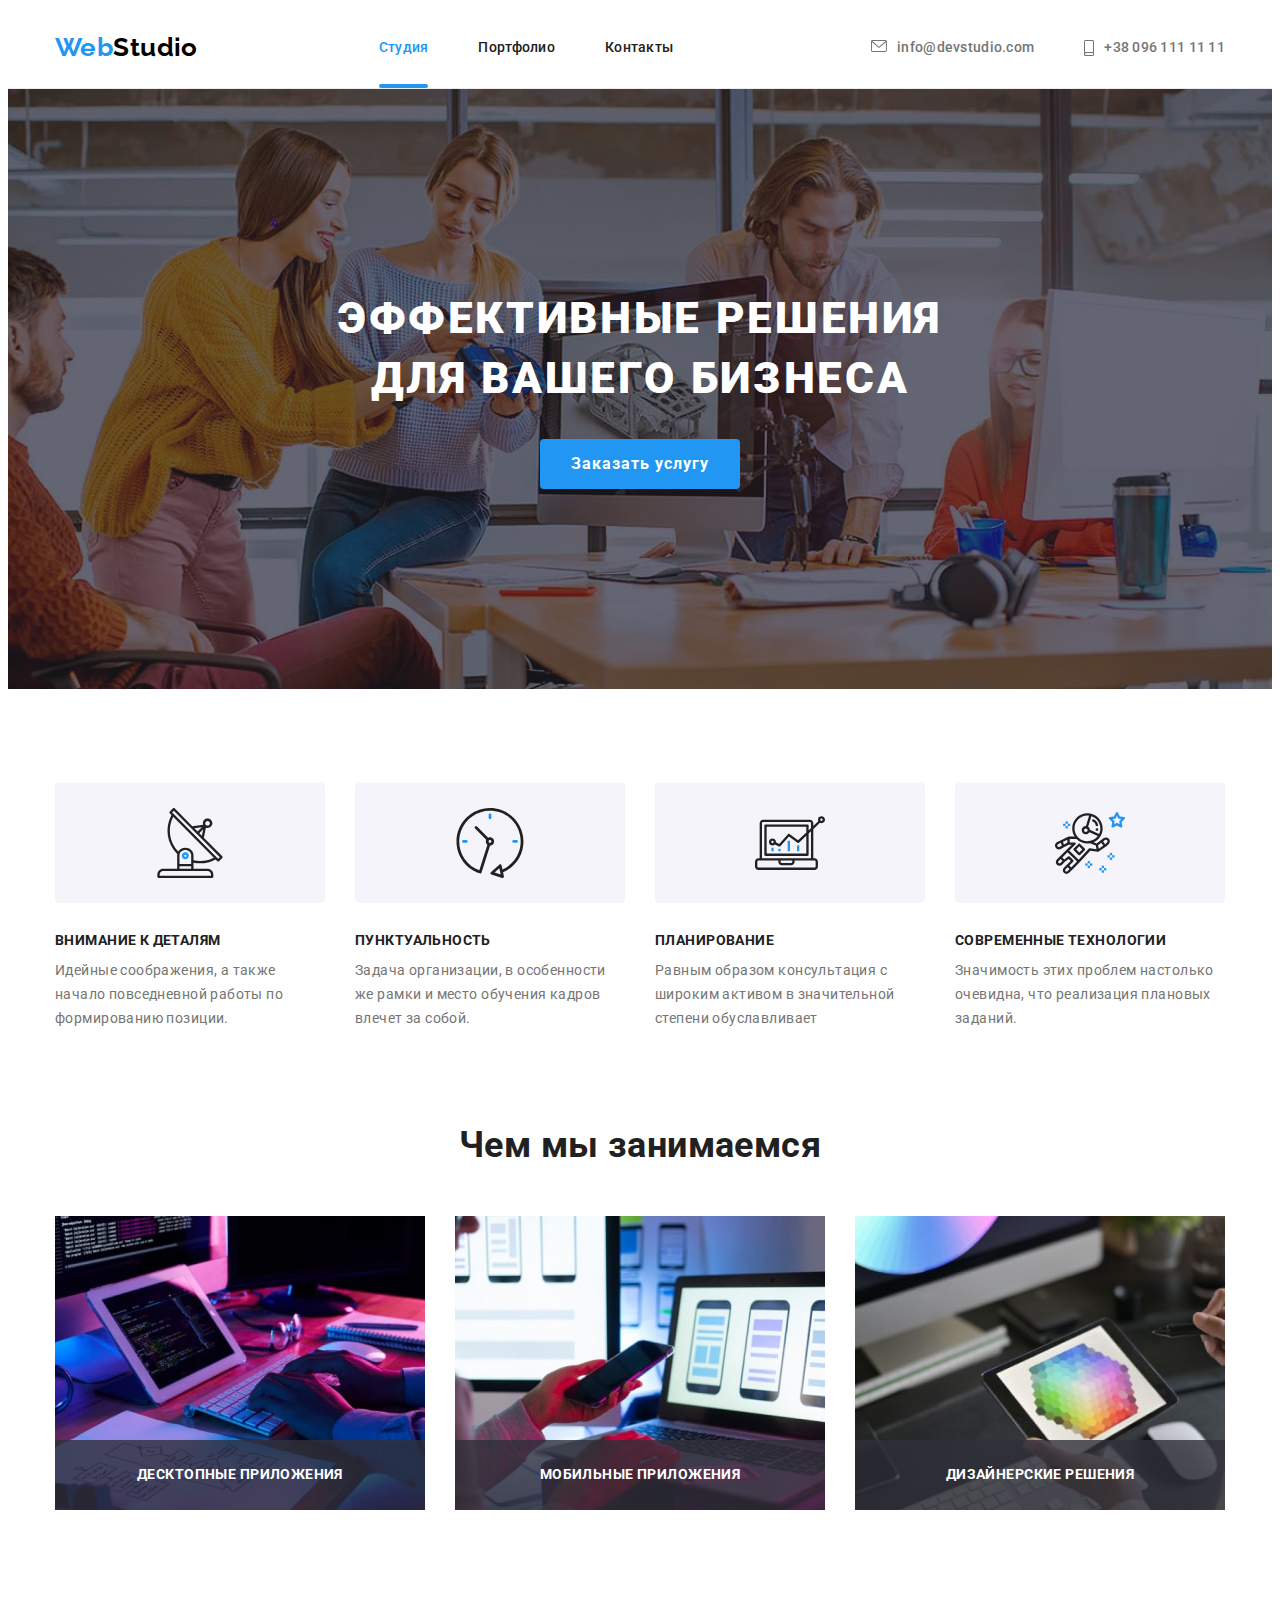
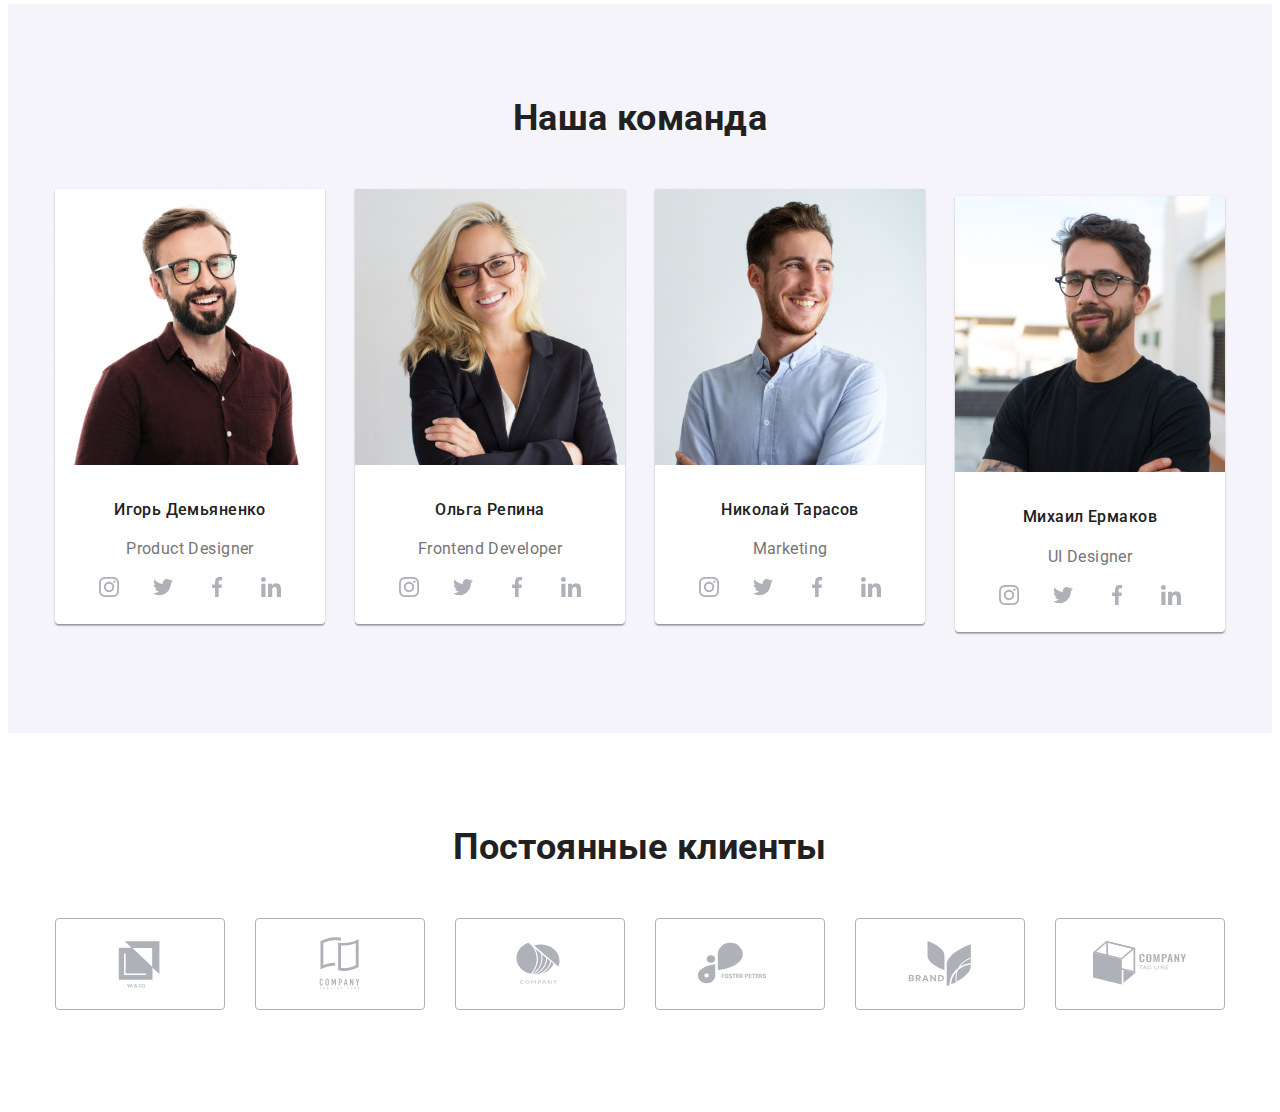
==== index.html @ 76256070 "Applied mobile-first aproach" ====
<!DOCTYPE html>
<html lang="ru">
  <head>
    <meta charset="UTF-8" />
    <meta http-equiv="X-UA-Compatible" content="IE=edge" />
    <meta name="viewport" content="width=device-width, initial-scale=1.0" />
    <title>Document</title>
    <link rel="preconnect" href="https://fonts.googleapis.com" />
    <link rel="preconnect" href="https://fonts.gstatic.com" crossorigin />
    <link
      href="https://fonts.googleapis.com/css2?family=Raleway:wght@700&family=Roboto:wght@400;500;700;900&display=swap"
      rel="stylesheet"
    />
    <link
      rel="stylesheet"
      href="https://cdnjs.cloudflare.com/ajax/libs/modern-normalize/1.1.0/modern-normalize.min.css"
      integrity="sha512-wpPYUAdjBVSE4KJnH1VR1HeZfpl1ub8YT/NKx4PuQ5NmX2tKuGu6U/JRp5y+Y8XG2tV+wKQpNHVUX03MfMFn9Q=="
      crossorigin="anonymous"
      referrerpolicy="no-referrer"
    />
    <link rel="stylesheet" href="./css/main.min.css" />
  </head>

  <body>
    <header class="page-header">
      <div class="container space-between">
        <nav class="nav">
          <a class="logo logo--indents link" href="./">
            Web<span class="logo--color">Studio</span>
          </a>
          <ul class="nav__list list">
            <li class="nav__item">
              <a class="nav__link link nav__link--current" href="./index.html"
                >Студия</a
              >
            </li>
            <li class="nav__item">
              <a class="nav__link link" href="./portfolio.html">Портфолио</a>
            </li>
            <li class="nav__item">
              <a class="nav__link link" href="/Контакты">Контакты</a>
            </li>
          </ul>
        </nav>
        <div class="contact-info">
          <a
            class="contact-info__link link"
            href="mailto:info@devstudio.com"
            target="_blank"
            rel="no-referrer noopener"
          >
            <svg class="contact-info__item" width="16" height="12">
              <use href="./images/icons/sprite.svg#icon-envelope"></use>
            </svg>
            info@devstudio.com
          </a>
          <a
            class="contact-info__link link"
            href="tel:+380961111111"
            target="_blank"
            rel="no-referrer noopener"
          >
            <svg class="contact-info__item" width="10" height="16">
              <use href="./images/icons/sprite.svg#icon-smartphone"></use>
            </svg>
            +38 096 111 11 11
          </a>
        </div>
        <button
          class="nav__mobile-menu--btn"
          aria-expanded="false"
          aria-controls="mobile-menu"
          data-menu-open
        >
          <svg class="mobile-menu__icon" width="40" height="40">
            <use href="./images/icons/sprite.svg#icon-mob-menu"></use>
          </svg>
        </button>
        <div class="mobile-menu is-hidden" id="mobile-menu" data-menu>
          <div class="mobile-menu__container">
            <button
              type="button"
              class="mobile-menu__btn-close"
              data-menu-close
            >
              <svg width="40" height="40">
                <use href="./images/icons/sprite.svg#icon-close-btn"></use>
              </svg>
            </button>
            <div class="mobile-menu__content-wraper">
              <ul class="mobile-menu__list list">
                <li class="mobile-menu__item">
                  <a
                    class="mobile-menu__main-link link current-page"
                    href="./index.html"
                    >Студия</a
                  >
                </li>
                <li class="mobile-menu__item">
                  <a class="mobile-menu__main-link link" href="./portfolio.html"
                    >Портфолио</a
                  >
                </li>
                <li class="mobile-menu__item">
                  <a class="mobile-menu__main-link link" href="">Контакты</a>
                </li>
              </ul>
              <div class="mobile-menu__bottom-container">
                <p class="mobile-menu__contact mobile-menu__contact--tel">
                  <a
                    class="link"
                    href="tel:+380961111111"
                    target="_blank"
                    rel="no-referrer noopener"
                  >
                    +38 096 111 11 11
                  </a>
                </p>
                <p class="mobile-menu__contact mobile-menu__contact--mail">
                  <a
                    class="link"
                    href="mailto:info@devstudio.com"
                    target="_blank"
                    rel="no-referrer noopener"
                  >
                    info@devstudio.com
                  </a>
                </p>
                <ul class="mobile-menu__socials list">
                  <li class="mobile-menu__socials-item">
                    <a class="mobile-menu__social-link link" href=""
                      >Instagram</a
                    >
                  </li>
                  <li class="mobile-menu__socials-item">
                    <a class="mobile-menu__social-link link" href="">Twitter</a>
                  </li>
                  <li class="mobile-menu__socials-item">
                    <a class="mobile-menu__social-link link" href=""
                      >Facebook</a
                    >
                  </li>
                  <li class="mobile-menu__socials-item">
                    <a class="mobile-menu__social-link link" href=""
                      >LinkedIn</a
                    >
                  </li>
                </ul>
              </div>
            </div>
          </div>
        </div>
      </div>
    </header>
    <main>
      <section class="hero hero__overlay">
        <div class="container">
          <h1 class="hero__title">Эффективные решения для вашего бизнеса</h1>
          <button
            type="button"
            class="button button__wide--blue"
            data-modal-open
          >
            Заказать услугу
          </button>
        </div>
      </section>
      <section class="section">
        <div class="container">
          <h2 class="visually-hidden">Приоритеты</h2>
          <ul class="features__list list">
            <li class="features__item icon-antenna">
              <h3 class="features__item-title">Внимание к деталям</h3>
              <p class="features__item-text">
                Идейные соображения, а также начало повседневной работы по
                формированию позиции.
              </p>
            </li>
            <li class="features__item icon-clock">
              <h3 class="features__item-title">Пунктуальность</h3>
              <p class="features__item-text">
                Задача организации, в особенности же рамки и место обучения
                кадров влечет за собой.
              </p>
            </li>
            <li class="features__item icon-diagram">
              <h3 class="features__item-title">Планирование</h3>
              <p class="features__item-text">
                Равным образом консультация с широким активом в значительной
                степени обуславливает
              </p>
            </li>
            <li class="features__item icon-astronaut">
              <h3 class="features__item-title">Современные технологии</h3>
              <p class="features__item-text">
                Значимость этих проблем настолько очевидна, что реализация
                плановых заданий.
              </p>
            </li>
          </ul>
        </div>
      </section>
      <section class="section about__top-indent">
        <div class="container">
          <h2 class="section__title">Чем мы занимаемся</h2>
          <ul class="about__list list">
            <li class="about__item">
              <div class="about__wraper">
                <img
                  src="./images/duties-1-min.jpg"
                  alt="Our duties"
                  width="370"
                  height="294"
                />
                <h3 class="about__overlay-title">Десктопные приложения</h3>
              </div>
            </li>
            <li class="about__item">
              <div class="about__wraper">
                <img
                  src="./images/duties-2-min.jpg"
                  alt="Our duties"
                  width="370"
                  height="294"
                />
                <h3 class="about__overlay-title">Мобильные приложения</h3>
              </div>
            </li>
            <li class="about__item">
              <div class="about__wraper">
                <img
                  src="./images/duties-3-min.jpg"
                  alt="Our duties"
                  width="370"
                  height="294"
                />
                <h3 class="about__overlay-title">Дизайнерские решения</h3>
              </div>
            </li>
          </ul>
        </div>
      </section>
      <section class="section team">
        <div class="container">
          <h2 class="section__title">Наша команда</h2>
          <ul class="team__list list">
            <li class="team__item">
              <img
                alt="Игорь Демьяненко"
                src="./images/team-member-1-450@1x.jpg"
                srcset="
                  ./images/team-member-1-450@1x.jpg 1x,
                  ./images/team-member-1-900@2x.jpg 2x
                "
              />
              <div class="team__item-description">
                <h3>Игорь Демьяненко</h3>
                <p lang="en" class=".team__pos-descr">Product Designer</p>
                <ul class="team__socials list">
                  <li class="socials__item">
                    <a
                      class="socials__link link team__socials-icon--fill"
                      href="#"
                      target="_blank"
                      rel="noreferrer noopener"
                    >
                      <svg class="socials__link-icon" width="20" height="20">
                        <use
                          href="./images/icons/sprite.svg#icon-instagram"
                        ></use>
                      </svg>
                    </a>
                  </li>
                  <li class="socials__item">
                    <a
                      class="socials__link link team__socials-icon--fill"
                      href="#"
                      target="_blank"
                      rel="noreferrer noopener"
                    >
                      <svg class="socials__link-icon" width="20" height="20">
                        <use
                          href="./images/icons/sprite.svg#icon-twitter"
                        ></use>
                      </svg>
                    </a>
                  </li>
                  <li class="socials__item">
                    <a
                      class="socials__link link team__socials-icon--fill"
                      href="#"
                      target="_blank"
                      rel="noreferrer noopener"
                    >
                      <svg class="socials__link-icon" width="20" height="20">
                        <use
                          href="./images/icons/sprite.svg#icon-facebook"
                        ></use>
                      </svg>
                    </a>
                  </li>
                  <li class="socials__item">
                    <a
                      class="socials__link link team__socials-icon--fill"
                      href="#"
                      target="_blank"
                      rel="noreferrer noopener"
                    >
                      <svg class="socials__link-icon" width="20" height="20">
                        <use
                          href="./images/icons/sprite.svg#icon-linkedin"
                        ></use>
                      </svg>
                    </a>
                  </li>
                </ul>
              </div>
            </li>
            <li class="team__item">
              <img
                alt="Ольга Репина"
                src="./images/team-member-2-450@1x.jpg"
                srcset="
                  ./images/team-member-2-450@1x.jpg 1x,
                  ./images/team-member-2-900@2x.jpg 2x
                "
              />
              <div class="team__item-description">
                <h3>Ольга Репина</h3>
                <p lang="en" class="team__text-description">
                  Frontend Developer
                </p>
                <ul class="team__socials list">
                  <li class="socials__item">
                    <a
                      class="socials__link link team__socials-icon--fill"
                      href="#"
                      target="_blank"
                      rel="noreferrer noopener"
                    >
                      <svg class="socials__link-icon" width="20" height="20">
                        <use
                          href="./images/icons/sprite.svg#icon-instagram"
                        ></use>
                      </svg>
                    </a>
                  </li>
                  <li class="socials__item">
                    <a
                      class="socials__link link team__socials-icon--fill"
                      href="#"
                      target="_blank"
                      rel="noreferrer noopener"
                    >
                      <svg class="socials__link-icon" width="20" height="20">
                        <use
                          href="./images/icons/sprite.svg#icon-twitter"
                        ></use>
                      </svg>
                    </a>
                  </li>
                  <li class="socials__item">
                    <a
                      class="socials__link link team__socials-icon--fill"
                      href="#"
                      target="_blank"
                      rel="noreferrer noopener"
                    >
                      <svg class="socials__link-icon" width="20" height="20">
                        <use
                          href="./images/icons/sprite.svg#icon-facebook"
                        ></use>
                      </svg>
                    </a>
                  </li>
                  <li class="socials__item">
                    <a
                      class="socials__link link team__socials-icon--fill"
                      href="#"
                      target="_blank"
                      rel="noreferrer noopener"
                    >
                      <svg class="socials__link-icon" width="20" height="20">
                        <use
                          href="./images/icons/sprite.svg#icon-linkedin"
                        ></use>
                      </svg>
                    </a>
                  </li>
                </ul>
              </div>
            </li>
            <li class="team__item">
              <img
                alt="Николай Тарасов"
                src="./images/team-member-3-450@1x.jpg"
                srcset="
                  ./images/team-member-3-450@1x.jpg 1x,
                  ./images/team-member-3-900@2x.jpg 2x
                "
              />
              <div class="team__item-description">
                <h3>Николай Тарасов</h3>
                <p lang="en" class="team__text-description">Marketing</p>
                <ul class="team__socials list">
                  <li class="socials__item">
                    <a
                      class="socials__link link team__socials-icon--fill"
                      href="#"
                      target="_blank"
                      rel="noreferrer noopener"
                    >
                      <svg class="socials__link-icon" width="20" height="20">
                        <use
                          href="./images/icons/sprite.svg#icon-instagram"
                        ></use>
                      </svg>
                    </a>
                  </li>
                  <li class="socials__item">
                    <a
                      class="socials__link link team__socials-icon--fill"
                      href="#"
                      target="_blank"
                      rel="noreferrer noopener"
                    >
                      <svg class="socials__link-icon" width="20" height="20">
                        <use
                          href="./images/icons/sprite.svg#icon-twitter"
                        ></use>
                      </svg>
                    </a>
                  </li>
                  <li class="socials__item">
                    <a
                      class="socials__link link team__socials-icon--fill"
                      href="#"
                      target="_blank"
                      rel="noreferrer noopener"
                    >
                      <svg class="socials__link-icon" width="20" height="20">
                        <use
                          href="./images/icons/sprite.svg#icon-facebook"
                        ></use>
                      </svg>
                    </a>
                  </li>
                  <li class="socials__item">
                    <a
                      class="socials__link link team__socials-icon--fill"
                      href="#"
                      target="_blank"
                      rel="noreferrer noopener"
                    >
                      <svg class="socials__link-icon" width="20" height="20">
                        <use
                          href="./images/icons/sprite.svg#icon-linkedin"
                        ></use>
                      </svg>
                    </a>
                  </li>
                </ul>
              </div>
            </li>
            <li class="team__item">
              <img
                alt="Михаил Ермаков"
                src="./images/team-member-4-450@1x.jpg"
                srcset="
                  ./images/team-member-4-450@1x.jpg 1x,
                  ./images/team-member-4-900@2x.jpg 2x
                "
              />
              <div class="team__item-description">
                <h3>Михаил Ермаков</h3>
                <p lang="en" class="team__text-description">UI Designer</p>
                <ul class="team__socials list">
                  <li class="socials__item">
                    <a
                      class="socials__link link team__socials-icon--fill"
                      href="#"
                      target="_blank"
                      rel="noreferrer noopener"
                    >
                      <svg class="socials__link-icon" width="20" height="20">
                        <use
                          href="./images/icons/sprite.svg#icon-instagram"
                        ></use>
                      </svg>
                    </a>
                  </li>
                  <li class="socials__item">
                    <a
                      class="socials__link link team__socials-icon--fill"
                      href="#"
                      target="_blank"
                      rel="noreferrer noopener"
                    >
                      <svg class="socials__link-icon" width="20" height="20">
                        <use
                          href="./images/icons/sprite.svg#icon-twitter"
                        ></use>
                      </svg>
                    </a>
                  </li>
                  <li class="socials__item">
                    <a
                      class="socials__link link team__socials-icon--fill"
                      href="#"
                      target="_blank"
                      rel="noreferrer noopener"
                    >
                      <svg class="socials__link-icon" width="20" height="20">
                        <use
                          href="./images/icons/sprite.svg#icon-facebook"
                        ></use>
                      </svg>
                    </a>
                  </li>
                  <li class="socials__item">
                    <a
                      class="socials__link link team__socials-icon--fill"
                      href="#"
                      target="_blank"
                      rel="noreferrer noopener"
                    >
                      <svg class="socials__link-icon" width="20" height="20">
                        <use
                          href="./images/icons/sprite.svg#icon-linkedin"
                        ></use>
                      </svg>
                    </a>
                  </li>
                </ul>
              </div>
            </li>
          </ul>
        </div>
      </section>
      <section class="section">
        <div class="container">
          <h2 class="section__title">Постоянные клиенты</h2>
          <ul class="clients__list list">
            <li class="clients__item">
              <a
                class="client__link link"
                href="#"
                target="_blank"
                rel="norefferer noopener"
              >
                <svg class="client__icon">
                  <use href="./images/icons/sprite.svg#icon-company-1"></use>
                </svg>
              </a>
            </li>
            <li class="clients__item">
              <a
                class="client__link link"
                href="#"
                target="_blank"
                rel="norefferer noopener"
              >
                <svg class="client__icon">
                  <use href="./images/icons/sprite.svg#icon-company-2"></use>
                </svg>
              </a>
            </li>
            <li class="clients__item">
              <a
                class="client__link link"
                href="#"
                target="_blank"
                rel="norefferer noopener"
              >
                <svg class="client__icon">
                  <use href="./images/icons/sprite.svg#icon-company-3"></use>
                </svg>
              </a>
            </li>
            <li class="clients__item">
              <a
                class="client__link link"
                href="#"
                target="_blank"
                rel="norefferer noopener"
              >
                <svg class="client__icon">
                  <use href="./images/icons/sprite.svg#icon-company-4"></use>
                </svg>
              </a>
            </li>
            <li class="clients__item">
              <a
                class="client__link link"
                href="#"
                target="_blank"
                rel="norefferer noopener"
              >
                <svg class="client__icon">
                  <use href="./images/icons/sprite.svg#icon-company-5"></use>
                </svg>
              </a>
            </li>
            <li class="clients__item">
              <a
                class="client__link link"
                href="#"
                target="_blank"
                rel="norefferer noopener"
              >
                <svg class="client__icon" width="94" height="44">
                  <use href="./images/icons/sprite.svg#icon-company-6"></use>
                </svg>
              </a>
            </li>
          </ul>
        </div>
      </section>
    </main>

    <!-- <footer class="footer">
      <div class="container space-between">
        <address class="address address__text footer__address">
          <a href="./" class="logo link">
            Web<span class="logo__footer">Studio</span>
          </a>
          <ul class="address__list list">
            <li class="address__item-wrap">г. Киев, пр-т Леси Украинки, 26</li>
            <li class="address__item-wrap">
              <a
                class="address__mail-tel link"
                href="mailto:info@example.com"
                target="_blank"
                >info@example.com</a
              >
            </li>
            <li class="address__item-wrap">
              <a class="address__mail-tel link" href="tel:+380991111111"
                >+38 099 111 11 11</a
              >
            </li>
          </ul>
        </address>
        <div class="footer__social">
          <b class="footer__block-title">присоединяйтесь</b>
          <ul class="footer-social-list list">
            <li class="socials__item link">
              <a
                class="socials__link footer__socials-icon--bg"
                href="#"
                target="_blank"
                rel="norefferer noopener"
              >
                <svg
                  class="socials__link-icon footer__socials-icon--fill"
                  width="20"
                  height="20"
                >
                  <use href="./images/icons/sprite.svg#icon-instagram"></use>
                </svg>
              </a>
            </li>
            <li class="socials__item link">
              <a
                class="socials__link footer__socials-icon--bg"
                href="#"
                target="_blank"
                rel="norefferer noopener"
              >
                <svg
                  class="socials__link-icon footer__socials-icon--fill"
                  width="20"
                  height="20"
                >
                  <use href="./images/icons/sprite.svg#icon-twitter"></use>
                </svg>
              </a>
            </li>
            <li class="socials__item link">
              <a
                class="socials__link footer__socials-icon--bg"
                href="#"
                target="_blank"
                rel="norefferer noopener"
              >
                <svg
                  class="socials__link-icon footer__socials-icon--fill"
                  width="20"
                  height="20"
                >
                  <use href="./images/icons/sprite.svg#icon-facebook"></use>
                </svg>
              </a>
            </li>
            <li class="socials__item link">
              <a
                class="socials__link footer__socials-icon--bg"
                href="#"
                target="_blank"
                rel="norefferer noopener"
              >
                <svg
                  class="socials__link-icon footer__socials-icon--fill"
                  width="20"
                  height="20"
                >
                  <use href="./images/icons/sprite.svg#icon-linkedin"></use>
                </svg>
              </a>
            </li>
          </ul>
        </div>
        <div>
          <b class="footer__block-title">подпишитесь на рассылку</b>
          <div class="subscribe">
            <input
              type="email"
              name="email"
              placeholder="E-mail"
              class="subscribe__input-email"
            />
            <button
              type="submit"
              class="button button__wide--blue subscribe__btn"
            >
              Подписаться
              <svg class="subscribe__btn-icon" width="24" height="24">
                <use href="./images/icons/sprite.svg#icon-sign"></use>
              </svg>
            </button>
          </div>
        </div>
      </div>
    </footer> -->
    <div class="backdrop is-hidden" data-modal>
      <div class="modal-window">
        <button
          type="button"
          class="button__close button__close--position"
          data-modal-close
        >
          <svg class="btn-close-icon" width="18" height="18">
            <use href="./images/icons/sprite.svg#icon-close-btn"></use>
          </svg>
        </button>
        <b class="modal-window__title"
          >Оставьте свои данные, мы вам перезвоним</b
        >
        <form action="">
          <div>
            <label for="name" class="form__lable">Имя</label>
            <span class="form__input-wraper">
              <input type="text" name="name" id="name" class="form__input" />
              <svg width="18" height="18" class="input__icon">
                <use href="./images/icons/sprite.svg#icon-person"></use>
              </svg>
            </span>
          </div>
          <div>
            <label for="phone" class="form__lable">Телефон</label>
            <span class="form__input-wraper">
              <input
                type="tel"
                name="phone"
                id="phone"
                required
                class="form__input"
              />
              <svg width="18" height="18" class="input__icon">
                <use href="./images/icons/sprite.svg#icon-phone"></use>
              </svg>
            </span>
          </div>
          <div>
            <label for="mail" class="form__lable">Почта</label>
            <span class="form__input-wraper">
              <input
                type="email"
                name="mail"
                id="mail"
                required
                class="form__input"
              />
              <svg width="18" height="18" class="input__icon">
                <use href="./images/icons/sprite.svg#icon-email"></use>
              </svg>
            </span>
          </div>
          <label for="comment" class="form__lable">Комментарий</label>
          <textarea
            name="comment"
            id="comment"
            rows="6"
            placeholder="Введите текст"
            class="form__comment"
          ></textarea>
          <div class="form__policy-wraper">
            <input
              type="checkbox"
              name="policy"
              id="policy"
              required
              class="visually-hidden form__checkbox"
            />
            <label for="policy" class="form__policy-text">
              <span
                >Соглашаюсь с рассылкой и принимаю
                <a
                  href="#"
                  target="_blank"
                  rel="norefferer noopener"
                  class="form__policy-link"
                  >Условия договора</a
                >
              </span>
            </label>
          </div>

          <button
            type="submit"
            class="button modal-window__btn--position button__wide--blue"
          >
            Отправить
          </button>
        </form>
      </div>
    </div>
    <script src="./js/modal.js"></script>
    <script src="./js/mobile-menu.js"></script>
  </body>
</html>
---- css/main.min.css ----
:root{--accent-color: #2196f3;--page-main-text-color: #212121;--secondary-text-color: #757575;--section-bg-color: #2f303a;--button-bg-color: #f5f4fa;--button-text-color: #212121;--active-button-text-color: #ffffff;--section-title-text-color: #212121;--cubic-bezier: cubic-bezier(0.4, 0, 0.2, 1)}.visually-hidden{position:absolute;width:1px;height:1px;margin:-1px;padding:0;overflow:hidden;border:0;clip:rect(0 0 0 0)}.space-between{display:flex;justify-content:space-between}html{box-sizing:border-box;margin:0 auto}*,*::before,*::after{box-sizing:inherit}h1,h2,h3,h4,h5,h6,p{margin-top:0}a{cursor:default}.link{text-decoration:none}.list{padding:0;margin:0;list-style-type:none}img{display:block;max-width:100%;height:auto}body{font-weight:400;font-size:14px;line-height:1.14;font-family:"Roboto",sans-serif;letter-spacing:.03em;color:var(--page-main-text-color)}.container{max-width:480px;margin-left:auto;margin-right:auto;padding-left:15px;padding-right:15px}@media screen and (min-width: 768px){.container{max-width:768px}}@media screen and (min-width: 1200px){.container{max-width:1200px}}.section{padding:60px 0;width:100%}@media screen and (min-width: 1200px){.section{padding:94px 0}}.section__title{margin-bottom:30px;font-weight:700;font-size:28px;line-height:1.17;font-family:inherit;letter-spacing:inherit;text-align:center;color:var(--section-title-text-color)}@media screen and (min-width: 1200px){.section__title{margin-bottom:50px;font-weight:700;font-size:36px;line-height:1.14;font-family:inherit;letter-spacing:inherit}}.button{font-weight:500;font-size:16px;line-height:1.62;font-family:"Roboto",sans-serif;letter-spacing:.03em;padding:6px 22px;border:transparent;border-radius:4px;text-align:center;color:var(--button-text-color);background-color:var(--button-bg-color);transition:background-color 250ms var(--cubic-bezier),color 250ms var(--cubic-bezier),box-shadow 250ms var(--cubic-bezier);cursor:pointer}.button:hover,.button:focus{background-color:var(--accent-color);color:var(--active-button-text-color);box-shadow:0px 4px 4px rgba(0,0,0,0.25)}.button__filter--indent{display:block;margin-bottom:21px}@media screen and (min-width: 1200px){.button__filter--indent{margin-bottom:50px}}.button__wide--blue{width:200px;height:50px;font-weight:700;font-size:16px;line-height:1.87;font-family:inherit;letter-spacing:.06em;color:#ffffff;background-color:var(--accent-color)}.button__close{display:flex;align-items:center;justify-content:center;width:30px;height:30px;border-radius:50%;background-color:unset;border:1px solid rgba(0,0,0,0.1);transition:fill 250ms var(--cubic-bezier)}.button__close:hover{fill:var(--accent-color);cursor:pointer}.form__lable{display:block;margin-bottom:4px;font-weight:400;font-size:12px;line-height:calc(14 / 12);font-family:inherit;letter-spacing:.01em;color:var(--secondary-text-color)}.form__input{width:100%;height:40px;margin-bottom:12px;padding-left:42px;padding-right:12px;border:1px solid rgba(33,33,33,0.2);border-radius:4px;font-size:16px;border:1px solid border;transition:border 250ms var(--cubic-bezier)}.form__input:focus{border:1px solid var(--accent-color);background-color:transparent;outline:none;cursor:pointer}.form__input:focus ~ .input__icon{fill:var(--accent-color)}.form__input-wraper{position:relative}.input__icon{position:absolute;top:0;left:12px;fill:var(--button-text-color);transition:fill 250ms var(--cubic-bezier)}.form__comment{width:100%;min-height:120px;padding:12px 16px;margin-bottom:20px;border:1px solid rgba(33,33,33,0.2);resize:none;border-radius:4px;font-weight:400;font-size:12px;line-height:calc(14 / 12);font-family:inherit;letter-spacing:.01em;transition:border 250ms var(--cubic-bezier)}.form__comment::placeholder{font-weight:400;font-size:14px;line-height:calc(16 / 14);font-family:inherit;letter-spacing:.01em;color:rgba(117,117,117,0.5)}.form__comment:focus{outline:none;border:1px solid var(--accent-color)}.form__policy-wraper{display:flex;align-items:center;justify-content:center}.form__checkbox:checked+.form__policy-text::before{background-color:var(--accent-color);background-image:url(../images/icons/check.svg);background-size:contain;background-repeat:no-repeat;background-position:center;border:none}.form__policy-text{display:flex;align-items:center;justify-content:center;font-weight:400;font-size:12px;line-height:1.17;font-family:inherit;letter-spacing:inherit;text-align:center;color:var(--secondary-text-color)}.form__policy-text::before{content:"";width:16px;height:16px;margin-right:8px;border:2px solid var(--button-text-color);border-radius:2px}@media screen and (min-width: 1200px){.form__policy-text{font-weight:400;font-size:14px;line-height:1.7;font-family:inherit;letter-spacing:inherit}}.modal-window__btn--position{position:relative;left:50%;transform:translate(-50%, 0);margin-top:30px}.form__policy-link{text-decoration-line:underline;color:var(--accent-color)}.logo{font-weight:700;font-size:24px;line-height:1.17;font-family:"Raleway";letter-spacing:.03;color:var(--accent-color)}@media screen and (min-width: 1200px){.logo{font-weight:700;font-size:26px;line-height:1.17;font-family:"Raleway";letter-spacing:.03}}.logo--indents{padding:16px 0}@media screen and (min-width: 1200px){.logo--indents{padding-top:24px;padding-bottom:25px;margin-right:93px}}.logo--color{color:#000000}.socials__item{width:44px;height:44px}.socials__item:not(:last-child){margin-right:10px}.socials__link-icon{transition:fill 250ms var(--cubic-bezier);transition:background-color 2600ms var(--cubic-bezier)}.socials__link{width:100%;height:100%;display:flex;align-items:center;justify-content:center;border-radius:50%;transition:background-color 250ms var(--cubic-bezier)}.socials__link:hover,.socials__link:focus,.socials__link:hover .socials__link-icon,.socials__link:focus .socials__link-icon{fill:#ffffff;background-color:var(--accent-color);cursor:pointer}.address{font-style:normal;color:#ffffff}.address a{cursor:pointer}.address__list{margin-top:20px}.address__item-wrap{display:block;width:231px;height:21px}.address__item-wrap:not(:last-child){margin-bottom:9px}.addres__text{font-weight:400;font-size:14px;line-height:1.71;font-family:inherit;letter-spacing:inherit}.address__mail-tel{color:rgba(255,255,255,0.6)}.subscribe{display:flex;align-items:center;justify-content:center}.subscribe__input-email{width:348px;background:transparent;border:none;padding:15px 0;padding-left:16px;margin-right:12px;border:1px solid rgba(255,255,255,0.3);border-radius:4px;box-shadow:0px 4px 4px rgba(0,0,0,0.15);color:rgba(255,255,255,0.6);transition:border 250ms var(--cubic-bezier)}.subscribe__input-email:focus{outline:none}.subscribe__btn{display:flex;align-items:center;justify-content:center;margin-top:0}.subscribe__btn-icon{margin-left:10px}.backdrop{position:fixed;top:0;left:0;width:100vw;height:100vh;background:rgba(0,0,0,0.2);transition:opacity 250ms cubic-bezier(0.4, 0, 0.2, 1),visibility 250ms cubic-bezier(0.4, 0, 0.2, 1)}.backdrop.is-hidden{opacity:0;visibility:hidden;pointer-events:none}.modal-window{position:absolute;top:50%;left:50%;transform:translate(-50%, -50%);min-width:90%;min-height:609px;padding:20px;padding-top:40px;overflow:scroll;background:#ffffff;box-shadow:0px 1px 3px rgba(0,0,0,0.12),0px 1px 1px rgba(0,0,0,0.14),0px 2px 1px rgba(0,0,0,0.2);border-radius:4px}@media screen and (min-width: 480px){.modal-window{min-width:450px;min-height:609px;padding:40px}}@media screen and (min-width: 1200px){.modal-window{min-width:528px;min-height:581px}}.button__close--position{position:absolute;right:8px;top:8px}.modal-window__title{display:block;margin-bottom:12px;font-weight:700;font-size:18px;line-height:1.5;font-family:inherit;letter-spacing:inherit;text-align:center;color:var(--page-main-text-color)}@media screen and (min-width: 480px){.modal-window__title{font-weight:700;font-size:20px;line-height:1.5;font-family:inherit;letter-spacing:inherit}}@media screen and (min-width: 1200px){.modal-window__title{font-weight:700;font-size:20px;line-height:1.15;font-family:inherit;letter-spacing:inherit}}.page-header{box-sizing:inherit;border-bottom:1px solid #ececec}.nav{display:flex}.nav a{cursor:pointer}.nav__list{display:flex;align-items:center;margin:0 auto}@media screen and (max-width: 767px){.nav__list{display:none}}@media screen and (min-width: 768px){.nav__list{margin-left:88px}}.nav__item{position:relative}.nav__item:not(:last-child){margin-right:50px}.nav__link{display:block;padding:32px 0;font-weight:500;font-size:14px;line-height:1.14;font-family:inherit;letter-spacing:.02em;color:var(--page-main-text-color);transition:color 250ms var(--cubic-bezier)}.nav__link:hover,.nav__link:focus{color:var(--accent-color)}.nav__link--current{color:var(--accent-color)}.nav__link--current::after{position:absolute;bottom:0;content:"";display:block;width:100%;height:4px;border-radius:2px;background-color:var(--accent-color)}.nav__mobile-menu--btn{border:none;background-color:transparent;margin-left:auto;padding:0}.nav__mobile-menu--btn:hover,.nav__mobile-menu--btn:focus{fill:var(--accent-color)}@media screen and (min-width: 768px){.nav__mobile-menu--btn{display:none}}.mobile-menu{position:fixed;top:0;left:0;width:100vw;height:100vh;z-index:999;background-color:#ffffff}.mobile-menu.is-hidden{opacity:0;visibility:hidden;pointer-events:none}.mobile-menu__container{position:relative;padding:10px 15px 48px 40px;height:100vh}.mobile-menu__btn-close{width:32px;height:32px;padding:0;display:block;margin-left:auto;border:none;background-color:unset}.mobile-menu__btn-close:hover,.mobile-menu__btn-close:focus{fill:var(--accent-color)}@media screen and (min-width: 480px){.mobile-menu__btn-close{width:40px;height:40px}}.mobile-menu__content-wraper{position:relative}@media screen and (max-height: 500px){.mobile-menu__content-wraper{position:static;display:flex}}.mobile-menu__item{font-weight:500;font-size:28px;line-height:1.1;font-family:inherit;letter-spacing:.02em}.mobile-menu__item:not(:last-child){margin-bottom:32px}@media screen and (min-width: 480px){.mobile-menu__item{font-weight:500;font-size:40px;line-height:1.18;font-family:inherit;letter-spacing:.02em}}.mobile-menu__main-link{color:var(--button-text-color)}.mobile-menu__main-link.current-page{color:var(--accent-color)}.mobile-menu__bottom-container{position:fixed;bottom:48px}.mobile-menu__contact{display:block}.mobile-menu__contact--tel{margin-bottom:32px;font-weight:500;font-size:28px;line-height:1.1;font-family:inherit;letter-spacing:.02em}.mobile-menu__contact--tel a{color:var(--accent-color)}@media screen and (min-width: 480px){.mobile-menu__contact--tel{font-weight:500;font-size:34px;line-height:1.18;font-family:inherit;letter-spacing:.02em}}.mobile-menu__contact--mail{margin-bottom:64px;font-weight:500;font-size:18px;line-height:1.1;font-family:inherit;letter-spacing:.02em}.mobile-menu__contact--mail a{color:var(--secondary-text-color)}@media screen and (min-width: 480px){.mobile-menu__contact--mail{margin-bottom:64px;font-weight:500;font-size:24px;line-height:1.17;font-family:inherit;letter-spacing:.02em}}.mobile-menu__socials{display:flex}.mobile-menu__socials-item:not(:last-child){padding-right:10px;border-right:1px solid rgba(33,33,33,0.2)}.mobile-menu__socials-item:not(:first-child){padding-left:10px}.mobile-menu__social-link{font-weight:500;font-size:12px;line-height:1.1;font-family:inherit;letter-spacing:.01em;color:var(--accent-color)}@media screen and (min-width: 480px){.mobile-menu__social-link{font-weight:500;font-size:18px;line-height:1.22;font-family:inherit;letter-spacing:.02em}}@media screen and (max-width: 767px){.contact-info{display:none}}@media screen and (min-width: 768px){.contact-info{display:flex;flex-direction:column;justify-content:center}}@media screen and (min-width: 1200px){.contact-info{flex-direction:row}}@media screen and (min-width: 1200px){.contact-info__link+.contact-info__link{margin-left:50px}}.contact-info__link{font-weight:500;font-size:14px;line-height:1.14;font-family:inherit;letter-spacing:.02em;color:var(--secondary-text-color);cursor:pointer;fill:var(--secondary-text-color);transition:color 250ms var(--cubic-bezier)}.contact-info__link:hover,.contact-info__link:focus{color:var(--accent-color);fill:currentColor}.contact-info__link:not(:last-child){margin-bottom:10px}@media screen and (min-width: 768px){.contact-info__link{display:flex;justify-content:flex-start}}@media screen and (min-width: 1200px){.contact-info__link{padding:32px 0}.contact-info__link:first-child{margin-bottom:0}}.contact-info__item{margin-right:10px}.hero{padding:118px 0;text-align:center;background-color:#c4c4c4}@media screen and (min-width: 1200px){.hero{padding:200px 0}}.hero__overlay{min-width:100%;margin:0 auto;background-image:linear-gradient(rgba(47,48,58,0.4), rgba(47,48,58,0.4)),url("../images/hero-bg-mobile.jpg");background-repeat:no-repeat;background-position:center;background-size:cover}@media (min-device-pexel-ratio: 2), (min-resolution: 192dpi), (min-resolution: 2dppx){.hero__overlay{background-image:linear-gradient(rgba(47,48,58,0.4), rgba(47,48,58,0.4)),url("../images/hero-bg-mobile@2x.jpg")}}@media screen and (min-width: 480px){.hero__overlay{max-width:480px}}@media screen and (min-width: 768px){.hero__overlay{max-width:768px;background-image:linear-gradient(rgba(47,48,58,0.4), rgba(47,48,58,0.4)),url("../images/hero-bg-tablet.jpg")}}@media screen and (min-width: 768px) and (min-device-pixel-ratio: 2), screen and (min-width: 768px) and (min-resolution: 192dpi), screen and (min-width: 768px) and (min-resolution: 2dppx){.hero__overlay{background-image:linear-gradient(rgba(47,48,58,0.4), rgba(47,48,58,0.4)),url("../images/hero-bg-tablet@2x.jpg")}}@media screen and (min-width: 1200px){.hero__overlay{max-width:1600px;min-height:600px;background-image:linear-gradient(rgba(47,48,58,0.4), rgba(47,48,58,0.4)),url("../images/hero-bg.jpg")}}@media screen and (min-width: 1200px) and (min-width: 1200px) and (min-device-pixel-ratio: 2), screen and (min-width: 1200px) and (min-resolution: 192dpi), screen and (min-width: 1200px) and (min-resolution: 2dppx){.hero__overlay{background-image:linear-gradient(rgba(47,48,58,0.4), rgba(47,48,58,0.4)),url("../images/hero-bg@2x.jpg")}}.hero__title{width:290px;margin:0 auto;margin-bottom:30px;font-weight:900;font-size:18px;line-height:1.62;font-family:inherit;letter-spacing:.06em;text-transform:uppercase;color:#ffffff}@media screen and (min-width: 480px){.hero__title{width:360px;font-weight:900;font-size:26px;line-height:1.14;font-family:inherit;letter-spacing:.06em}}@media screen and (min-width: 1200px){.hero__title{width:696px;font-weight:900;font-size:44px;line-height:1.36;font-family:inherit;letter-spacing:.06em}}@media screen and (min-width: 768px){.features__list{display:flex;flex-wrap:wrap;margin:-15px}}.features__item::before{content:"";display:block;margin-bottom:30px;height:120px;background-size:70px;background-repeat:no-repeat;background-position:center;background-color:#f5f4fa;border-radius:4px}@media screen and (max-width: 767px){.features__item:not(:last-child){margin-bottom:30px}}@media screen and (min-width: 768px){.features__item{width:calc((100% - 4 * 15px) / 2);margin:15px}}@media screen and (min-width: 1200px){.features__item{width:calc((100% - 8 * 15px) / 4)}}.icon-antenna::before{background-image:url("../images/icons/antenna.svg")}.icon-clock::before{background-image:url("../images/icons/clock.svg")}.icon-diagram::before{background-image:url("../images/icons/diagram.svg")}.icon-astronaut::before{background-image:url("../images/icons/astronaut.svg")}.features__item-title{margin-bottom:10px;font-weight:700;font-size:14px;line-height:1.14;font-family:inherit;letter-spacing:inherit;text-transform:uppercase}.features__item-text{margin-bottom:0;font-weight:400;font-size:14px;line-height:1.71;font-family:inherit;letter-spacing:inherit;color:var(--secondary-text-color)}.about__top-indent{padding-top:0}@media screen and (max-width: 1199px){.about__top-indent{display:none}}.about__list{display:flex;align-items:center;justify-content:center}.about__item:not(:last-child){margin-right:30px}.about__wraper{position:relative;display:flex}.about__wraper img{border:none}.about__overlay-title{position:absolute;width:100%;height:70px;bottom:0;margin:0;display:flex;align-items:center;justify-content:center;font-weight:700;font-size:14px;line-height:1.14;font-family:inherit;letter-spacing:.03em;text-align:center;text-transform:uppercase;color:#ffffff;background:rgba(47,48,58,0.8)}.team{background-color:#f5f4fa;text-align:center}@media screen and (min-width: 768px){.team__list,.team__socials{display:flex;align-items:center;justify-content:center;flex-wrap:wrap;margin:-15px}}.team__item{background-color:#ffffff;box-shadow:0px 1px 3px rgba(0,0,0,0.12),0px 1px 1px rgba(0,0,0,0.14),0px 2px 1px rgba(0,0,0,0.2);border-radius:0 0 4px 4px;width:100%}.team__item:not(:last-child){margin-bottom:30px}@media screen and (min-width: 768px){.team__item{width:calc((100% - 4 * 15px) / 2);margin:15px}}@media screen and (min-width: 1200px){.team__item{width:calc((100% - 8 * 15px) / 4)}}.team__item-description{padding-top:30px;padding-bottom:24px}.team__item-description>h3{font-weight:500;font-size:16px;line-height:1.2;font-family:inherit;letter-spacing:inherit;margin-bottom:10px}.team__item-description>p{font-weight:400;font-size:16px;line-height:1.2;font-family:inherit;letter-spacing:inherit;color:var(--secondary-text-color)}@media screen and (min-width: 1200px){.team__item-description{padding-bottom:30px}.team__item-description>h3{font-weight:500;font-size:16px;line-height:1.9;font-family:inherit;letter-spacing:inherit}.team__item-description>p{font-weight:400;font-size:16px;line-height:1.8;font-family:inherit;letter-spacing:inherit;color:var(--secondary-text-color)}}.team__pos-descr{padding-bottom:16px}.team__socials{display:flex;display:flex;align-items:center;justify-content:center}.team__socials-icon--bg{background-color:#ffffff}.team__socials-icon--fill{fill:#afb1b8}.clients__list{display:flex;align-items:center;justify-content:center;flex-wrap:wrap;margin:-15px}.clients__item{width:calc((100% - 4 * 15px) / 2);height:92px;margin:15px}@media screen and (min-width: 768px){.clients__item{width:calc((100% - 6 * 15px) / 3)}}@media screen and (min-width: 1200px){.clients__item{width:calc((100% - 12 * 15px) / 6)}}.client__link{width:100%;height:100%;display:flex;align-items:center;justify-content:center;border:1px solid #afb1b8;border-radius:4px;cursor:pointer;transition:border 250ms var(--cubic-bezier)}.client__link:hover,.client__link:focus,.client__link:hover .client__icon,.client__link:focus .client__icon{fill:var(--accent-color);border-color:var(--accent-color)}.client__icon{width:106px;height:60px;fill:#afb1b8;transition:fill 250ms var(--cubic-bezier)}.footer{padding:60px 0;background-color:var(--section-bg-color)}.footer__address{margin-right:70px}.logo__footer{color:#ffffff}.footer__social{margin-right:93px}.footer__block-title{display:block;margin-top:10px;margin-bottom:20px;font-weight:700;font-size:14px;line-height:1.14;font-family:inherit;letter-spacing:inherit;text-transform:uppercase;color:#ffffff}.footer-social-list{display:flex}.footer__socials-icon--bg{background-color:rgba(255,255,255,0.1)}.footer__socials-icon--fill{fill:#ffffff}.button-list{display:flex;justify-content:center;flex-wrap:wrap}.button-list li:not(:last-child){margin-right:8px}.portfolio-list{width:100%;display:flex;flex-wrap:wrap}@media screen and (min-width: 768px){.portfolio-list{width:768px;margin:-15px}}@media screen and (min-width: 1200px){.portfolio-list{width:1200px;margin:-15px}}.portfolio-item{transition:box-shadow 250ms var(--cubic-bezier);margin-bottom:30px}.portfolio-item:hover{box-shadow:0px 1px 1px rgba(0,0,0,0.12),0px 4px 4px rgba(0,0,0,0.06),1px 4px 6px rgba(0,0,0,0.16);cursor:pointer}.portfolio-item:hover .text-overlay{transform:translateY(0%)}.portfolio-item img{margin-bottom:-3px}@media screen and (min-width: 768px){.portfolio-item{width:calc((100% - 4 * 15px) / 2);margin:15px}}@media screen and (min-width: 1200px){.portfolio-item{width:calc((100% - 6 * 15px) / 3);margin:15px}}.item-overlay{position:relative;overflow:hidden}.text-overlay{position:absolute;top:0;left:0;width:100%;height:100%;padding:63px 24px;background-color:rgba(33,150,243,0.9);overflow:auto;transform:translateY(101%);transition:transform 250ms var(--cubic-bezier)}.text-prop{font-weight:400;font-size:18px;line-height:1.56;font-family:inherit;letter-spacing:inherit;color:#ffffff}.item-description{border-bottom:none}.item-text{padding:20px 24px;border-right:1px solid #eeeeee;border-bottom:1px solid #eeeeee;border-left:1px solid #eeeeee}.item-text h2{margin-bottom:4px;font-weight:700;font-size:18px;line-height:2;font-family:inherit;letter-spacing:.06em}.item-text a{margin-bottom:0;font-weight:400;font-size:16px;line-height:1.88;font-family:inherit;letter-spacing:inherit;color:var(--secondary-text-color)}
/*# sourceMappingURL=main.min.css.map */
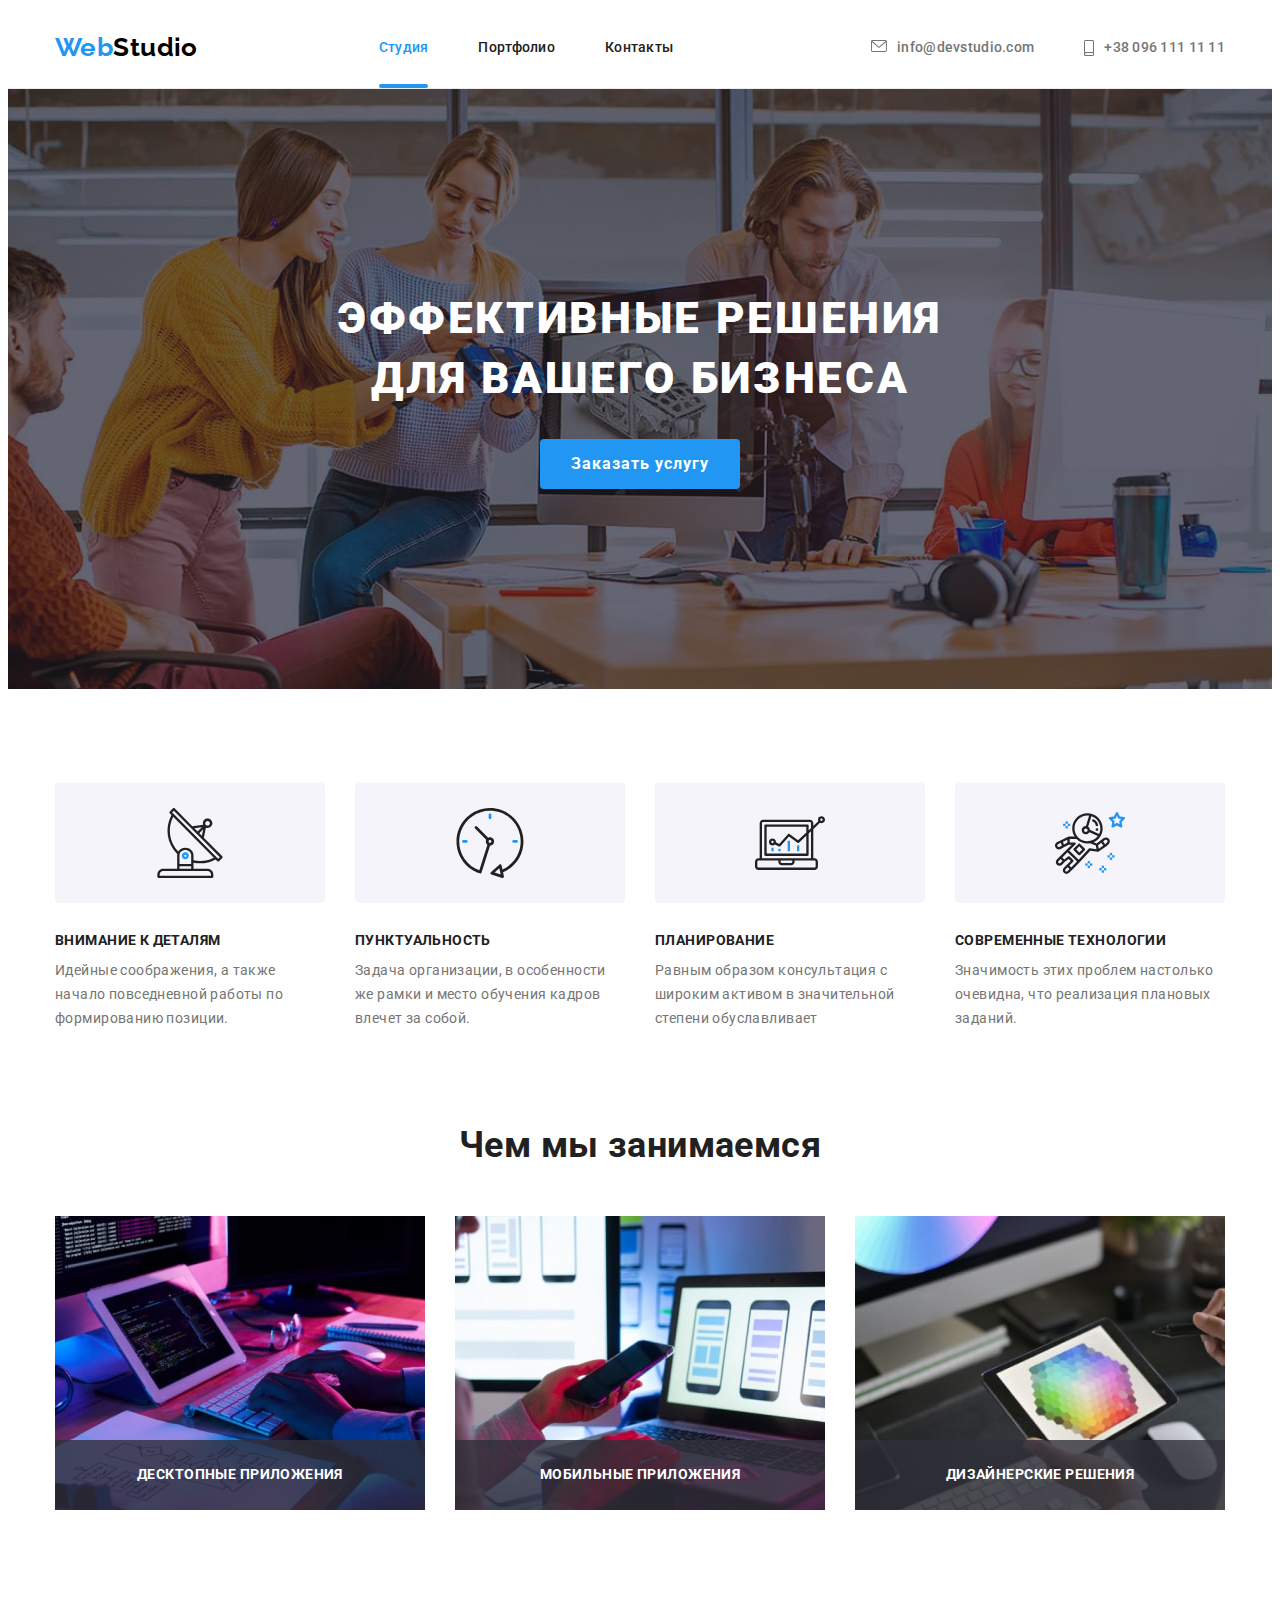
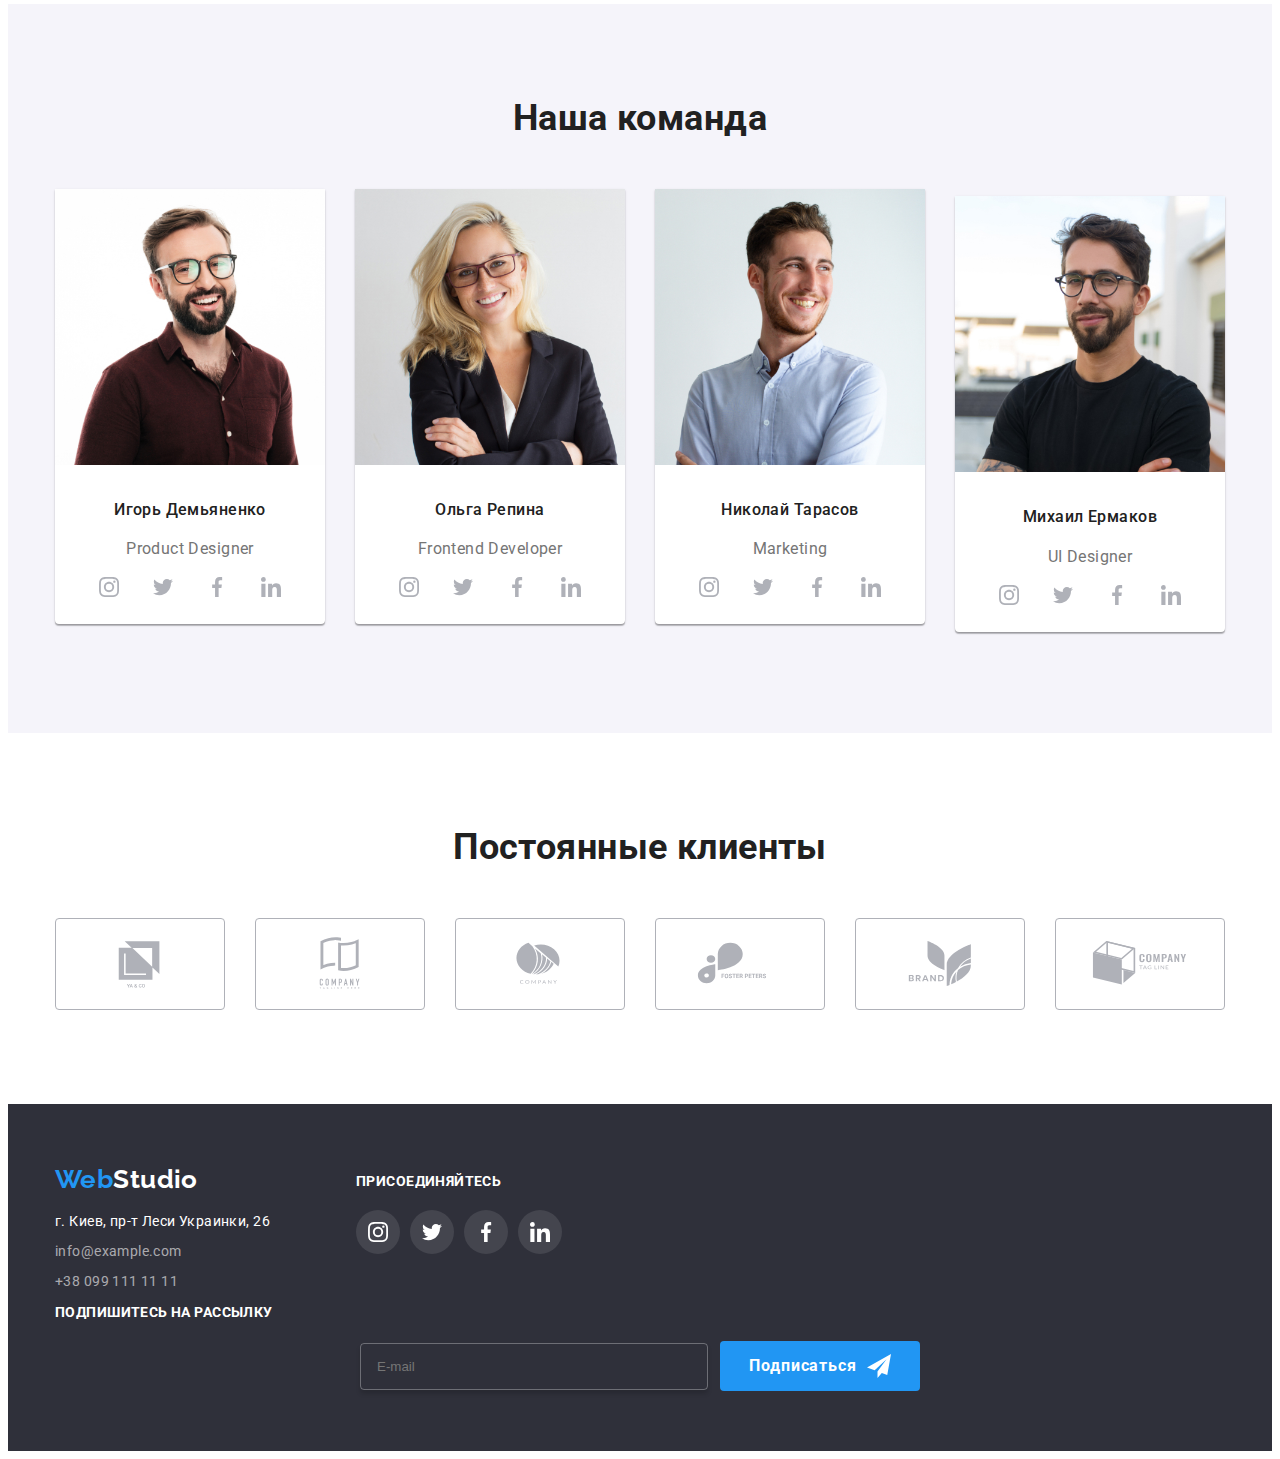
==== commit 551ab205: "Modified files for responsive design" ====
--- a/index.html
+++ b/index.html
@@ -617,98 +617,99 @@
         </div>
       </section>
     </main>
-
-    <!-- <footer class="footer">
-      <div class="container space-between">
-        <address class="address address__text footer__address">
-          <a href="./" class="logo link">
-            Web<span class="logo__footer">Studio</span>
-          </a>
-          <ul class="address__list list">
-            <li class="address__item-wrap">г. Киев, пр-т Леси Украинки, 26</li>
-            <li class="address__item-wrap">
-              <a
-                class="address__mail-tel link"
-                href="mailto:info@example.com"
-                target="_blank"
-                >info@example.com</a
-              >
-            </li>
-            <li class="address__item-wrap">
-              <a class="address__mail-tel link" href="tel:+380991111111"
-                >+38 099 111 11 11</a
-              >
-            </li>
-          </ul>
-        </address>
-        <div class="footer__social">
-          <b class="footer__block-title">присоединяйтесь</b>
-          <ul class="footer-social-list list">
-            <li class="socials__item link">
-              <a
-                class="socials__link footer__socials-icon--bg"
-                href="#"
-                target="_blank"
-                rel="norefferer noopener"
-              >
-                <svg
-                  class="socials__link-icon footer__socials-icon--fill"
-                  width="20"
-                  height="20"
+    <footer class="footer">
+      <div class="container space-between--footer">
+        <div class="footer__768-wrap">
+          <address class="address address__text footer__address">
+            <a href="./" class="logo link">
+              Web<span class="logo__footer">Studio</span>
+            </a>
+            <ul class="address__list list">
+              <li class="address__item-wrap">г. Киев, пр-т Леси Украинки, 26</li>
+              <li class="address__item-wrap">
+                <a
+                  class="address__mail-tel link"
+                  href="mailto:info@example.com"
+                  target="_blank"
+                  >info@example.com</a
                 >
-                  <use href="./images/icons/sprite.svg#icon-instagram"></use>
-                </svg>
-              </a>
-            </li>
-            <li class="socials__item link">
-              <a
-                class="socials__link footer__socials-icon--bg"
-                href="#"
-                target="_blank"
-                rel="norefferer noopener"
-              >
-                <svg
-                  class="socials__link-icon footer__socials-icon--fill"
-                  width="20"
-                  height="20"
+              </li>
+              <li class="address__item-wrap">
+                <a class="address__mail-tel link" href="tel:+380991111111"
+                  >+38 099 111 11 11</a
                 >
-                  <use href="./images/icons/sprite.svg#icon-twitter"></use>
-                </svg>
-              </a>
-            </li>
-            <li class="socials__item link">
-              <a
-                class="socials__link footer__socials-icon--bg"
-                href="#"
-                target="_blank"
-                rel="norefferer noopener"
-              >
-                <svg
-                  class="socials__link-icon footer__socials-icon--fill"
-                  width="20"
-                  height="20"
+              </li>
+            </ul>
+          </address>
+          <div class="footer__social">
+            <b class="footer__block-title">присоединяйтесь</b>
+            <ul class="footer-social-list list">
+              <li class="socials__item link">
+                <a
+                  class="socials__link footer__socials-icon--bg"
+                  href="#"
+                  target="_blank"
+                  rel="norefferer noopener"
                 >
-                  <use href="./images/icons/sprite.svg#icon-facebook"></use>
-                </svg>
-              </a>
-            </li>
-            <li class="socials__item link">
-              <a
-                class="socials__link footer__socials-icon--bg"
-                href="#"
-                target="_blank"
-                rel="norefferer noopener"
-              >
-                <svg
-                  class="socials__link-icon footer__socials-icon--fill"
-                  width="20"
-                  height="20"
+                  <svg
+                    class="socials__link-icon footer__socials-icon--fill"
+                    width="20"
+                    height="20"
+                  >
+                    <use href="./images/icons/sprite.svg#icon-instagram"></use>
+                  </svg>
+                </a>
+              </li>
+              <li class="socials__item link">
+                <a
+                  class="socials__link footer__socials-icon--bg"
+                  href="#"
+                  target="_blank"
+                  rel="norefferer noopener"
                 >
-                  <use href="./images/icons/sprite.svg#icon-linkedin"></use>
-                </svg>
-              </a>
-            </li>
-          </ul>
+                  <svg
+                    class="socials__link-icon footer__socials-icon--fill"
+                    width="20"
+                    height="20"
+                  >
+                    <use href="./images/icons/sprite.svg#icon-twitter"></use>
+                  </svg>
+                </a>
+              </li>
+              <li class="socials__item link">
+                <a
+                  class="socials__link footer__socials-icon--bg"
+                  href="#"
+                  target="_blank"
+                  rel="norefferer noopener"
+                >
+                  <svg
+                    class="socials__link-icon footer__socials-icon--fill"
+                    width="20"
+                    height="20"
+                  >
+                    <use href="./images/icons/sprite.svg#icon-facebook"></use>
+                  </svg>
+                </a>
+              </li>
+              <li class="socials__item link">
+                <a
+                  class="socials__link footer__socials-icon--bg"
+                  href="#"
+                  target="_blank"
+                  rel="norefferer noopener"
+                >
+                  <svg
+                    class="socials__link-icon footer__socials-icon--fill"
+                    width="20"
+                    height="20"
+                  >
+                    <use href="./images/icons/sprite.svg#icon-linkedin"></use>
+                  </svg>
+                </a>
+              </li>
+            </ul>
+          </div>
         </div>
         <div>
           <b class="footer__block-title">подпишитесь на рассылку</b>
@@ -731,7 +732,7 @@
           </div>
         </div>
       </div>
-    </footer> -->
+    </footer>
     <div class="backdrop is-hidden" data-modal>
       <div class="modal-window">
         <button
@@ -771,7 +772,7 @@
               </svg>
             </span>
           </div>
-          <div>
+          <div class="footer__form-input--wrap">
             <label for="mail" class="form__lable">Почта</label>
             <span class="form__input-wraper">
               <input
--- a/css/main.min.css
+++ b/css/main.min.css
@@ -1,2 +1,2 @@
-:root{--accent-color: #2196f3;--page-main-text-color: #212121;--secondary-text-color: #757575;--section-bg-color: #2f303a;--button-bg-color: #f5f4fa;--button-text-color: #212121;--active-button-text-color: #ffffff;--section-title-text-color: #212121;--cubic-bezier: cubic-bezier(0.4, 0, 0.2, 1)}.visually-hidden{position:absolute;width:1px;height:1px;margin:-1px;padding:0;overflow:hidden;border:0;clip:rect(0 0 0 0)}.space-between{display:flex;justify-content:space-between}html{box-sizing:border-box;margin:0 auto}*,*::before,*::after{box-sizing:inherit}h1,h2,h3,h4,h5,h6,p{margin-top:0}a{cursor:default}.link{text-decoration:none}.list{padding:0;margin:0;list-style-type:none}img{display:block;max-width:100%;height:auto}body{font-weight:400;font-size:14px;line-height:1.14;font-family:"Roboto",sans-serif;letter-spacing:.03em;color:var(--page-main-text-color)}.container{max-width:480px;margin-left:auto;margin-right:auto;padding-left:15px;padding-right:15px}@media screen and (min-width: 768px){.container{max-width:768px}}@media screen and (min-width: 1200px){.container{max-width:1200px}}.section{padding:60px 0;width:100%}@media screen and (min-width: 1200px){.section{padding:94px 0}}.section__title{margin-bottom:30px;font-weight:700;font-size:28px;line-height:1.17;font-family:inherit;letter-spacing:inherit;text-align:center;color:var(--section-title-text-color)}@media screen and (min-width: 1200px){.section__title{margin-bottom:50px;font-weight:700;font-size:36px;line-height:1.14;font-family:inherit;letter-spacing:inherit}}.button{font-weight:500;font-size:16px;line-height:1.62;font-family:"Roboto",sans-serif;letter-spacing:.03em;padding:6px 22px;border:transparent;border-radius:4px;text-align:center;color:var(--button-text-color);background-color:var(--button-bg-color);transition:background-color 250ms var(--cubic-bezier),color 250ms var(--cubic-bezier),box-shadow 250ms var(--cubic-bezier);cursor:pointer}.button:hover,.button:focus{background-color:var(--accent-color);color:var(--active-button-text-color);box-shadow:0px 4px 4px rgba(0,0,0,0.25)}.button__filter--indent{display:block;margin-bottom:21px}@media screen and (min-width: 1200px){.button__filter--indent{margin-bottom:50px}}.button__wide--blue{width:200px;height:50px;font-weight:700;font-size:16px;line-height:1.87;font-family:inherit;letter-spacing:.06em;color:#ffffff;background-color:var(--accent-color)}.button__close{display:flex;align-items:center;justify-content:center;width:30px;height:30px;border-radius:50%;background-color:unset;border:1px solid rgba(0,0,0,0.1);transition:fill 250ms var(--cubic-bezier)}.button__close:hover{fill:var(--accent-color);cursor:pointer}.form__lable{display:block;margin-bottom:4px;font-weight:400;font-size:12px;line-height:calc(14 / 12);font-family:inherit;letter-spacing:.01em;color:var(--secondary-text-color)}.form__input{width:100%;height:40px;margin-bottom:12px;padding-left:42px;padding-right:12px;border:1px solid rgba(33,33,33,0.2);border-radius:4px;font-size:16px;border:1px solid border;transition:border 250ms var(--cubic-bezier)}.form__input:focus{border:1px solid var(--accent-color);background-color:transparent;outline:none;cursor:pointer}.form__input:focus ~ .input__icon{fill:var(--accent-color)}.form__input-wraper{position:relative}.input__icon{position:absolute;top:0;left:12px;fill:var(--button-text-color);transition:fill 250ms var(--cubic-bezier)}.form__comment{width:100%;min-height:120px;padding:12px 16px;margin-bottom:20px;border:1px solid rgba(33,33,33,0.2);resize:none;border-radius:4px;font-weight:400;font-size:12px;line-height:calc(14 / 12);font-family:inherit;letter-spacing:.01em;transition:border 250ms var(--cubic-bezier)}.form__comment::placeholder{font-weight:400;font-size:14px;line-height:calc(16 / 14);font-family:inherit;letter-spacing:.01em;color:rgba(117,117,117,0.5)}.form__comment:focus{outline:none;border:1px solid var(--accent-color)}.form__policy-wraper{display:flex;align-items:center;justify-content:center}.form__checkbox:checked+.form__policy-text::before{background-color:var(--accent-color);background-image:url(../images/icons/check.svg);background-size:contain;background-repeat:no-repeat;background-position:center;border:none}.form__policy-text{display:flex;align-items:center;justify-content:center;font-weight:400;font-size:12px;line-height:1.17;font-family:inherit;letter-spacing:inherit;text-align:center;color:var(--secondary-text-color)}.form__policy-text::before{content:"";width:16px;height:16px;margin-right:8px;border:2px solid var(--button-text-color);border-radius:2px}@media screen and (min-width: 1200px){.form__policy-text{font-weight:400;font-size:14px;line-height:1.7;font-family:inherit;letter-spacing:inherit}}.modal-window__btn--position{position:relative;left:50%;transform:translate(-50%, 0);margin-top:30px}.form__policy-link{text-decoration-line:underline;color:var(--accent-color)}.logo{font-weight:700;font-size:24px;line-height:1.17;font-family:"Raleway";letter-spacing:.03;color:var(--accent-color)}@media screen and (min-width: 1200px){.logo{font-weight:700;font-size:26px;line-height:1.17;font-family:"Raleway";letter-spacing:.03}}.logo--indents{padding:16px 0}@media screen and (min-width: 1200px){.logo--indents{padding-top:24px;padding-bottom:25px;margin-right:93px}}.logo--color{color:#000000}.socials__item{width:44px;height:44px}.socials__item:not(:last-child){margin-right:10px}.socials__link-icon{transition:fill 250ms var(--cubic-bezier);transition:background-color 2600ms var(--cubic-bezier)}.socials__link{width:100%;height:100%;display:flex;align-items:center;justify-content:center;border-radius:50%;transition:background-color 250ms var(--cubic-bezier)}.socials__link:hover,.socials__link:focus,.socials__link:hover .socials__link-icon,.socials__link:focus .socials__link-icon{fill:#ffffff;background-color:var(--accent-color);cursor:pointer}.address{font-style:normal;color:#ffffff}.address a{cursor:pointer}.address__list{margin-top:20px}.address__item-wrap{display:block;width:231px;height:21px}.address__item-wrap:not(:last-child){margin-bottom:9px}.addres__text{font-weight:400;font-size:14px;line-height:1.71;font-family:inherit;letter-spacing:inherit}.address__mail-tel{color:rgba(255,255,255,0.6)}.subscribe{display:flex;align-items:center;justify-content:center}.subscribe__input-email{width:348px;background:transparent;border:none;padding:15px 0;padding-left:16px;margin-right:12px;border:1px solid rgba(255,255,255,0.3);border-radius:4px;box-shadow:0px 4px 4px rgba(0,0,0,0.15);color:rgba(255,255,255,0.6);transition:border 250ms var(--cubic-bezier)}.subscribe__input-email:focus{outline:none}.subscribe__btn{display:flex;align-items:center;justify-content:center;margin-top:0}.subscribe__btn-icon{margin-left:10px}.backdrop{position:fixed;top:0;left:0;width:100vw;height:100vh;background:rgba(0,0,0,0.2);transition:opacity 250ms cubic-bezier(0.4, 0, 0.2, 1),visibility 250ms cubic-bezier(0.4, 0, 0.2, 1)}.backdrop.is-hidden{opacity:0;visibility:hidden;pointer-events:none}.modal-window{position:absolute;top:50%;left:50%;transform:translate(-50%, -50%);min-width:90%;min-height:609px;padding:20px;padding-top:40px;overflow:scroll;background:#ffffff;box-shadow:0px 1px 3px rgba(0,0,0,0.12),0px 1px 1px rgba(0,0,0,0.14),0px 2px 1px rgba(0,0,0,0.2);border-radius:4px}@media screen and (min-width: 480px){.modal-window{min-width:450px;min-height:609px;padding:40px}}@media screen and (min-width: 1200px){.modal-window{min-width:528px;min-height:581px}}.button__close--position{position:absolute;right:8px;top:8px}.modal-window__title{display:block;margin-bottom:12px;font-weight:700;font-size:18px;line-height:1.5;font-family:inherit;letter-spacing:inherit;text-align:center;color:var(--page-main-text-color)}@media screen and (min-width: 480px){.modal-window__title{font-weight:700;font-size:20px;line-height:1.5;font-family:inherit;letter-spacing:inherit}}@media screen and (min-width: 1200px){.modal-window__title{font-weight:700;font-size:20px;line-height:1.15;font-family:inherit;letter-spacing:inherit}}.page-header{box-sizing:inherit;border-bottom:1px solid #ececec}.nav{display:flex}.nav a{cursor:pointer}.nav__list{display:flex;align-items:center;margin:0 auto}@media screen and (max-width: 767px){.nav__list{display:none}}@media screen and (min-width: 768px){.nav__list{margin-left:88px}}.nav__item{position:relative}.nav__item:not(:last-child){margin-right:50px}.nav__link{display:block;padding:32px 0;font-weight:500;font-size:14px;line-height:1.14;font-family:inherit;letter-spacing:.02em;color:var(--page-main-text-color);transition:color 250ms var(--cubic-bezier)}.nav__link:hover,.nav__link:focus{color:var(--accent-color)}.nav__link--current{color:var(--accent-color)}.nav__link--current::after{position:absolute;bottom:0;content:"";display:block;width:100%;height:4px;border-radius:2px;background-color:var(--accent-color)}.nav__mobile-menu--btn{border:none;background-color:transparent;margin-left:auto;padding:0}.nav__mobile-menu--btn:hover,.nav__mobile-menu--btn:focus{fill:var(--accent-color)}@media screen and (min-width: 768px){.nav__mobile-menu--btn{display:none}}.mobile-menu{position:fixed;top:0;left:0;width:100vw;height:100vh;z-index:999;background-color:#ffffff}.mobile-menu.is-hidden{opacity:0;visibility:hidden;pointer-events:none}.mobile-menu__container{position:relative;padding:10px 15px 48px 40px;height:100vh}.mobile-menu__btn-close{width:32px;height:32px;padding:0;display:block;margin-left:auto;border:none;background-color:unset}.mobile-menu__btn-close:hover,.mobile-menu__btn-close:focus{fill:var(--accent-color)}@media screen and (min-width: 480px){.mobile-menu__btn-close{width:40px;height:40px}}.mobile-menu__content-wraper{position:relative}@media screen and (max-height: 500px){.mobile-menu__content-wraper{position:static;display:flex}}.mobile-menu__item{font-weight:500;font-size:28px;line-height:1.1;font-family:inherit;letter-spacing:.02em}.mobile-menu__item:not(:last-child){margin-bottom:32px}@media screen and (min-width: 480px){.mobile-menu__item{font-weight:500;font-size:40px;line-height:1.18;font-family:inherit;letter-spacing:.02em}}.mobile-menu__main-link{color:var(--button-text-color)}.mobile-menu__main-link.current-page{color:var(--accent-color)}.mobile-menu__bottom-container{position:fixed;bottom:48px}.mobile-menu__contact{display:block}.mobile-menu__contact--tel{margin-bottom:32px;font-weight:500;font-size:28px;line-height:1.1;font-family:inherit;letter-spacing:.02em}.mobile-menu__contact--tel a{color:var(--accent-color)}@media screen and (min-width: 480px){.mobile-menu__contact--tel{font-weight:500;font-size:34px;line-height:1.18;font-family:inherit;letter-spacing:.02em}}.mobile-menu__contact--mail{margin-bottom:64px;font-weight:500;font-size:18px;line-height:1.1;font-family:inherit;letter-spacing:.02em}.mobile-menu__contact--mail a{color:var(--secondary-text-color)}@media screen and (min-width: 480px){.mobile-menu__contact--mail{margin-bottom:64px;font-weight:500;font-size:24px;line-height:1.17;font-family:inherit;letter-spacing:.02em}}.mobile-menu__socials{display:flex}.mobile-menu__socials-item:not(:last-child){padding-right:10px;border-right:1px solid rgba(33,33,33,0.2)}.mobile-menu__socials-item:not(:first-child){padding-left:10px}.mobile-menu__social-link{font-weight:500;font-size:12px;line-height:1.1;font-family:inherit;letter-spacing:.01em;color:var(--accent-color)}@media screen and (min-width: 480px){.mobile-menu__social-link{font-weight:500;font-size:18px;line-height:1.22;font-family:inherit;letter-spacing:.02em}}@media screen and (max-width: 767px){.contact-info{display:none}}@media screen and (min-width: 768px){.contact-info{display:flex;flex-direction:column;justify-content:center}}@media screen and (min-width: 1200px){.contact-info{flex-direction:row}}@media screen and (min-width: 1200px){.contact-info__link+.contact-info__link{margin-left:50px}}.contact-info__link{font-weight:500;font-size:14px;line-height:1.14;font-family:inherit;letter-spacing:.02em;color:var(--secondary-text-color);cursor:pointer;fill:var(--secondary-text-color);transition:color 250ms var(--cubic-bezier)}.contact-info__link:hover,.contact-info__link:focus{color:var(--accent-color);fill:currentColor}.contact-info__link:not(:last-child){margin-bottom:10px}@media screen and (min-width: 768px){.contact-info__link{display:flex;justify-content:flex-start}}@media screen and (min-width: 1200px){.contact-info__link{padding:32px 0}.contact-info__link:first-child{margin-bottom:0}}.contact-info__item{margin-right:10px}.hero{padding:118px 0;text-align:center;background-color:#c4c4c4}@media screen and (min-width: 1200px){.hero{padding:200px 0}}.hero__overlay{min-width:100%;margin:0 auto;background-image:linear-gradient(rgba(47,48,58,0.4), rgba(47,48,58,0.4)),url("../images/hero-bg-mobile.jpg");background-repeat:no-repeat;background-position:center;background-size:cover}@media (min-device-pexel-ratio: 2), (min-resolution: 192dpi), (min-resolution: 2dppx){.hero__overlay{background-image:linear-gradient(rgba(47,48,58,0.4), rgba(47,48,58,0.4)),url("../images/hero-bg-mobile@2x.jpg")}}@media screen and (min-width: 480px){.hero__overlay{max-width:480px}}@media screen and (min-width: 768px){.hero__overlay{max-width:768px;background-image:linear-gradient(rgba(47,48,58,0.4), rgba(47,48,58,0.4)),url("../images/hero-bg-tablet.jpg")}}@media screen and (min-width: 768px) and (min-device-pixel-ratio: 2), screen and (min-width: 768px) and (min-resolution: 192dpi), screen and (min-width: 768px) and (min-resolution: 2dppx){.hero__overlay{background-image:linear-gradient(rgba(47,48,58,0.4), rgba(47,48,58,0.4)),url("../images/hero-bg-tablet@2x.jpg")}}@media screen and (min-width: 1200px){.hero__overlay{max-width:1600px;min-height:600px;background-image:linear-gradient(rgba(47,48,58,0.4), rgba(47,48,58,0.4)),url("../images/hero-bg.jpg")}}@media screen and (min-width: 1200px) and (min-width: 1200px) and (min-device-pixel-ratio: 2), screen and (min-width: 1200px) and (min-resolution: 192dpi), screen and (min-width: 1200px) and (min-resolution: 2dppx){.hero__overlay{background-image:linear-gradient(rgba(47,48,58,0.4), rgba(47,48,58,0.4)),url("../images/hero-bg@2x.jpg")}}.hero__title{width:290px;margin:0 auto;margin-bottom:30px;font-weight:900;font-size:18px;line-height:1.62;font-family:inherit;letter-spacing:.06em;text-transform:uppercase;color:#ffffff}@media screen and (min-width: 480px){.hero__title{width:360px;font-weight:900;font-size:26px;line-height:1.14;font-family:inherit;letter-spacing:.06em}}@media screen and (min-width: 1200px){.hero__title{width:696px;font-weight:900;font-size:44px;line-height:1.36;font-family:inherit;letter-spacing:.06em}}@media screen and (min-width: 768px){.features__list{display:flex;flex-wrap:wrap;margin:-15px}}.features__item::before{content:"";display:block;margin-bottom:30px;height:120px;background-size:70px;background-repeat:no-repeat;background-position:center;background-color:#f5f4fa;border-radius:4px}@media screen and (max-width: 767px){.features__item:not(:last-child){margin-bottom:30px}}@media screen and (min-width: 768px){.features__item{width:calc((100% - 4 * 15px) / 2);margin:15px}}@media screen and (min-width: 1200px){.features__item{width:calc((100% - 8 * 15px) / 4)}}.icon-antenna::before{background-image:url("../images/icons/antenna.svg")}.icon-clock::before{background-image:url("../images/icons/clock.svg")}.icon-diagram::before{background-image:url("../images/icons/diagram.svg")}.icon-astronaut::before{background-image:url("../images/icons/astronaut.svg")}.features__item-title{margin-bottom:10px;font-weight:700;font-size:14px;line-height:1.14;font-family:inherit;letter-spacing:inherit;text-transform:uppercase}.features__item-text{margin-bottom:0;font-weight:400;font-size:14px;line-height:1.71;font-family:inherit;letter-spacing:inherit;color:var(--secondary-text-color)}.about__top-indent{padding-top:0}@media screen and (max-width: 1199px){.about__top-indent{display:none}}.about__list{display:flex;align-items:center;justify-content:center}.about__item:not(:last-child){margin-right:30px}.about__wraper{position:relative;display:flex}.about__wraper img{border:none}.about__overlay-title{position:absolute;width:100%;height:70px;bottom:0;margin:0;display:flex;align-items:center;justify-content:center;font-weight:700;font-size:14px;line-height:1.14;font-family:inherit;letter-spacing:.03em;text-align:center;text-transform:uppercase;color:#ffffff;background:rgba(47,48,58,0.8)}.team{background-color:#f5f4fa;text-align:center}@media screen and (min-width: 768px){.team__list,.team__socials{display:flex;align-items:center;justify-content:center;flex-wrap:wrap;margin:-15px}}.team__item{background-color:#ffffff;box-shadow:0px 1px 3px rgba(0,0,0,0.12),0px 1px 1px rgba(0,0,0,0.14),0px 2px 1px rgba(0,0,0,0.2);border-radius:0 0 4px 4px;width:100%}.team__item:not(:last-child){margin-bottom:30px}@media screen and (min-width: 768px){.team__item{width:calc((100% - 4 * 15px) / 2);margin:15px}}@media screen and (min-width: 1200px){.team__item{width:calc((100% - 8 * 15px) / 4)}}.team__item-description{padding-top:30px;padding-bottom:24px}.team__item-description>h3{font-weight:500;font-size:16px;line-height:1.2;font-family:inherit;letter-spacing:inherit;margin-bottom:10px}.team__item-description>p{font-weight:400;font-size:16px;line-height:1.2;font-family:inherit;letter-spacing:inherit;color:var(--secondary-text-color)}@media screen and (min-width: 1200px){.team__item-description{padding-bottom:30px}.team__item-description>h3{font-weight:500;font-size:16px;line-height:1.9;font-family:inherit;letter-spacing:inherit}.team__item-description>p{font-weight:400;font-size:16px;line-height:1.8;font-family:inherit;letter-spacing:inherit;color:var(--secondary-text-color)}}.team__pos-descr{padding-bottom:16px}.team__socials{display:flex;display:flex;align-items:center;justify-content:center}.team__socials-icon--bg{background-color:#ffffff}.team__socials-icon--fill{fill:#afb1b8}.clients__list{display:flex;align-items:center;justify-content:center;flex-wrap:wrap;margin:-15px}.clients__item{width:calc((100% - 4 * 15px) / 2);height:92px;margin:15px}@media screen and (min-width: 768px){.clients__item{width:calc((100% - 6 * 15px) / 3)}}@media screen and (min-width: 1200px){.clients__item{width:calc((100% - 12 * 15px) / 6)}}.client__link{width:100%;height:100%;display:flex;align-items:center;justify-content:center;border:1px solid #afb1b8;border-radius:4px;cursor:pointer;transition:border 250ms var(--cubic-bezier)}.client__link:hover,.client__link:focus,.client__link:hover .client__icon,.client__link:focus .client__icon{fill:var(--accent-color);border-color:var(--accent-color)}.client__icon{width:106px;height:60px;fill:#afb1b8;transition:fill 250ms var(--cubic-bezier)}.footer{padding:60px 0;background-color:var(--section-bg-color)}.footer__address{margin-right:70px}.logo__footer{color:#ffffff}.footer__social{margin-right:93px}.footer__block-title{display:block;margin-top:10px;margin-bottom:20px;font-weight:700;font-size:14px;line-height:1.14;font-family:inherit;letter-spacing:inherit;text-transform:uppercase;color:#ffffff}.footer-social-list{display:flex}.footer__socials-icon--bg{background-color:rgba(255,255,255,0.1)}.footer__socials-icon--fill{fill:#ffffff}.button-list{display:flex;justify-content:center;flex-wrap:wrap}.button-list li:not(:last-child){margin-right:8px}.portfolio-list{width:100%;display:flex;flex-wrap:wrap}@media screen and (min-width: 768px){.portfolio-list{width:768px;margin:-15px}}@media screen and (min-width: 1200px){.portfolio-list{width:1200px;margin:-15px}}.portfolio-item{transition:box-shadow 250ms var(--cubic-bezier);margin-bottom:30px}.portfolio-item:hover{box-shadow:0px 1px 1px rgba(0,0,0,0.12),0px 4px 4px rgba(0,0,0,0.06),1px 4px 6px rgba(0,0,0,0.16);cursor:pointer}.portfolio-item:hover .text-overlay{transform:translateY(0%)}.portfolio-item img{margin-bottom:-3px}@media screen and (min-width: 768px){.portfolio-item{width:calc((100% - 4 * 15px) / 2);margin:15px}}@media screen and (min-width: 1200px){.portfolio-item{width:calc((100% - 6 * 15px) / 3);margin:15px}}.item-overlay{position:relative;overflow:hidden}.text-overlay{position:absolute;top:0;left:0;width:100%;height:100%;padding:63px 24px;background-color:rgba(33,150,243,0.9);overflow:auto;transform:translateY(101%);transition:transform 250ms var(--cubic-bezier)}.text-prop{font-weight:400;font-size:18px;line-height:1.56;font-family:inherit;letter-spacing:inherit;color:#ffffff}.item-description{border-bottom:none}.item-text{padding:20px 24px;border-right:1px solid #eeeeee;border-bottom:1px solid #eeeeee;border-left:1px solid #eeeeee}.item-text h2{margin-bottom:4px;font-weight:700;font-size:18px;line-height:2;font-family:inherit;letter-spacing:.06em}.item-text a{margin-bottom:0;font-weight:400;font-size:16px;line-height:1.88;font-family:inherit;letter-spacing:inherit;color:var(--secondary-text-color)}
+:root{--accent-color: #2196f3;--page-main-text-color: #212121;--secondary-text-color: #757575;--section-bg-color: #2f303a;--button-bg-color: #f5f4fa;--button-text-color: #212121;--active-button-text-color: #ffffff;--section-title-text-color: #212121;--cubic-bezier: cubic-bezier(0.4, 0, 0.2, 1)}.visually-hidden{position:absolute;width:1px;height:1px;margin:-1px;padding:0;overflow:hidden;border:0;clip:rect(0 0 0 0)}.space-between{display:flex;justify-content:space-between}.space-between--footer{flex-direction:column}@media screen and (min-width: 1200px){.space-between--footer{flex-direction:row;justify-content:space-between}}html{box-sizing:border-box;margin:0 auto}*,*::before,*::after{box-sizing:inherit}h1,h2,h3,h4,h5,h6,p{margin-top:0}a{cursor:default}.link{text-decoration:none}.list{padding:0;margin:0;list-style-type:none}img{display:block;max-width:100%;height:auto}body{font-weight:400;font-size:14px;line-height:1.14;font-family:"Roboto",sans-serif;letter-spacing:.03em;color:var(--page-main-text-color)}.container{max-width:480px;margin-left:auto;margin-right:auto;padding-left:15px;padding-right:15px}@media screen and (min-width: 768px){.container{max-width:768px}}@media screen and (min-width: 1200px){.container{max-width:1200px}}.section{padding:60px 0;width:100%}@media screen and (min-width: 1200px){.section{padding:94px 0}}.section__title{margin-bottom:30px;font-weight:700;font-size:28px;line-height:1.17;font-family:inherit;letter-spacing:inherit;text-align:center;color:var(--section-title-text-color)}@media screen and (min-width: 1200px){.section__title{margin-bottom:50px;font-weight:700;font-size:36px;line-height:1.14;font-family:inherit;letter-spacing:inherit}}.button{font-weight:500;font-size:16px;line-height:1.62;font-family:"Roboto",sans-serif;letter-spacing:.03em;padding:6px 22px;border:transparent;border-radius:4px;text-align:center;color:var(--button-text-color);background-color:var(--button-bg-color);transition:background-color 250ms var(--cubic-bezier),color 250ms var(--cubic-bezier),box-shadow 250ms var(--cubic-bezier);cursor:pointer}.button:hover,.button:focus{background-color:var(--accent-color);color:var(--active-button-text-color);box-shadow:0px 4px 4px rgba(0,0,0,0.25)}.button__filter--indent{display:block;margin-bottom:21px}@media screen and (min-width: 1200px){.button__filter--indent{margin-bottom:50px}}.button__wide--blue{width:200px;height:50px;font-weight:700;font-size:16px;line-height:1.87;font-family:inherit;letter-spacing:.06em;color:#ffffff;background-color:var(--accent-color)}.button__close{display:flex;align-items:center;justify-content:center;width:30px;height:30px;border-radius:50%;background-color:unset;border:1px solid rgba(0,0,0,0.1);transition:fill 250ms var(--cubic-bezier)}.button__close:hover{fill:var(--accent-color);cursor:pointer}.form__lable{display:block;margin-bottom:4px;font-weight:400;font-size:12px;line-height:calc(14 / 12);font-family:inherit;letter-spacing:.01em;color:var(--secondary-text-color)}.form__input{width:100%;height:40px;margin-bottom:12px;padding-left:42px;padding-right:12px;border:1px solid rgba(33,33,33,0.2);border-radius:4px;font-size:16px;border:1px solid border;transition:border 250ms var(--cubic-bezier)}.form__input:focus{border:1px solid var(--accent-color);background-color:transparent;outline:none;cursor:pointer}.form__input:focus ~ .input__icon{fill:var(--accent-color)}.form__input-wraper{position:relative}.input__icon{position:absolute;top:0;left:12px;fill:var(--button-text-color);transition:fill 250ms var(--cubic-bezier)}.form__comment{width:100%;min-height:120px;padding:12px 16px;margin-bottom:20px;border:1px solid rgba(33,33,33,0.2);resize:none;border-radius:4px;font-weight:400;font-size:12px;line-height:calc(14 / 12);font-family:inherit;letter-spacing:.01em;transition:border 250ms var(--cubic-bezier)}.form__comment::placeholder{font-weight:400;font-size:14px;line-height:calc(16 / 14);font-family:inherit;letter-spacing:.01em;color:rgba(117,117,117,0.5)}.form__comment:focus{outline:none;border:1px solid var(--accent-color)}.form__policy-wraper{display:flex;align-items:center;justify-content:center}.form__checkbox:checked+.form__policy-text::before{background-color:var(--accent-color);background-image:url(../images/icons/check.svg);background-size:contain;background-repeat:no-repeat;background-position:center;border:none}.form__policy-text{display:flex;align-items:center;justify-content:center;font-weight:400;font-size:12px;line-height:1.17;font-family:inherit;letter-spacing:inherit;text-align:center;color:var(--secondary-text-color)}.form__policy-text::before{content:"";width:16px;height:16px;margin-right:8px;border:2px solid var(--button-text-color);border-radius:2px}@media screen and (min-width: 1200px){.form__policy-text{font-weight:400;font-size:14px;line-height:1.7;font-family:inherit;letter-spacing:inherit}}.modal-window__btn--position{position:relative;left:50%;transform:translate(-50%, 0);margin-top:30px}.form__policy-link{text-decoration-line:underline;color:var(--accent-color)}.logo{font-weight:700;font-size:24px;line-height:1.17;font-family:"Raleway";letter-spacing:.03;color:var(--accent-color)}@media screen and (min-width: 1200px){.logo{font-weight:700;font-size:26px;line-height:1.17;font-family:"Raleway";letter-spacing:.03}}.logo--indents{padding:16px 0}@media screen and (min-width: 1200px){.logo--indents{padding-top:24px;padding-bottom:25px;margin-right:93px}}.logo--color{color:#000000}.socials__item{width:44px;height:44px}.socials__item:not(:last-child){margin-right:10px}.socials__link-icon{transition:fill 250ms var(--cubic-bezier);transition:background-color 2600ms var(--cubic-bezier)}.socials__link{width:100%;height:100%;display:flex;align-items:center;justify-content:center;border-radius:50%;transition:background-color 250ms var(--cubic-bezier)}.socials__link:hover,.socials__link:focus,.socials__link:hover .socials__link-icon,.socials__link:focus .socials__link-icon{fill:#ffffff;background-color:var(--accent-color);cursor:pointer}.address{font-style:normal;color:#ffffff}.address a{cursor:pointer}@media screen and (max-width: 1199px){.address{text-align:center}}.address__list{margin-top:20px}.address__item-wrap{display:block;width:231px;height:21px}.address__item-wrap:not(:last-child){margin-bottom:9px}@media screen and (max-width: 1199px){.address__item-wrap{margin:0 auto}}.addres__text{font-weight:400;font-size:14px;line-height:1.71;font-family:inherit;letter-spacing:inherit}.address__mail-tel{color:rgba(255,255,255,0.6)}.subscribe{display:flex;align-items:center;justify-content:center;flex-direction:column;margin-left:auto;margin-right:auto}@media screen and (min-width: 1200px){.subscribe{flex-direction:row;margin-left:0;margin-right:0}}.subscribe__input-email{width:100%;background:transparent;border:none;padding:15px 0;padding-left:16px;margin-bottom:20px;border:1px solid rgba(255,255,255,0.3);border-radius:4px;box-shadow:0px 4px 4px rgba(0,0,0,0.15);color:rgba(255,255,255,0.6);transition:border 250ms var(--cubic-bezier)}.subscribe__input-email:focus{outline:none}@media screen and (min-width: 768px){.subscribe__input-email{width:450px}}@media screen and (min-width: 1200px){.subscribe__input-email{width:348px;margin-right:12px;margin-bottom:0}}.subscribe__btn{display:flex;align-items:center;justify-content:center;margin-top:0}.subscribe__btn-icon{margin-left:10px}.backdrop{position:fixed;top:0;left:0;width:100vw;height:100vh;padding:94px 15px;overflow-y:scroll;background:rgba(0,0,0,0.2);transition:opacity 250ms cubic-bezier(0.4, 0, 0.2, 1),visibility 250ms cubic-bezier(0.4, 0, 0.2, 1)}.backdrop.is-hidden{opacity:0;visibility:hidden;pointer-events:none}.modal-window{position:absolute;top:50%;left:50%;transform:translate(-50%, -50%);width:90%;padding:20px;padding-top:40px;background:#ffffff;box-shadow:0px 1px 3px rgba(0,0,0,0.12),0px 1px 1px rgba(0,0,0,0.14),0px 2px 1px rgba(0,0,0,0.2);border-radius:4px}@media screen and (min-width: 480px){.modal-window{width:450px;min-height:609px;padding:40px}}@media screen and (min-width: 1200px){.modal-window{width:528px;min-height:581px}}.button__close--position{position:absolute;right:8px;top:8px}.modal-window__title{display:block;margin-bottom:12px;font-weight:700;font-size:18px;line-height:1.5;font-family:inherit;letter-spacing:inherit;text-align:center;color:var(--page-main-text-color)}@media screen and (min-width: 480px){.modal-window__title{font-weight:700;font-size:20px;line-height:1.5;font-family:inherit;letter-spacing:inherit}}@media screen and (min-width: 1200px){.modal-window__title{font-weight:700;font-size:20px;line-height:1.15;font-family:inherit;letter-spacing:inherit}}.page-header{box-sizing:inherit;border-bottom:1px solid #ececec}.nav{display:flex}.nav a{cursor:pointer}.nav__list{display:flex;align-items:center;margin:0 auto}@media screen and (max-width: 767px){.nav__list{display:none}}@media screen and (min-width: 768px){.nav__list{margin-left:88px}}.nav__item{position:relative}.nav__item:not(:last-child){margin-right:50px}.nav__link{display:block;padding:32px 0;font-weight:500;font-size:14px;line-height:1.14;font-family:inherit;letter-spacing:.02em;color:var(--page-main-text-color);transition:color 250ms var(--cubic-bezier)}.nav__link:hover,.nav__link:focus{color:var(--accent-color)}.nav__link--current{color:var(--accent-color)}.nav__link--current::after{position:absolute;bottom:0;content:"";display:block;width:100%;height:4px;border-radius:2px;background-color:var(--accent-color)}.nav__mobile-menu--btn{border:none;background-color:transparent;margin-left:auto;padding:0}.nav__mobile-menu--btn:hover,.nav__mobile-menu--btn:focus{fill:var(--accent-color)}@media screen and (min-width: 768px){.nav__mobile-menu--btn{display:none}}.mobile-menu{position:fixed;top:0;left:0;width:100vw;height:100vh;z-index:999;background-color:#ffffff}.mobile-menu.is-hidden{opacity:0;visibility:hidden;pointer-events:none}.mobile-menu__container{position:relative;padding:10px 15px 48px 40px;height:100vh}.mobile-menu__btn-close{width:32px;height:32px;padding:0;display:block;margin-left:auto;border:none;background-color:unset}.mobile-menu__btn-close:hover,.mobile-menu__btn-close:focus{fill:var(--accent-color)}@media screen and (min-width: 480px){.mobile-menu__btn-close{width:40px;height:40px}}.mobile-menu__content-wraper{position:relative}@media screen and (max-height: 500px){.mobile-menu__content-wraper{position:static;display:flex}}.mobile-menu__item{font-weight:500;font-size:28px;line-height:1.1;font-family:inherit;letter-spacing:.02em}.mobile-menu__item:not(:last-child){margin-bottom:32px}@media screen and (min-width: 480px){.mobile-menu__item{font-weight:500;font-size:40px;line-height:1.18;font-family:inherit;letter-spacing:.02em}}.mobile-menu__main-link{color:var(--button-text-color)}.mobile-menu__main-link.current-page{color:var(--accent-color)}.mobile-menu__bottom-container{position:fixed;bottom:48px}.mobile-menu__contact{display:block}.mobile-menu__contact--tel{margin-bottom:32px;font-weight:500;font-size:28px;line-height:1.1;font-family:inherit;letter-spacing:.02em}.mobile-menu__contact--tel a{color:var(--accent-color)}@media screen and (min-width: 480px){.mobile-menu__contact--tel{font-weight:500;font-size:34px;line-height:1.18;font-family:inherit;letter-spacing:.02em}}.mobile-menu__contact--mail{margin-bottom:64px;font-weight:500;font-size:18px;line-height:1.1;font-family:inherit;letter-spacing:.02em}.mobile-menu__contact--mail a{color:var(--secondary-text-color)}@media screen and (min-width: 480px){.mobile-menu__contact--mail{margin-bottom:64px;font-weight:500;font-size:24px;line-height:1.17;font-family:inherit;letter-spacing:.02em}}.mobile-menu__socials{display:flex}.mobile-menu__socials-item:not(:last-child){padding-right:10px;border-right:1px solid rgba(33,33,33,0.2)}.mobile-menu__socials-item:not(:first-child){padding-left:10px}.mobile-menu__social-link{font-weight:500;font-size:12px;line-height:1.1;font-family:inherit;letter-spacing:.01em;color:var(--accent-color)}@media screen and (min-width: 480px){.mobile-menu__social-link{font-weight:500;font-size:18px;line-height:1.22;font-family:inherit;letter-spacing:.02em}}@media screen and (max-width: 767px){.contact-info{display:none}}@media screen and (min-width: 768px){.contact-info{display:flex;flex-direction:column;justify-content:center}}@media screen and (min-width: 1200px){.contact-info{flex-direction:row}}@media screen and (min-width: 1200px){.contact-info__link+.contact-info__link{margin-left:50px}}.contact-info__link{font-weight:500;font-size:14px;line-height:1.14;font-family:inherit;letter-spacing:.02em;color:var(--secondary-text-color);cursor:pointer;fill:var(--secondary-text-color);transition:color 250ms var(--cubic-bezier)}.contact-info__link:hover,.contact-info__link:focus{color:var(--accent-color);fill:currentColor}.contact-info__link:not(:last-child){margin-bottom:10px}@media screen and (min-width: 768px){.contact-info__link{display:flex;justify-content:flex-start}}@media screen and (min-width: 1200px){.contact-info__link{padding:32px 0}.contact-info__link:first-child{margin-bottom:0}}.contact-info__item{margin-right:10px}.hero{padding:118px 0;text-align:center;background-color:#c4c4c4}@media screen and (min-width: 1200px){.hero{padding:200px 0}}.hero__overlay{min-width:100%;margin:0 auto;background-image:linear-gradient(rgba(47,48,58,0.4), rgba(47,48,58,0.4)),url("../images/hero-bg-mobile.jpg");background-repeat:no-repeat;background-position:center;background-size:cover}@media (min-device-pexel-ratio: 2), (min-resolution: 192dpi), (min-resolution: 2dppx){.hero__overlay{background-image:linear-gradient(rgba(47,48,58,0.4), rgba(47,48,58,0.4)),url("../images/hero-bg-mobile@2x.jpg")}}@media screen and (min-width: 480px){.hero__overlay{max-width:480px}}@media screen and (min-width: 768px){.hero__overlay{max-width:768px;background-image:linear-gradient(rgba(47,48,58,0.4), rgba(47,48,58,0.4)),url("../images/hero-bg-tablet.jpg")}}@media screen and (min-width: 768px) and (min-device-pixel-ratio: 2), screen and (min-width: 768px) and (min-resolution: 192dpi), screen and (min-width: 768px) and (min-resolution: 2dppx){.hero__overlay{background-image:linear-gradient(rgba(47,48,58,0.4), rgba(47,48,58,0.4)),url("../images/hero-bg-tablet@2x.jpg")}}@media screen and (min-width: 1200px){.hero__overlay{max-width:1600px;min-height:600px;background-image:linear-gradient(rgba(47,48,58,0.4), rgba(47,48,58,0.4)),url("../images/hero-bg.jpg")}}@media screen and (min-width: 1200px) and (min-width: 1200px) and (min-device-pixel-ratio: 2), screen and (min-width: 1200px) and (min-resolution: 192dpi), screen and (min-width: 1200px) and (min-resolution: 2dppx){.hero__overlay{background-image:linear-gradient(rgba(47,48,58,0.4), rgba(47,48,58,0.4)),url("../images/hero-bg@2x.jpg")}}.hero__title{width:290px;margin:0 auto;margin-bottom:30px;font-weight:900;font-size:18px;line-height:1.62;font-family:inherit;letter-spacing:.06em;text-transform:uppercase;color:#ffffff}@media screen and (min-width: 480px){.hero__title{width:360px;font-weight:900;font-size:26px;line-height:1.14;font-family:inherit;letter-spacing:.06em}}@media screen and (min-width: 1200px){.hero__title{width:696px;font-weight:900;font-size:44px;line-height:1.36;font-family:inherit;letter-spacing:.06em}}@media screen and (min-width: 768px){.features__list{display:flex;flex-wrap:wrap;margin:-15px}}.features__item::before{content:"";display:block;margin-bottom:30px;height:120px;background-size:70px;background-repeat:no-repeat;background-position:center;background-color:#f5f4fa;border-radius:4px}@media screen and (max-width: 767px){.features__item:not(:last-child){margin-bottom:30px}}@media screen and (min-width: 768px){.features__item{width:calc((100% - 4 * 15px) / 2);margin:15px}}@media screen and (min-width: 1200px){.features__item{width:calc((100% - 8 * 15px) / 4)}}.icon-antenna::before{background-image:url("../images/icons/antenna.svg")}.icon-clock::before{background-image:url("../images/icons/clock.svg")}.icon-diagram::before{background-image:url("../images/icons/diagram.svg")}.icon-astronaut::before{background-image:url("../images/icons/astronaut.svg")}.features__item-title{margin-bottom:10px;font-weight:700;font-size:14px;line-height:1.14;font-family:inherit;letter-spacing:inherit;text-transform:uppercase}.features__item-text{margin-bottom:0;font-weight:400;font-size:14px;line-height:1.71;font-family:inherit;letter-spacing:inherit;color:var(--secondary-text-color)}.about__top-indent{padding-top:0}@media screen and (max-width: 1199px){.about__top-indent{display:none}}.about__list{display:flex;align-items:center;justify-content:center}.about__item:not(:last-child){margin-right:30px}.about__wraper{position:relative;display:flex}.about__wraper img{border:none}.about__overlay-title{position:absolute;width:100%;height:70px;bottom:0;margin:0;display:flex;align-items:center;justify-content:center;font-weight:700;font-size:14px;line-height:1.14;font-family:inherit;letter-spacing:.03em;text-align:center;text-transform:uppercase;color:#ffffff;background:rgba(47,48,58,0.8)}.team{background-color:#f5f4fa;text-align:center}@media screen and (min-width: 768px){.team__list,.team__socials{display:flex;align-items:center;justify-content:center;flex-wrap:wrap;margin:-15px}}.team__item{background-color:#ffffff;box-shadow:0px 1px 3px rgba(0,0,0,0.12),0px 1px 1px rgba(0,0,0,0.14),0px 2px 1px rgba(0,0,0,0.2);border-radius:0 0 4px 4px;width:100%}.team__item:not(:last-child){margin-bottom:30px}@media screen and (min-width: 768px){.team__item{width:calc((100% - 4 * 15px) / 2);margin:15px}}@media screen and (min-width: 1200px){.team__item{width:calc((100% - 8 * 15px) / 4)}}.team__item-description{padding-top:30px;padding-bottom:24px}.team__item-description>h3{font-weight:500;font-size:16px;line-height:1.2;font-family:inherit;letter-spacing:inherit;margin-bottom:10px}.team__item-description>p{font-weight:400;font-size:16px;line-height:1.2;font-family:inherit;letter-spacing:inherit;color:var(--secondary-text-color)}@media screen and (min-width: 1200px){.team__item-description{padding-bottom:30px}.team__item-description>h3{font-weight:500;font-size:16px;line-height:1.9;font-family:inherit;letter-spacing:inherit}.team__item-description>p{font-weight:400;font-size:16px;line-height:1.8;font-family:inherit;letter-spacing:inherit;color:var(--secondary-text-color)}}.team__pos-descr{padding-bottom:16px}.team__socials{display:flex;display:flex;align-items:center;justify-content:center}.team__socials-icon--bg{background-color:#ffffff}.team__socials-icon--fill{fill:#afb1b8}.clients__list{display:flex;align-items:center;justify-content:center;flex-wrap:wrap;margin:-15px}.clients__item{width:calc((100% - 4 * 15px) / 2);height:92px;margin:15px}@media screen and (min-width: 768px){.clients__item{width:calc((100% - 6 * 15px) / 3)}}@media screen and (min-width: 1200px){.clients__item{width:calc((100% - 12 * 15px) / 6)}}.client__link{width:100%;height:100%;display:flex;align-items:center;justify-content:center;border:1px solid #afb1b8;border-radius:4px;cursor:pointer;transition:border 250ms var(--cubic-bezier)}.client__link:hover,.client__link:focus,.client__link:hover .client__icon,.client__link:focus .client__icon{fill:var(--accent-color);border-color:var(--accent-color)}.client__icon{width:106px;height:60px;fill:#afb1b8;transition:fill 250ms var(--cubic-bezier)}.footer{padding:60px 0;background-color:var(--section-bg-color)}.footer__address{margin-bottom:60px}@media screen and (min-width: 768px){.footer__address{margin-left:60px}}@media screen and (min-width: 1200px){.footer__address{margin-left:0;margin-right:70px;margin-bottom:0}}.logo__footer{color:#ffffff}@media screen and (min-width: 768px) and (max-width: 1199px){.footer__social{margin-right:60px}}.footer__block-title{display:block;margin-top:10px;margin-bottom:20px;font-weight:700;font-size:14px;line-height:1.14;font-family:inherit;letter-spacing:inherit;text-transform:uppercase;color:#ffffff}@media screen and (max-width: 1199px){.footer__block-title{text-align:center;margin-top:0}}.footer-social-list{display:flex}@media screen and (max-width: 1199px){.footer-social-list{justify-content:center;align-content:center;margin-bottom:60px}}.footer__socials-icon--bg{background-color:rgba(255,255,255,0.1)}.footer__socials-icon--fill{fill:#ffffff}@media screen and (min-width: 768px){.footer__768-wrap{display:flex;flex-direction:row;justify-content:space-between}}@media screen and (min-width: 1200px){.footer__768-wrap{justify-content:flex-start}}@media screen and (min-width: 1200px){.footer__form-input--wrap{display:flex}}.button-list{display:flex;justify-content:center;flex-wrap:wrap}.button-list li:not(:last-child){margin-right:8px}.portfolio-list{width:100%;display:flex;flex-wrap:wrap;justify-content:center}@media screen and (min-width: 768px){.portfolio-list{width:768px;margin:-15px}}@media screen and (min-width: 1200px){.portfolio-list{width:1200px;margin:-15px}}.portfolio-item{transition:box-shadow 250ms var(--cubic-bezier);margin-bottom:30px}.portfolio-item:hover{box-shadow:0px 1px 1px rgba(0,0,0,0.12),0px 4px 4px rgba(0,0,0,0.06),1px 4px 6px rgba(0,0,0,0.16);cursor:pointer}.portfolio-item:hover .text-overlay{transform:translateY(0%)}.portfolio-item img{margin-bottom:-3px}@media screen and (min-width: 768px){.portfolio-item{width:calc((100% - 4 * 15px) / 2);margin:15px}}@media screen and (min-width: 1200px){.portfolio-item{width:calc((100% - 6 * 15px) / 3);margin:15px}}.item-overlay{position:relative;overflow:hidden}.text-overlay{position:absolute;top:0;left:0;width:100%;height:100%;padding:63px 24px;background-color:rgba(33,150,243,0.9);overflow:auto;transform:translateY(101%);transition:transform 250ms var(--cubic-bezier)}.text-prop{font-weight:400;font-size:18px;line-height:1.56;font-family:inherit;letter-spacing:inherit;color:#ffffff}.item-description{border-bottom:none}.item-text{padding:20px 24px;border-right:1px solid #eeeeee;border-bottom:1px solid #eeeeee;border-left:1px solid #eeeeee;flex-grow:1}.item-text h2{margin-bottom:4px;font-weight:700;font-size:18px;line-height:2;font-family:inherit;letter-spacing:.06em}.item-text a{margin-bottom:0;display:flex;flex-direction:column;height:100%;font-weight:400;font-size:16px;line-height:1.88;font-family:inherit;letter-spacing:inherit;color:var(--secondary-text-color)}
 /*# sourceMappingURL=main.min.css.map */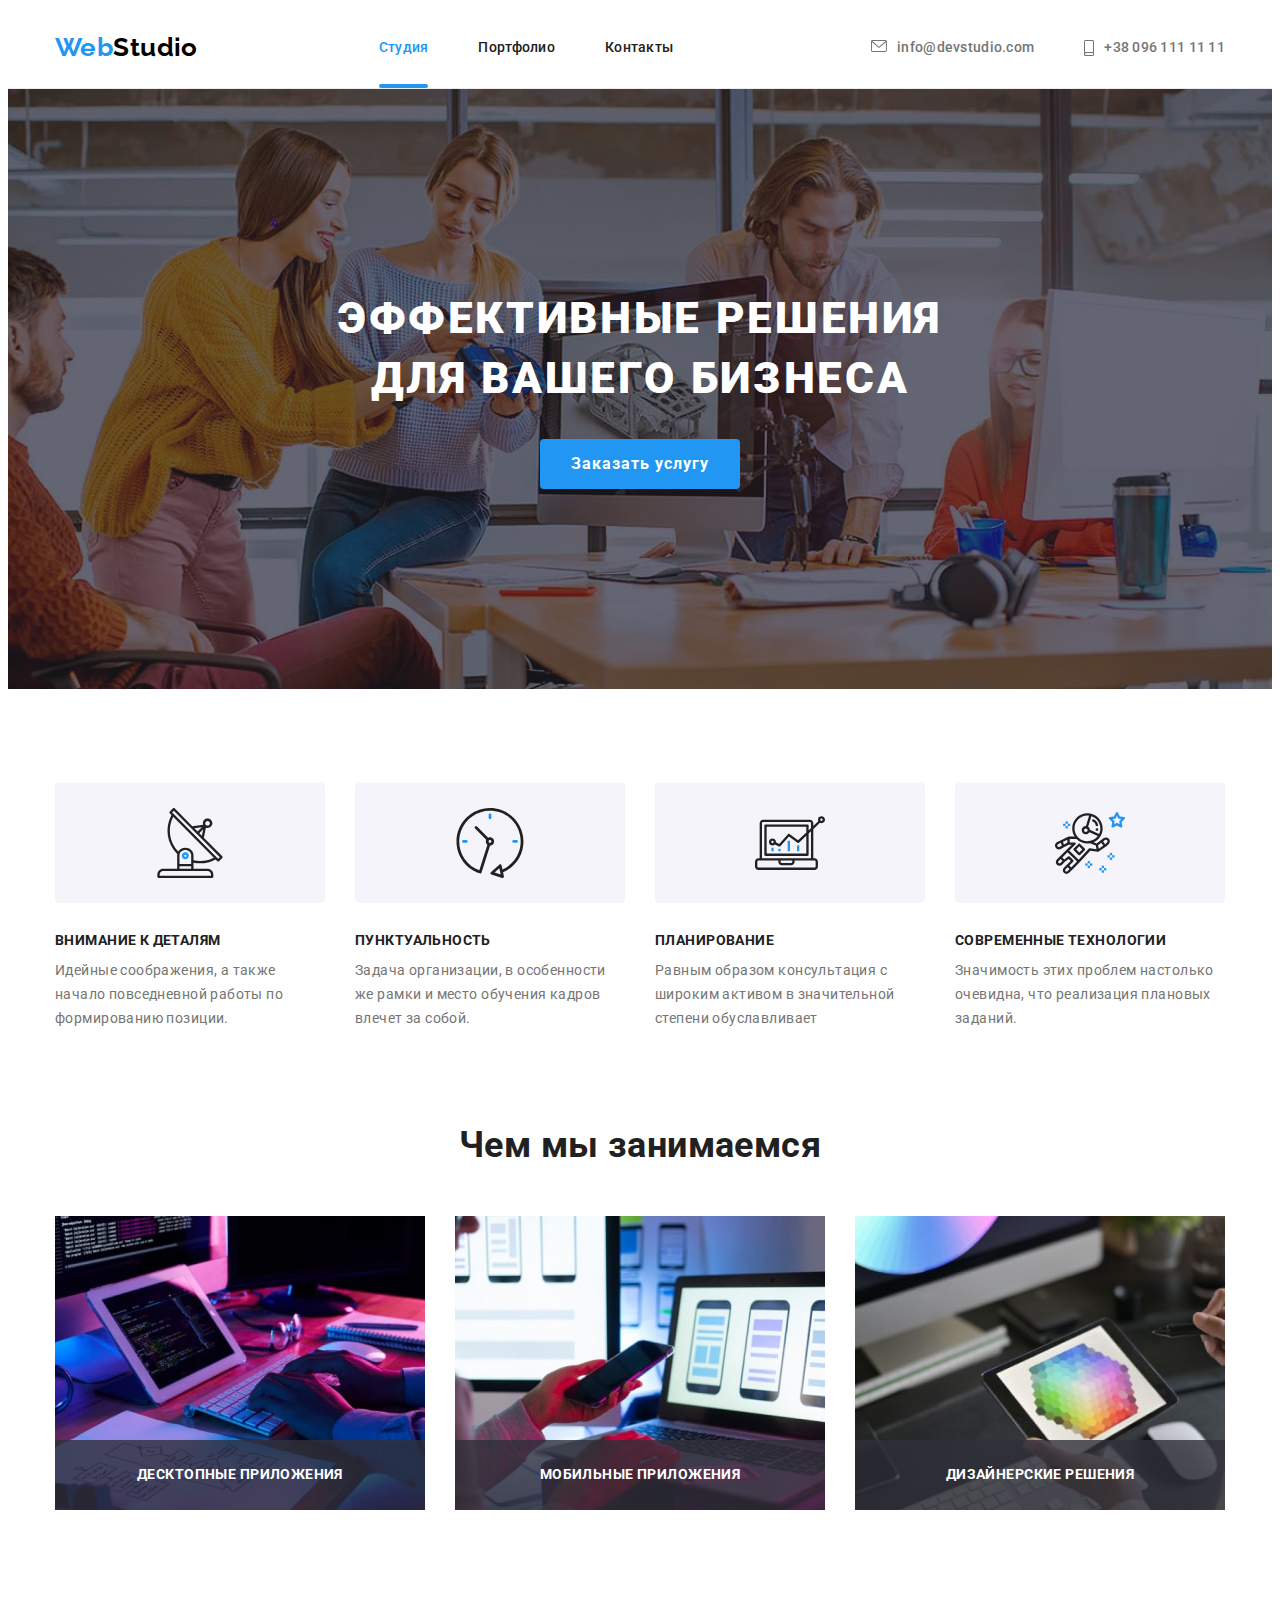
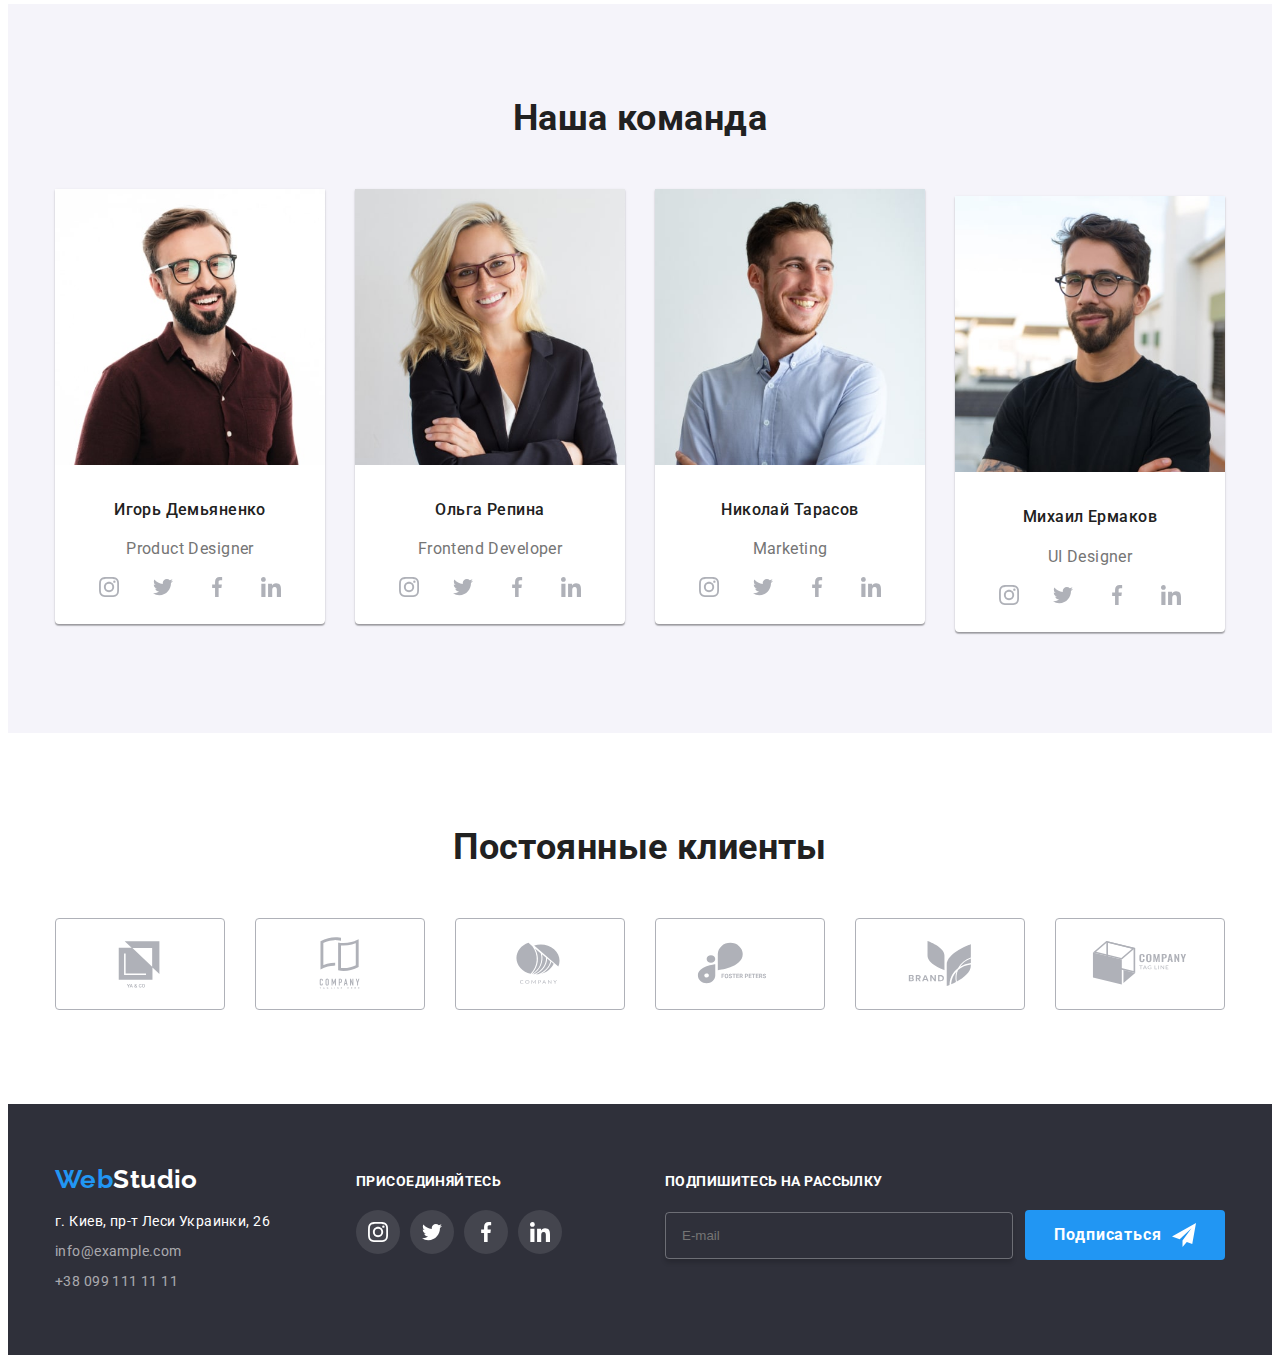
==== commit 4b2cadfc: "Compressed images" ====
--- a/index.html
+++ b/index.html
@@ -23,7 +23,7 @@
 
   <body>
     <header class="page-header">
-      <div class="container space-between">
+      <div class="container space-between__header">
         <nav class="nav">
           <a class="logo logo--indents link" href="./">
             Web<span class="logo--color">Studio</span>
@@ -618,8 +618,8 @@
       </section>
     </main>
     <footer class="footer">
-      <div class="container space-between--footer">
-        <div class="footer__768-wrap">
+      <div class="container space-between__footer">
+        <div class="footer__768-wraper">
           <address class="address address__text footer__address">
             <a href="./" class="logo link">
               Web<span class="logo__footer">Studio</span>
@@ -710,7 +710,7 @@
               </li>
             </ul>
           </div>
-        </div>
+        </div>       
         <div>
           <b class="footer__block-title">подпишитесь на рассылку</b>
           <div class="subscribe">
--- a/css/main.min.css
+++ b/css/main.min.css
@@ -1,2 +1,2 @@
-:root{--accent-color: #2196f3;--page-main-text-color: #212121;--secondary-text-color: #757575;--section-bg-color: #2f303a;--button-bg-color: #f5f4fa;--button-text-color: #212121;--active-button-text-color: #ffffff;--section-title-text-color: #212121;--cubic-bezier: cubic-bezier(0.4, 0, 0.2, 1)}.visually-hidden{position:absolute;width:1px;height:1px;margin:-1px;padding:0;overflow:hidden;border:0;clip:rect(0 0 0 0)}.space-between{display:flex;justify-content:space-between}.space-between--footer{flex-direction:column}@media screen and (min-width: 1200px){.space-between--footer{flex-direction:row;justify-content:space-between}}html{box-sizing:border-box;margin:0 auto}*,*::before,*::after{box-sizing:inherit}h1,h2,h3,h4,h5,h6,p{margin-top:0}a{cursor:default}.link{text-decoration:none}.list{padding:0;margin:0;list-style-type:none}img{display:block;max-width:100%;height:auto}body{font-weight:400;font-size:14px;line-height:1.14;font-family:"Roboto",sans-serif;letter-spacing:.03em;color:var(--page-main-text-color)}.container{max-width:480px;margin-left:auto;margin-right:auto;padding-left:15px;padding-right:15px}@media screen and (min-width: 768px){.container{max-width:768px}}@media screen and (min-width: 1200px){.container{max-width:1200px}}.section{padding:60px 0;width:100%}@media screen and (min-width: 1200px){.section{padding:94px 0}}.section__title{margin-bottom:30px;font-weight:700;font-size:28px;line-height:1.17;font-family:inherit;letter-spacing:inherit;text-align:center;color:var(--section-title-text-color)}@media screen and (min-width: 1200px){.section__title{margin-bottom:50px;font-weight:700;font-size:36px;line-height:1.14;font-family:inherit;letter-spacing:inherit}}.button{font-weight:500;font-size:16px;line-height:1.62;font-family:"Roboto",sans-serif;letter-spacing:.03em;padding:6px 22px;border:transparent;border-radius:4px;text-align:center;color:var(--button-text-color);background-color:var(--button-bg-color);transition:background-color 250ms var(--cubic-bezier),color 250ms var(--cubic-bezier),box-shadow 250ms var(--cubic-bezier);cursor:pointer}.button:hover,.button:focus{background-color:var(--accent-color);color:var(--active-button-text-color);box-shadow:0px 4px 4px rgba(0,0,0,0.25)}.button__filter--indent{display:block;margin-bottom:21px}@media screen and (min-width: 1200px){.button__filter--indent{margin-bottom:50px}}.button__wide--blue{width:200px;height:50px;font-weight:700;font-size:16px;line-height:1.87;font-family:inherit;letter-spacing:.06em;color:#ffffff;background-color:var(--accent-color)}.button__close{display:flex;align-items:center;justify-content:center;width:30px;height:30px;border-radius:50%;background-color:unset;border:1px solid rgba(0,0,0,0.1);transition:fill 250ms var(--cubic-bezier)}.button__close:hover{fill:var(--accent-color);cursor:pointer}.form__lable{display:block;margin-bottom:4px;font-weight:400;font-size:12px;line-height:calc(14 / 12);font-family:inherit;letter-spacing:.01em;color:var(--secondary-text-color)}.form__input{width:100%;height:40px;margin-bottom:12px;padding-left:42px;padding-right:12px;border:1px solid rgba(33,33,33,0.2);border-radius:4px;font-size:16px;border:1px solid border;transition:border 250ms var(--cubic-bezier)}.form__input:focus{border:1px solid var(--accent-color);background-color:transparent;outline:none;cursor:pointer}.form__input:focus ~ .input__icon{fill:var(--accent-color)}.form__input-wraper{position:relative}.input__icon{position:absolute;top:0;left:12px;fill:var(--button-text-color);transition:fill 250ms var(--cubic-bezier)}.form__comment{width:100%;min-height:120px;padding:12px 16px;margin-bottom:20px;border:1px solid rgba(33,33,33,0.2);resize:none;border-radius:4px;font-weight:400;font-size:12px;line-height:calc(14 / 12);font-family:inherit;letter-spacing:.01em;transition:border 250ms var(--cubic-bezier)}.form__comment::placeholder{font-weight:400;font-size:14px;line-height:calc(16 / 14);font-family:inherit;letter-spacing:.01em;color:rgba(117,117,117,0.5)}.form__comment:focus{outline:none;border:1px solid var(--accent-color)}.form__policy-wraper{display:flex;align-items:center;justify-content:center}.form__checkbox:checked+.form__policy-text::before{background-color:var(--accent-color);background-image:url(../images/icons/check.svg);background-size:contain;background-repeat:no-repeat;background-position:center;border:none}.form__policy-text{display:flex;align-items:center;justify-content:center;font-weight:400;font-size:12px;line-height:1.17;font-family:inherit;letter-spacing:inherit;text-align:center;color:var(--secondary-text-color)}.form__policy-text::before{content:"";width:16px;height:16px;margin-right:8px;border:2px solid var(--button-text-color);border-radius:2px}@media screen and (min-width: 1200px){.form__policy-text{font-weight:400;font-size:14px;line-height:1.7;font-family:inherit;letter-spacing:inherit}}.modal-window__btn--position{position:relative;left:50%;transform:translate(-50%, 0);margin-top:30px}.form__policy-link{text-decoration-line:underline;color:var(--accent-color)}.logo{font-weight:700;font-size:24px;line-height:1.17;font-family:"Raleway";letter-spacing:.03;color:var(--accent-color)}@media screen and (min-width: 1200px){.logo{font-weight:700;font-size:26px;line-height:1.17;font-family:"Raleway";letter-spacing:.03}}.logo--indents{padding:16px 0}@media screen and (min-width: 1200px){.logo--indents{padding-top:24px;padding-bottom:25px;margin-right:93px}}.logo--color{color:#000000}.socials__item{width:44px;height:44px}.socials__item:not(:last-child){margin-right:10px}.socials__link-icon{transition:fill 250ms var(--cubic-bezier);transition:background-color 2600ms var(--cubic-bezier)}.socials__link{width:100%;height:100%;display:flex;align-items:center;justify-content:center;border-radius:50%;transition:background-color 250ms var(--cubic-bezier)}.socials__link:hover,.socials__link:focus,.socials__link:hover .socials__link-icon,.socials__link:focus .socials__link-icon{fill:#ffffff;background-color:var(--accent-color);cursor:pointer}.address{font-style:normal;color:#ffffff}.address a{cursor:pointer}@media screen and (max-width: 1199px){.address{text-align:center}}.address__list{margin-top:20px}.address__item-wrap{display:block;width:231px;height:21px}.address__item-wrap:not(:last-child){margin-bottom:9px}@media screen and (max-width: 1199px){.address__item-wrap{margin:0 auto}}.addres__text{font-weight:400;font-size:14px;line-height:1.71;font-family:inherit;letter-spacing:inherit}.address__mail-tel{color:rgba(255,255,255,0.6)}.subscribe{display:flex;align-items:center;justify-content:center;flex-direction:column;margin-left:auto;margin-right:auto}@media screen and (min-width: 1200px){.subscribe{flex-direction:row;margin-left:0;margin-right:0}}.subscribe__input-email{width:100%;background:transparent;border:none;padding:15px 0;padding-left:16px;margin-bottom:20px;border:1px solid rgba(255,255,255,0.3);border-radius:4px;box-shadow:0px 4px 4px rgba(0,0,0,0.15);color:rgba(255,255,255,0.6);transition:border 250ms var(--cubic-bezier)}.subscribe__input-email:focus{outline:none}@media screen and (min-width: 768px){.subscribe__input-email{width:450px}}@media screen and (min-width: 1200px){.subscribe__input-email{width:348px;margin-right:12px;margin-bottom:0}}.subscribe__btn{display:flex;align-items:center;justify-content:center;margin-top:0}.subscribe__btn-icon{margin-left:10px}.backdrop{position:fixed;top:0;left:0;width:100vw;height:100vh;padding:94px 15px;overflow-y:scroll;background:rgba(0,0,0,0.2);transition:opacity 250ms cubic-bezier(0.4, 0, 0.2, 1),visibility 250ms cubic-bezier(0.4, 0, 0.2, 1)}.backdrop.is-hidden{opacity:0;visibility:hidden;pointer-events:none}.modal-window{position:absolute;top:50%;left:50%;transform:translate(-50%, -50%);width:90%;padding:20px;padding-top:40px;background:#ffffff;box-shadow:0px 1px 3px rgba(0,0,0,0.12),0px 1px 1px rgba(0,0,0,0.14),0px 2px 1px rgba(0,0,0,0.2);border-radius:4px}@media screen and (min-width: 480px){.modal-window{width:450px;min-height:609px;padding:40px}}@media screen and (min-width: 1200px){.modal-window{width:528px;min-height:581px}}.button__close--position{position:absolute;right:8px;top:8px}.modal-window__title{display:block;margin-bottom:12px;font-weight:700;font-size:18px;line-height:1.5;font-family:inherit;letter-spacing:inherit;text-align:center;color:var(--page-main-text-color)}@media screen and (min-width: 480px){.modal-window__title{font-weight:700;font-size:20px;line-height:1.5;font-family:inherit;letter-spacing:inherit}}@media screen and (min-width: 1200px){.modal-window__title{font-weight:700;font-size:20px;line-height:1.15;font-family:inherit;letter-spacing:inherit}}.page-header{box-sizing:inherit;border-bottom:1px solid #ececec}.nav{display:flex}.nav a{cursor:pointer}.nav__list{display:flex;align-items:center;margin:0 auto}@media screen and (max-width: 767px){.nav__list{display:none}}@media screen and (min-width: 768px){.nav__list{margin-left:88px}}.nav__item{position:relative}.nav__item:not(:last-child){margin-right:50px}.nav__link{display:block;padding:32px 0;font-weight:500;font-size:14px;line-height:1.14;font-family:inherit;letter-spacing:.02em;color:var(--page-main-text-color);transition:color 250ms var(--cubic-bezier)}.nav__link:hover,.nav__link:focus{color:var(--accent-color)}.nav__link--current{color:var(--accent-color)}.nav__link--current::after{position:absolute;bottom:0;content:"";display:block;width:100%;height:4px;border-radius:2px;background-color:var(--accent-color)}.nav__mobile-menu--btn{border:none;background-color:transparent;margin-left:auto;padding:0}.nav__mobile-menu--btn:hover,.nav__mobile-menu--btn:focus{fill:var(--accent-color)}@media screen and (min-width: 768px){.nav__mobile-menu--btn{display:none}}.mobile-menu{position:fixed;top:0;left:0;width:100vw;height:100vh;z-index:999;background-color:#ffffff}.mobile-menu.is-hidden{opacity:0;visibility:hidden;pointer-events:none}.mobile-menu__container{position:relative;padding:10px 15px 48px 40px;height:100vh}.mobile-menu__btn-close{width:32px;height:32px;padding:0;display:block;margin-left:auto;border:none;background-color:unset}.mobile-menu__btn-close:hover,.mobile-menu__btn-close:focus{fill:var(--accent-color)}@media screen and (min-width: 480px){.mobile-menu__btn-close{width:40px;height:40px}}.mobile-menu__content-wraper{position:relative}@media screen and (max-height: 500px){.mobile-menu__content-wraper{position:static;display:flex}}.mobile-menu__item{font-weight:500;font-size:28px;line-height:1.1;font-family:inherit;letter-spacing:.02em}.mobile-menu__item:not(:last-child){margin-bottom:32px}@media screen and (min-width: 480px){.mobile-menu__item{font-weight:500;font-size:40px;line-height:1.18;font-family:inherit;letter-spacing:.02em}}.mobile-menu__main-link{color:var(--button-text-color)}.mobile-menu__main-link.current-page{color:var(--accent-color)}.mobile-menu__bottom-container{position:fixed;bottom:48px}.mobile-menu__contact{display:block}.mobile-menu__contact--tel{margin-bottom:32px;font-weight:500;font-size:28px;line-height:1.1;font-family:inherit;letter-spacing:.02em}.mobile-menu__contact--tel a{color:var(--accent-color)}@media screen and (min-width: 480px){.mobile-menu__contact--tel{font-weight:500;font-size:34px;line-height:1.18;font-family:inherit;letter-spacing:.02em}}.mobile-menu__contact--mail{margin-bottom:64px;font-weight:500;font-size:18px;line-height:1.1;font-family:inherit;letter-spacing:.02em}.mobile-menu__contact--mail a{color:var(--secondary-text-color)}@media screen and (min-width: 480px){.mobile-menu__contact--mail{margin-bottom:64px;font-weight:500;font-size:24px;line-height:1.17;font-family:inherit;letter-spacing:.02em}}.mobile-menu__socials{display:flex}.mobile-menu__socials-item:not(:last-child){padding-right:10px;border-right:1px solid rgba(33,33,33,0.2)}.mobile-menu__socials-item:not(:first-child){padding-left:10px}.mobile-menu__social-link{font-weight:500;font-size:12px;line-height:1.1;font-family:inherit;letter-spacing:.01em;color:var(--accent-color)}@media screen and (min-width: 480px){.mobile-menu__social-link{font-weight:500;font-size:18px;line-height:1.22;font-family:inherit;letter-spacing:.02em}}@media screen and (max-width: 767px){.contact-info{display:none}}@media screen and (min-width: 768px){.contact-info{display:flex;flex-direction:column;justify-content:center}}@media screen and (min-width: 1200px){.contact-info{flex-direction:row}}@media screen and (min-width: 1200px){.contact-info__link+.contact-info__link{margin-left:50px}}.contact-info__link{font-weight:500;font-size:14px;line-height:1.14;font-family:inherit;letter-spacing:.02em;color:var(--secondary-text-color);cursor:pointer;fill:var(--secondary-text-color);transition:color 250ms var(--cubic-bezier)}.contact-info__link:hover,.contact-info__link:focus{color:var(--accent-color);fill:currentColor}.contact-info__link:not(:last-child){margin-bottom:10px}@media screen and (min-width: 768px){.contact-info__link{display:flex;justify-content:flex-start}}@media screen and (min-width: 1200px){.contact-info__link{padding:32px 0}.contact-info__link:first-child{margin-bottom:0}}.contact-info__item{margin-right:10px}.hero{padding:118px 0;text-align:center;background-color:#c4c4c4}@media screen and (min-width: 1200px){.hero{padding:200px 0}}.hero__overlay{min-width:100%;margin:0 auto;background-image:linear-gradient(rgba(47,48,58,0.4), rgba(47,48,58,0.4)),url("../images/hero-bg-mobile.jpg");background-repeat:no-repeat;background-position:center;background-size:cover}@media (min-device-pexel-ratio: 2), (min-resolution: 192dpi), (min-resolution: 2dppx){.hero__overlay{background-image:linear-gradient(rgba(47,48,58,0.4), rgba(47,48,58,0.4)),url("../images/hero-bg-mobile@2x.jpg")}}@media screen and (min-width: 480px){.hero__overlay{max-width:480px}}@media screen and (min-width: 768px){.hero__overlay{max-width:768px;background-image:linear-gradient(rgba(47,48,58,0.4), rgba(47,48,58,0.4)),url("../images/hero-bg-tablet.jpg")}}@media screen and (min-width: 768px) and (min-device-pixel-ratio: 2), screen and (min-width: 768px) and (min-resolution: 192dpi), screen and (min-width: 768px) and (min-resolution: 2dppx){.hero__overlay{background-image:linear-gradient(rgba(47,48,58,0.4), rgba(47,48,58,0.4)),url("../images/hero-bg-tablet@2x.jpg")}}@media screen and (min-width: 1200px){.hero__overlay{max-width:1600px;min-height:600px;background-image:linear-gradient(rgba(47,48,58,0.4), rgba(47,48,58,0.4)),url("../images/hero-bg.jpg")}}@media screen and (min-width: 1200px) and (min-width: 1200px) and (min-device-pixel-ratio: 2), screen and (min-width: 1200px) and (min-resolution: 192dpi), screen and (min-width: 1200px) and (min-resolution: 2dppx){.hero__overlay{background-image:linear-gradient(rgba(47,48,58,0.4), rgba(47,48,58,0.4)),url("../images/hero-bg@2x.jpg")}}.hero__title{width:290px;margin:0 auto;margin-bottom:30px;font-weight:900;font-size:18px;line-height:1.62;font-family:inherit;letter-spacing:.06em;text-transform:uppercase;color:#ffffff}@media screen and (min-width: 480px){.hero__title{width:360px;font-weight:900;font-size:26px;line-height:1.14;font-family:inherit;letter-spacing:.06em}}@media screen and (min-width: 1200px){.hero__title{width:696px;font-weight:900;font-size:44px;line-height:1.36;font-family:inherit;letter-spacing:.06em}}@media screen and (min-width: 768px){.features__list{display:flex;flex-wrap:wrap;margin:-15px}}.features__item::before{content:"";display:block;margin-bottom:30px;height:120px;background-size:70px;background-repeat:no-repeat;background-position:center;background-color:#f5f4fa;border-radius:4px}@media screen and (max-width: 767px){.features__item:not(:last-child){margin-bottom:30px}}@media screen and (min-width: 768px){.features__item{width:calc((100% - 4 * 15px) / 2);margin:15px}}@media screen and (min-width: 1200px){.features__item{width:calc((100% - 8 * 15px) / 4)}}.icon-antenna::before{background-image:url("../images/icons/antenna.svg")}.icon-clock::before{background-image:url("../images/icons/clock.svg")}.icon-diagram::before{background-image:url("../images/icons/diagram.svg")}.icon-astronaut::before{background-image:url("../images/icons/astronaut.svg")}.features__item-title{margin-bottom:10px;font-weight:700;font-size:14px;line-height:1.14;font-family:inherit;letter-spacing:inherit;text-transform:uppercase}.features__item-text{margin-bottom:0;font-weight:400;font-size:14px;line-height:1.71;font-family:inherit;letter-spacing:inherit;color:var(--secondary-text-color)}.about__top-indent{padding-top:0}@media screen and (max-width: 1199px){.about__top-indent{display:none}}.about__list{display:flex;align-items:center;justify-content:center}.about__item:not(:last-child){margin-right:30px}.about__wraper{position:relative;display:flex}.about__wraper img{border:none}.about__overlay-title{position:absolute;width:100%;height:70px;bottom:0;margin:0;display:flex;align-items:center;justify-content:center;font-weight:700;font-size:14px;line-height:1.14;font-family:inherit;letter-spacing:.03em;text-align:center;text-transform:uppercase;color:#ffffff;background:rgba(47,48,58,0.8)}.team{background-color:#f5f4fa;text-align:center}@media screen and (min-width: 768px){.team__list,.team__socials{display:flex;align-items:center;justify-content:center;flex-wrap:wrap;margin:-15px}}.team__item{background-color:#ffffff;box-shadow:0px 1px 3px rgba(0,0,0,0.12),0px 1px 1px rgba(0,0,0,0.14),0px 2px 1px rgba(0,0,0,0.2);border-radius:0 0 4px 4px;width:100%}.team__item:not(:last-child){margin-bottom:30px}@media screen and (min-width: 768px){.team__item{width:calc((100% - 4 * 15px) / 2);margin:15px}}@media screen and (min-width: 1200px){.team__item{width:calc((100% - 8 * 15px) / 4)}}.team__item-description{padding-top:30px;padding-bottom:24px}.team__item-description>h3{font-weight:500;font-size:16px;line-height:1.2;font-family:inherit;letter-spacing:inherit;margin-bottom:10px}.team__item-description>p{font-weight:400;font-size:16px;line-height:1.2;font-family:inherit;letter-spacing:inherit;color:var(--secondary-text-color)}@media screen and (min-width: 1200px){.team__item-description{padding-bottom:30px}.team__item-description>h3{font-weight:500;font-size:16px;line-height:1.9;font-family:inherit;letter-spacing:inherit}.team__item-description>p{font-weight:400;font-size:16px;line-height:1.8;font-family:inherit;letter-spacing:inherit;color:var(--secondary-text-color)}}.team__pos-descr{padding-bottom:16px}.team__socials{display:flex;display:flex;align-items:center;justify-content:center}.team__socials-icon--bg{background-color:#ffffff}.team__socials-icon--fill{fill:#afb1b8}.clients__list{display:flex;align-items:center;justify-content:center;flex-wrap:wrap;margin:-15px}.clients__item{width:calc((100% - 4 * 15px) / 2);height:92px;margin:15px}@media screen and (min-width: 768px){.clients__item{width:calc((100% - 6 * 15px) / 3)}}@media screen and (min-width: 1200px){.clients__item{width:calc((100% - 12 * 15px) / 6)}}.client__link{width:100%;height:100%;display:flex;align-items:center;justify-content:center;border:1px solid #afb1b8;border-radius:4px;cursor:pointer;transition:border 250ms var(--cubic-bezier)}.client__link:hover,.client__link:focus,.client__link:hover .client__icon,.client__link:focus .client__icon{fill:var(--accent-color);border-color:var(--accent-color)}.client__icon{width:106px;height:60px;fill:#afb1b8;transition:fill 250ms var(--cubic-bezier)}.footer{padding:60px 0;background-color:var(--section-bg-color)}.footer__address{margin-bottom:60px}@media screen and (min-width: 768px){.footer__address{margin-left:60px}}@media screen and (min-width: 1200px){.footer__address{margin-left:0;margin-right:70px;margin-bottom:0}}.logo__footer{color:#ffffff}@media screen and (min-width: 768px) and (max-width: 1199px){.footer__social{margin-right:60px}}.footer__block-title{display:block;margin-top:10px;margin-bottom:20px;font-weight:700;font-size:14px;line-height:1.14;font-family:inherit;letter-spacing:inherit;text-transform:uppercase;color:#ffffff}@media screen and (max-width: 1199px){.footer__block-title{text-align:center;margin-top:0}}.footer-social-list{display:flex}@media screen and (max-width: 1199px){.footer-social-list{justify-content:center;align-content:center;margin-bottom:60px}}.footer__socials-icon--bg{background-color:rgba(255,255,255,0.1)}.footer__socials-icon--fill{fill:#ffffff}@media screen and (min-width: 768px){.footer__768-wrap{display:flex;flex-direction:row;justify-content:space-between}}@media screen and (min-width: 1200px){.footer__768-wrap{justify-content:flex-start}}@media screen and (min-width: 1200px){.footer__form-input--wrap{display:flex}}.button-list{display:flex;justify-content:center;flex-wrap:wrap}.button-list li:not(:last-child){margin-right:8px}.portfolio-list{width:100%;display:flex;flex-wrap:wrap;justify-content:center}@media screen and (min-width: 768px){.portfolio-list{width:768px;margin:-15px}}@media screen and (min-width: 1200px){.portfolio-list{width:1200px;margin:-15px}}.portfolio-item{transition:box-shadow 250ms var(--cubic-bezier);margin-bottom:30px}.portfolio-item:hover{box-shadow:0px 1px 1px rgba(0,0,0,0.12),0px 4px 4px rgba(0,0,0,0.06),1px 4px 6px rgba(0,0,0,0.16);cursor:pointer}.portfolio-item:hover .text-overlay{transform:translateY(0%)}.portfolio-item img{margin-bottom:-3px}@media screen and (min-width: 768px){.portfolio-item{width:calc((100% - 4 * 15px) / 2);margin:15px}}@media screen and (min-width: 1200px){.portfolio-item{width:calc((100% - 6 * 15px) / 3);margin:15px}}.item-overlay{position:relative;overflow:hidden}.text-overlay{position:absolute;top:0;left:0;width:100%;height:100%;padding:63px 24px;background-color:rgba(33,150,243,0.9);overflow:auto;transform:translateY(101%);transition:transform 250ms var(--cubic-bezier)}.text-prop{font-weight:400;font-size:18px;line-height:1.56;font-family:inherit;letter-spacing:inherit;color:#ffffff}.item-description{border-bottom:none}.item-text{padding:20px 24px;border-right:1px solid #eeeeee;border-bottom:1px solid #eeeeee;border-left:1px solid #eeeeee;flex-grow:1}.item-text h2{margin-bottom:4px;font-weight:700;font-size:18px;line-height:2;font-family:inherit;letter-spacing:.06em}.item-text a{margin-bottom:0;display:flex;flex-direction:column;height:100%;font-weight:400;font-size:16px;line-height:1.88;font-family:inherit;letter-spacing:inherit;color:var(--secondary-text-color)}
+:root{--accent-color: #2196f3;--page-main-text-color: #212121;--secondary-text-color: #757575;--section-bg-color: #2f303a;--button-bg-color: #f5f4fa;--button-text-color: #212121;--active-button-text-color: #ffffff;--section-title-text-color: #212121;--cubic-bezier: cubic-bezier(0.4, 0, 0.2, 1)}.visually-hidden{position:absolute;width:1px;height:1px;margin:-1px;padding:0;overflow:hidden;border:0;clip:rect(0 0 0 0)}@media screen and (min-width: 1200px){.space-between__footer{display:flex;justify-content:space-between}}.space-between__header{display:flex;justify-content:space-between}html{box-sizing:border-box;margin:0 auto}*,*::before,*::after{box-sizing:inherit}h1,h2,h3,h4,h5,h6,p{margin-top:0}a{cursor:default}.link{text-decoration:none}.list{padding:0;margin:0;list-style-type:none}img{display:block;max-width:100%;height:auto}body{font-weight:400;font-size:14px;line-height:1.14;font-family:"Roboto",sans-serif;letter-spacing:.03em;color:var(--page-main-text-color)}.container{max-width:480px;margin-left:auto;margin-right:auto;padding-left:15px;padding-right:15px}@media screen and (min-width: 768px){.container{max-width:768px}}@media screen and (min-width: 1200px){.container{max-width:1200px}}.section{padding:60px 0;width:100%}@media screen and (min-width: 1200px){.section{padding:94px 0}}.section__title{margin-bottom:30px;font-weight:700;font-size:28px;line-height:1.17;font-family:inherit;letter-spacing:inherit;text-align:center;color:var(--section-title-text-color)}@media screen and (min-width: 1200px){.section__title{margin-bottom:50px;font-weight:700;font-size:36px;line-height:1.14;font-family:inherit;letter-spacing:inherit}}.button{font-weight:500;font-size:16px;line-height:1.62;font-family:"Roboto",sans-serif;letter-spacing:.03em;padding:6px 22px;border:transparent;border-radius:4px;text-align:center;color:var(--button-text-color);background-color:var(--button-bg-color);transition:background-color 250ms var(--cubic-bezier),color 250ms var(--cubic-bezier),box-shadow 250ms var(--cubic-bezier);cursor:pointer}.button:hover,.button:focus{background-color:var(--accent-color);color:var(--active-button-text-color);box-shadow:0px 4px 4px rgba(0,0,0,0.25)}.button__filter--indent{display:block;margin-bottom:21px}@media screen and (min-width: 1200px){.button__filter--indent{margin-bottom:50px}}.button__wide--blue{width:200px;height:50px;font-weight:700;font-size:16px;line-height:1.87;font-family:inherit;letter-spacing:.06em;color:#ffffff;background-color:var(--accent-color)}.button__close{display:flex;align-items:center;justify-content:center;width:30px;height:30px;border-radius:50%;background-color:unset;border:1px solid rgba(0,0,0,0.1);transition:fill 250ms var(--cubic-bezier)}.button__close:hover{fill:var(--accent-color);cursor:pointer}.form__lable{display:block;margin-bottom:4px;font-weight:400;font-size:12px;line-height:calc(14 / 12);font-family:inherit;letter-spacing:.01em;color:var(--secondary-text-color)}.form__input{width:100%;height:40px;margin-bottom:12px;padding-left:42px;padding-right:12px;border:1px solid rgba(33,33,33,0.2);border-radius:4px;font-size:16px;border:1px solid border;transition:border 250ms var(--cubic-bezier)}.form__input:focus{border:1px solid var(--accent-color);background-color:transparent;outline:none;cursor:pointer}.form__input:focus ~ .input__icon{fill:var(--accent-color)}.form__input-wraper{position:relative}.input__icon{position:absolute;top:0;left:12px;fill:var(--button-text-color);transition:fill 250ms var(--cubic-bezier)}.form__comment{width:100%;min-height:120px;padding:12px 16px;margin-bottom:20px;border:1px solid rgba(33,33,33,0.2);resize:none;border-radius:4px;font-weight:400;font-size:12px;line-height:calc(14 / 12);font-family:inherit;letter-spacing:.01em;transition:border 250ms var(--cubic-bezier)}.form__comment::placeholder{font-weight:400;font-size:14px;line-height:calc(16 / 14);font-family:inherit;letter-spacing:.01em;color:rgba(117,117,117,0.5)}.form__comment:focus{outline:none;border:1px solid var(--accent-color)}.form__policy-wraper{display:flex;align-items:center;justify-content:center}.form__checkbox:checked+.form__policy-text::before{background-color:var(--accent-color);background-image:url(../images/icons/check.svg);background-size:contain;background-repeat:no-repeat;background-position:center;border:none}.form__policy-text{display:flex;align-items:center;justify-content:center;font-weight:400;font-size:12px;line-height:1.17;font-family:inherit;letter-spacing:inherit;text-align:center;color:var(--secondary-text-color)}.form__policy-text::before{content:"";width:16px;height:16px;margin-right:8px;border:2px solid var(--button-text-color);border-radius:2px}@media screen and (min-width: 1200px){.form__policy-text{font-weight:400;font-size:14px;line-height:1.7;font-family:inherit;letter-spacing:inherit}}.modal-window__btn--position{position:relative;left:50%;transform:translate(-50%, 0);margin-top:30px}.form__policy-link{text-decoration-line:underline;color:var(--accent-color)}.logo{font-weight:700;font-size:24px;line-height:1.17;font-family:"Raleway";letter-spacing:.03;color:var(--accent-color)}@media screen and (min-width: 1200px){.logo{font-weight:700;font-size:26px;line-height:1.17;font-family:"Raleway";letter-spacing:.03}}.logo--indents{padding:16px 0}@media screen and (min-width: 1200px){.logo--indents{padding-top:24px;padding-bottom:25px;margin-right:93px}}.logo--color{color:#000000}.socials__item{width:44px;height:44px}.socials__item:not(:last-child){margin-right:10px}.socials__link-icon{transition:fill 250ms var(--cubic-bezier);transition:background-color 2600ms var(--cubic-bezier)}.socials__link{width:100%;height:100%;display:flex;align-items:center;justify-content:center;border-radius:50%;transition:background-color 250ms var(--cubic-bezier)}.socials__link:hover,.socials__link:focus,.socials__link:hover .socials__link-icon,.socials__link:focus .socials__link-icon{fill:#ffffff;background-color:var(--accent-color);cursor:pointer}.address{font-style:normal;color:#ffffff}.address a{cursor:pointer}.address__list{margin-top:20px}.address__item-wrap{display:block;width:231px;height:21px}.address__item-wrap:not(:last-child){margin-bottom:9px}@media screen and (max-width: 767px){.address__item-wrap{margin-left:auto;margin-right:auto}}.addres__text{font-weight:400;font-size:14px;line-height:1.71;font-family:inherit;letter-spacing:inherit}.address__mail-tel{color:rgba(255,255,255,0.6)}.subscribe{display:flex;align-items:center;justify-content:center}@media screen and (max-width: 1199px){.subscribe{flex-direction:column}}.subscribe__input-email{width:100%;background:transparent;border:none;padding:15px 0;padding-left:16px;border:1px solid rgba(255,255,255,0.3);border-radius:4px;box-shadow:0px 4px 4px rgba(0,0,0,0.15);color:rgba(255,255,255,0.6);transition:border 250ms var(--cubic-bezier)}.subscribe__input-email:focus{outline:none}@media screen and (min-width: 480px){.subscribe__input-email{width:450px}}@media screen and (max-width: 1199px){.subscribe__input-email{margin-bottom:20px}}@media screen and (min-width: 1200px){.subscribe__input-email{width:348px;margin-right:12px}}.subscribe__btn{display:flex;align-items:center;justify-content:center;margin-top:0}.subscribe__btn-icon{margin-left:10px}.backdrop{position:fixed;top:0;left:0;width:100vw;height:100vh;padding:94px 15px;overflow-y:scroll;background:rgba(0,0,0,0.2);transition:opacity 250ms cubic-bezier(0.4, 0, 0.2, 1),visibility 250ms cubic-bezier(0.4, 0, 0.2, 1)}.backdrop.is-hidden{opacity:0;visibility:hidden;pointer-events:none}.modal-window{position:absolute;top:50%;left:50%;transform:translate(-50%, -50%);width:90%;padding:20px;padding-top:40px;background:#ffffff;box-shadow:0px 1px 3px rgba(0,0,0,0.12),0px 1px 1px rgba(0,0,0,0.14),0px 2px 1px rgba(0,0,0,0.2);border-radius:4px}@media screen and (min-width: 480px){.modal-window{width:450px;min-height:609px;padding:40px}}@media screen and (min-width: 1200px){.modal-window{width:528px;min-height:581px}}.button__close--position{position:absolute;right:8px;top:8px}.modal-window__title{display:block;margin-bottom:12px;font-weight:700;font-size:18px;line-height:1.5;font-family:inherit;letter-spacing:inherit;text-align:center;color:var(--page-main-text-color)}@media screen and (min-width: 480px){.modal-window__title{font-weight:700;font-size:20px;line-height:1.5;font-family:inherit;letter-spacing:inherit}}@media screen and (min-width: 1200px){.modal-window__title{font-weight:700;font-size:20px;line-height:1.15;font-family:inherit;letter-spacing:inherit}}.page-header{box-sizing:inherit;border-bottom:1px solid #ececec}.nav{display:flex}.nav a{cursor:pointer}.nav__list{display:flex;align-items:center;margin:0 auto}@media screen and (max-width: 767px){.nav__list{display:none}}@media screen and (min-width: 768px){.nav__list{margin-left:88px}}.nav__item{position:relative}.nav__item:not(:last-child){margin-right:50px}.nav__link{display:block;padding:32px 0;font-weight:500;font-size:14px;line-height:1.14;font-family:inherit;letter-spacing:.02em;color:var(--page-main-text-color);transition:color 250ms var(--cubic-bezier)}.nav__link:hover,.nav__link:focus{color:var(--accent-color)}.nav__link--current{color:var(--accent-color)}.nav__link--current::after{position:absolute;bottom:0;content:"";display:block;width:100%;height:4px;border-radius:2px;background-color:var(--accent-color)}.nav__mobile-menu--btn{border:none;background-color:transparent;margin-left:auto;padding:0}.nav__mobile-menu--btn:hover,.nav__mobile-menu--btn:focus{fill:var(--accent-color)}@media screen and (min-width: 768px){.nav__mobile-menu--btn{display:none}}.mobile-menu{position:fixed;top:0;left:0;width:100vw;height:100vh;z-index:999;background-color:#ffffff}.mobile-menu.is-hidden{opacity:0;visibility:hidden;pointer-events:none}.mobile-menu__container{position:relative;padding:10px 15px 48px 40px;height:100vh}.mobile-menu__btn-close{width:32px;height:32px;padding:0;display:block;margin-left:auto;border:none;background-color:unset}.mobile-menu__btn-close:hover,.mobile-menu__btn-close:focus{fill:var(--accent-color)}@media screen and (min-width: 480px){.mobile-menu__btn-close{width:40px;height:40px}}.mobile-menu__content-wraper{position:relative}@media screen and (max-height: 500px){.mobile-menu__content-wraper{position:static;display:flex}}.mobile-menu__item{font-weight:500;font-size:28px;line-height:1.1;font-family:inherit;letter-spacing:.02em}.mobile-menu__item:not(:last-child){margin-bottom:32px}@media screen and (min-width: 480px){.mobile-menu__item{font-weight:500;font-size:40px;line-height:1.18;font-family:inherit;letter-spacing:.02em}}.mobile-menu__main-link{color:var(--button-text-color)}.mobile-menu__main-link.current-page{color:var(--accent-color)}.mobile-menu__bottom-container{position:fixed;bottom:48px}.mobile-menu__contact{display:block}.mobile-menu__contact--tel{margin-bottom:32px;font-weight:500;font-size:28px;line-height:1.1;font-family:inherit;letter-spacing:.02em}.mobile-menu__contact--tel a{color:var(--accent-color)}@media screen and (min-width: 480px){.mobile-menu__contact--tel{font-weight:500;font-size:34px;line-height:1.18;font-family:inherit;letter-spacing:.02em}}.mobile-menu__contact--mail{margin-bottom:64px;font-weight:500;font-size:18px;line-height:1.1;font-family:inherit;letter-spacing:.02em}.mobile-menu__contact--mail a{color:var(--secondary-text-color)}@media screen and (min-width: 480px){.mobile-menu__contact--mail{margin-bottom:64px;font-weight:500;font-size:24px;line-height:1.17;font-family:inherit;letter-spacing:.02em}}.mobile-menu__socials{display:flex}.mobile-menu__socials-item:not(:last-child){padding-right:10px;border-right:1px solid rgba(33,33,33,0.2)}.mobile-menu__socials-item:not(:first-child){padding-left:10px}.mobile-menu__social-link{font-weight:500;font-size:12px;line-height:1.1;font-family:inherit;letter-spacing:.01em;color:var(--accent-color)}@media screen and (min-width: 480px){.mobile-menu__social-link{font-weight:500;font-size:18px;line-height:1.22;font-family:inherit;letter-spacing:.02em}}@media screen and (max-width: 767px){.contact-info{display:none}}@media screen and (min-width: 768px){.contact-info{display:flex;flex-direction:column;justify-content:center}}@media screen and (min-width: 1200px){.contact-info{flex-direction:row}}@media screen and (min-width: 1200px){.contact-info__link+.contact-info__link{margin-left:50px}}.contact-info__link{font-weight:500;font-size:14px;line-height:1.14;font-family:inherit;letter-spacing:.02em;color:var(--secondary-text-color);cursor:pointer;fill:var(--secondary-text-color);transition:color 250ms var(--cubic-bezier)}.contact-info__link:hover,.contact-info__link:focus{color:var(--accent-color);fill:currentColor}.contact-info__link:not(:last-child){margin-bottom:10px}@media screen and (min-width: 768px){.contact-info__link{display:flex;justify-content:flex-start}}@media screen and (min-width: 1200px){.contact-info__link{padding:32px 0}.contact-info__link:first-child{margin-bottom:0}}.contact-info__item{margin-right:10px}.hero{padding:118px 0;text-align:center;background-color:#c4c4c4}@media screen and (min-width: 1200px){.hero{padding:200px 0}}.hero__overlay{min-width:100%;margin:0 auto;background-image:linear-gradient(rgba(47,48,58,0.4), rgba(47,48,58,0.4)),url("../images/hero-bg-mobile.jpg");background-repeat:no-repeat;background-position:center;background-size:cover}@media (min-device-pexel-ratio: 2), (min-resolution: 192dpi), (min-resolution: 2dppx){.hero__overlay{background-image:linear-gradient(rgba(47,48,58,0.4), rgba(47,48,58,0.4)),url("../images/hero-bg-mobile@2x.jpg")}}@media screen and (min-width: 480px){.hero__overlay{max-width:480px}}@media screen and (min-width: 768px){.hero__overlay{max-width:768px;background-image:linear-gradient(rgba(47,48,58,0.4), rgba(47,48,58,0.4)),url("../images/hero-bg-tablet.jpg")}}@media screen and (min-width: 768px) and (min-device-pixel-ratio: 2), screen and (min-width: 768px) and (min-resolution: 192dpi), screen and (min-width: 768px) and (min-resolution: 2dppx){.hero__overlay{background-image:linear-gradient(rgba(47,48,58,0.4), rgba(47,48,58,0.4)),url("../images/hero-bg-tablet@2x.jpg")}}@media screen and (min-width: 1200px){.hero__overlay{max-width:1600px;min-height:600px;background-image:linear-gradient(rgba(47,48,58,0.4), rgba(47,48,58,0.4)),url("../images/hero-bg.jpg")}}@media screen and (min-width: 1200px) and (min-width: 1200px) and (min-device-pixel-ratio: 2), screen and (min-width: 1200px) and (min-resolution: 192dpi), screen and (min-width: 1200px) and (min-resolution: 2dppx){.hero__overlay{background-image:linear-gradient(rgba(47,48,58,0.4), rgba(47,48,58,0.4)),url("../images/hero-bg@2x.jpg")}}.hero__title{width:290px;margin:0 auto;margin-bottom:30px;font-weight:900;font-size:18px;line-height:1.62;font-family:inherit;letter-spacing:.06em;text-transform:uppercase;color:#ffffff}@media screen and (min-width: 480px){.hero__title{width:360px;font-weight:900;font-size:26px;line-height:1.14;font-family:inherit;letter-spacing:.06em}}@media screen and (min-width: 1200px){.hero__title{width:696px;font-weight:900;font-size:44px;line-height:1.36;font-family:inherit;letter-spacing:.06em}}@media screen and (min-width: 768px){.features__list{display:flex;flex-wrap:wrap;margin:-15px}}.features__item::before{content:"";display:block;margin-bottom:30px;height:120px;background-size:70px;background-repeat:no-repeat;background-position:center;background-color:#f5f4fa;border-radius:4px}@media screen and (max-width: 767px){.features__item:not(:last-child){margin-bottom:30px}}@media screen and (min-width: 768px){.features__item{width:calc((100% - 4 * 15px) / 2);margin:15px}}@media screen and (min-width: 1200px){.features__item{width:calc((100% - 8 * 15px) / 4)}}.icon-antenna::before{background-image:url("../images/icons/antenna.svg")}.icon-clock::before{background-image:url("../images/icons/clock.svg")}.icon-diagram::before{background-image:url("../images/icons/diagram.svg")}.icon-astronaut::before{background-image:url("../images/icons/astronaut.svg")}.features__item-title{margin-bottom:10px;font-weight:700;font-size:14px;line-height:1.14;font-family:inherit;letter-spacing:inherit;text-transform:uppercase}.features__item-text{margin-bottom:0;font-weight:400;font-size:14px;line-height:1.71;font-family:inherit;letter-spacing:inherit;color:var(--secondary-text-color)}.about__top-indent{padding-top:0}@media screen and (max-width: 1199px){.about__top-indent{display:none}}.about__list{display:flex;align-items:center;justify-content:center}.about__item:not(:last-child){margin-right:30px}.about__wraper{position:relative;display:flex}.about__wraper img{border:none}.about__overlay-title{position:absolute;width:100%;height:70px;bottom:0;margin:0;display:flex;align-items:center;justify-content:center;font-weight:700;font-size:14px;line-height:1.14;font-family:inherit;letter-spacing:.03em;text-align:center;text-transform:uppercase;color:#ffffff;background:rgba(47,48,58,0.8)}.team{background-color:#f5f4fa;text-align:center}@media screen and (min-width: 768px){.team__list,.team__socials{display:flex;align-items:center;justify-content:center;flex-wrap:wrap;margin:-15px}}.team__item{background-color:#ffffff;box-shadow:0px 1px 3px rgba(0,0,0,0.12),0px 1px 1px rgba(0,0,0,0.14),0px 2px 1px rgba(0,0,0,0.2);border-radius:0 0 4px 4px;width:100%}.team__item:not(:last-child){margin-bottom:30px}@media screen and (min-width: 768px){.team__item{width:calc((100% - 4 * 15px) / 2);margin:15px}}@media screen and (min-width: 1200px){.team__item{width:calc((100% - 8 * 15px) / 4)}}.team__item-description{padding-top:30px;padding-bottom:24px}.team__item-description>h3{font-weight:500;font-size:16px;line-height:1.2;font-family:inherit;letter-spacing:inherit;margin-bottom:10px}.team__item-description>p{font-weight:400;font-size:16px;line-height:1.2;font-family:inherit;letter-spacing:inherit;color:var(--secondary-text-color)}@media screen and (min-width: 1200px){.team__item-description{padding-bottom:30px}.team__item-description>h3{font-weight:500;font-size:16px;line-height:1.9;font-family:inherit;letter-spacing:inherit}.team__item-description>p{font-weight:400;font-size:16px;line-height:1.8;font-family:inherit;letter-spacing:inherit;color:var(--secondary-text-color)}}.team__pos-descr{padding-bottom:16px}.team__socials{display:flex;display:flex;align-items:center;justify-content:center}.team__socials-icon--bg{background-color:#ffffff}.team__socials-icon--fill{fill:#afb1b8}.clients__list{display:flex;align-items:center;justify-content:center;flex-wrap:wrap;margin:-15px}.clients__item{width:calc((100% - 4 * 15px) / 2);height:92px;margin:15px}@media screen and (min-width: 768px){.clients__item{width:calc((100% - 6 * 15px) / 3)}}@media screen and (min-width: 1200px){.clients__item{width:calc((100% - 12 * 15px) / 6)}}.client__link{width:100%;height:100%;display:flex;align-items:center;justify-content:center;border:1px solid #afb1b8;border-radius:4px;cursor:pointer;transition:border 250ms var(--cubic-bezier)}.client__link:hover,.client__link:focus,.client__link:hover .client__icon,.client__link:focus .client__icon{fill:var(--accent-color);border-color:var(--accent-color)}.client__icon{width:106px;height:60px;fill:#afb1b8;transition:fill 250ms var(--cubic-bezier)}.footer{padding:60px 0;background-color:var(--section-bg-color)}@media screen and (max-width: 767px){.footer__address{text-align:center;margin-bottom:60px}}@media screen and (min-width: 768px){.footer__address{margin-left:60px}}@media screen and (min-width: 1200px){.footer__address{margin-right:70px;margin-left:0}}.logo__footer{color:#ffffff}@media screen and (max-width: 768px){.footer__social{justify-content:space-between;margin-bottom:60px}}@media screen and (min-width: 768px){.footer__social{margin-right:60px}}@media screen and (min-width: 1200px){.footer__social{margin-right:93px}}.footer__block-title{display:block;margin-top:10px;margin-bottom:20px;font-weight:700;font-size:14px;line-height:1.14;font-family:inherit;letter-spacing:inherit;text-transform:uppercase;color:#ffffff}@media screen and (max-width: 767px){.footer__block-title{text-align:center}}@media screen and (min-width: 768px) and (max-width: 1199px){.footer__block-title{text-align:center}}.footer-social-list{display:flex}@media screen and (max-width: 767px){.footer-social-list{justify-content:center;align-content:center}}.footer__socials-icon--bg{background-color:rgba(255,255,255,0.1)}.footer__socials-icon--fill{fill:#ffffff}.footer__768-wraper{display:flex}@media screen and (max-width: 767px){.footer__768-wraper{flex-direction:column}}@media screen and (min-width: 768px) and (max-width: 1199px){.footer__768-wraper{justify-content:space-between;margin-bottom:60px}}.button-list{display:flex;justify-content:center;flex-wrap:wrap}.button-list li:not(:last-child){margin-right:8px}.portfolio-list{width:100%;display:flex;flex-wrap:wrap;justify-content:center}@media screen and (min-width: 768px){.portfolio-list{width:768px;margin:-15px;justify-content:left}}@media screen and (min-width: 1200px){.portfolio-list{width:1200px;margin:-15px}}.portfolio-item{transition:box-shadow 250ms var(--cubic-bezier);margin-bottom:30px}.portfolio-item:hover{box-shadow:0px 1px 1px rgba(0,0,0,0.12),0px 4px 4px rgba(0,0,0,0.06),1px 4px 6px rgba(0,0,0,0.16);cursor:pointer}.portfolio-item:hover .text-overlay{transform:translateY(0%)}.portfolio-item img{margin-bottom:-3px}@media screen and (min-width: 768px){.portfolio-item{width:calc((100% - 4 * 15px) / 2);margin:15px}}@media screen and (min-width: 1200px){.portfolio-item{width:calc((100% - 6 * 15px) / 3);margin:15px}}.item-overlay{position:relative;overflow:hidden}.text-overlay{position:absolute;top:0;left:0;width:100%;height:100%;padding:63px 24px;background-color:rgba(33,150,243,0.9);overflow:auto;transform:translateY(101%);transition:transform 250ms var(--cubic-bezier)}.text-prop{font-weight:400;font-size:18px;line-height:1.56;font-family:inherit;letter-spacing:inherit;color:#ffffff}.item-description{border-bottom:none}.item-text{padding:20px 24px;border-right:1px solid #eeeeee;border-bottom:1px solid #eeeeee;border-left:1px solid #eeeeee;flex-grow:1}.item-text h2{margin-bottom:4px;font-weight:700;font-size:18px;line-height:2;font-family:inherit;letter-spacing:.06em}.item-text a{margin-bottom:0;display:flex;flex-direction:column;height:100%;font-weight:400;font-size:16px;line-height:1.88;font-family:inherit;letter-spacing:inherit;color:var(--secondary-text-color)}
 /*# sourceMappingURL=main.min.css.map */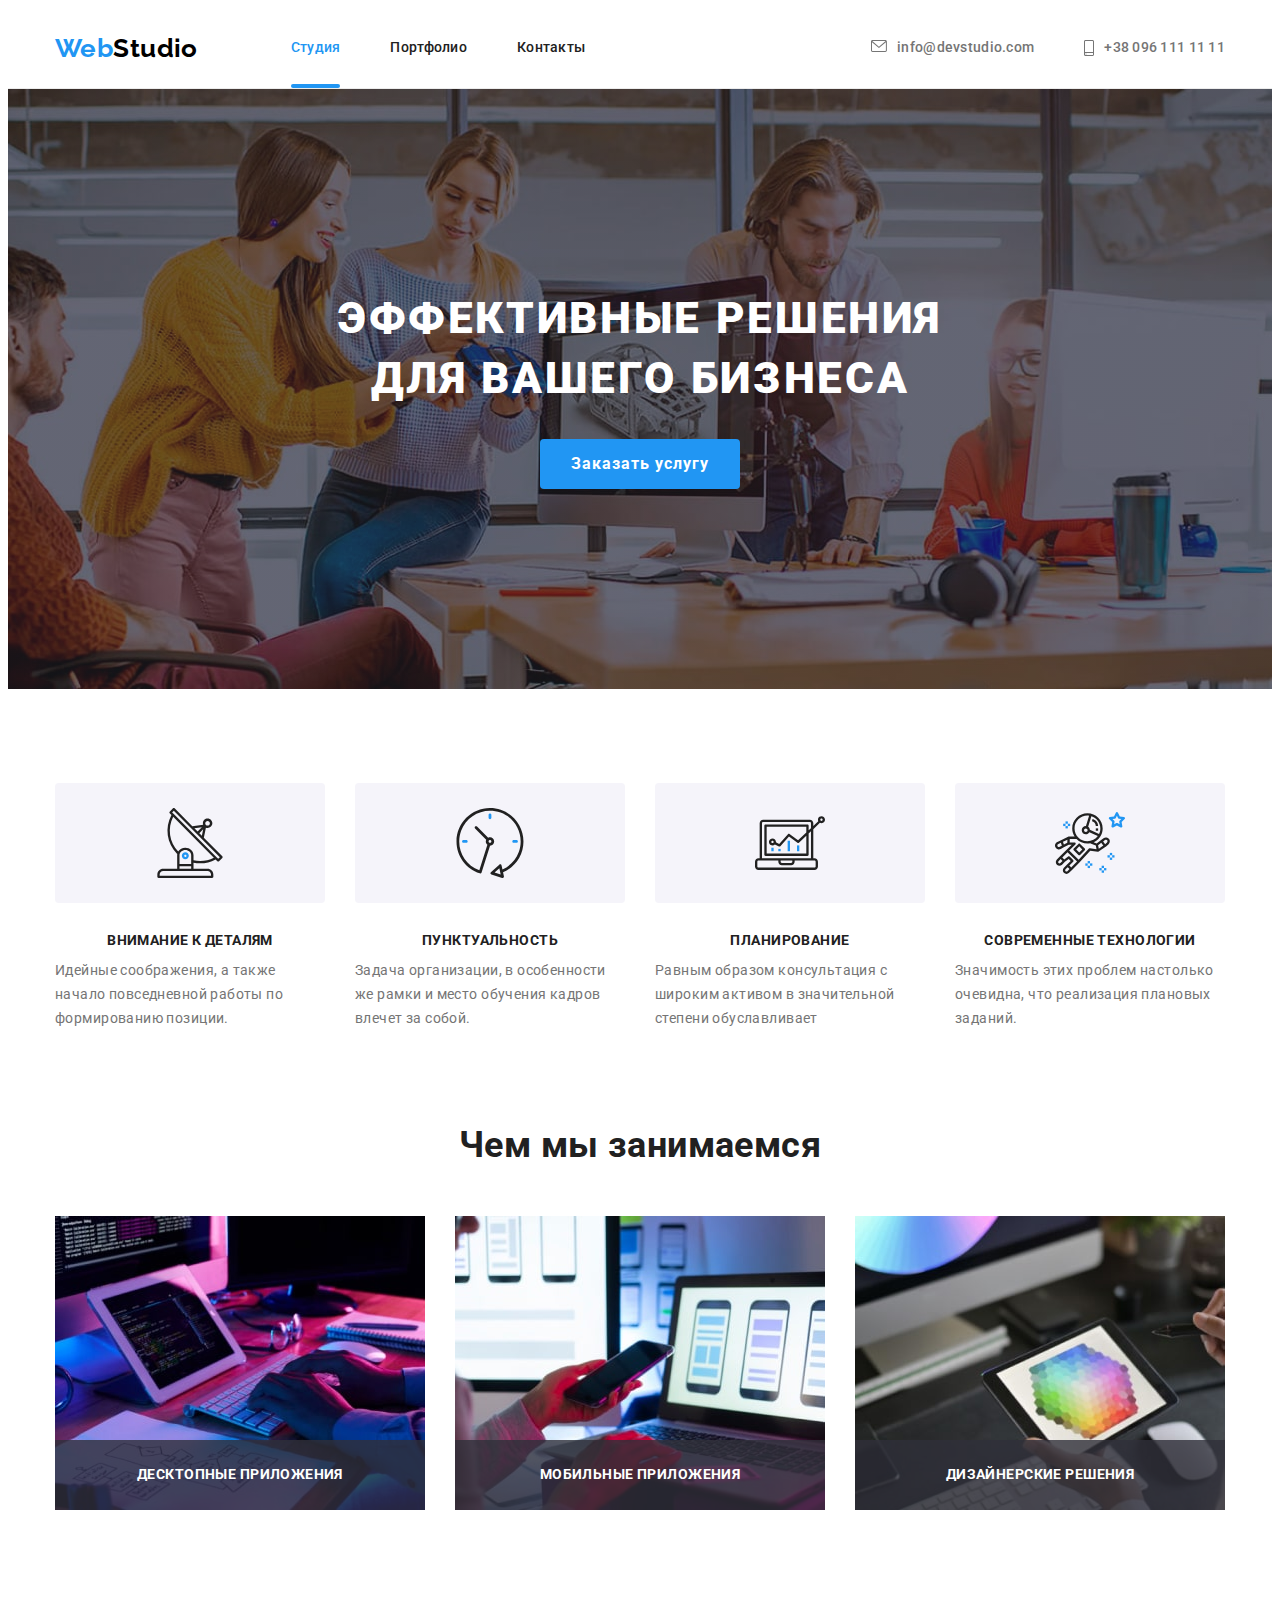
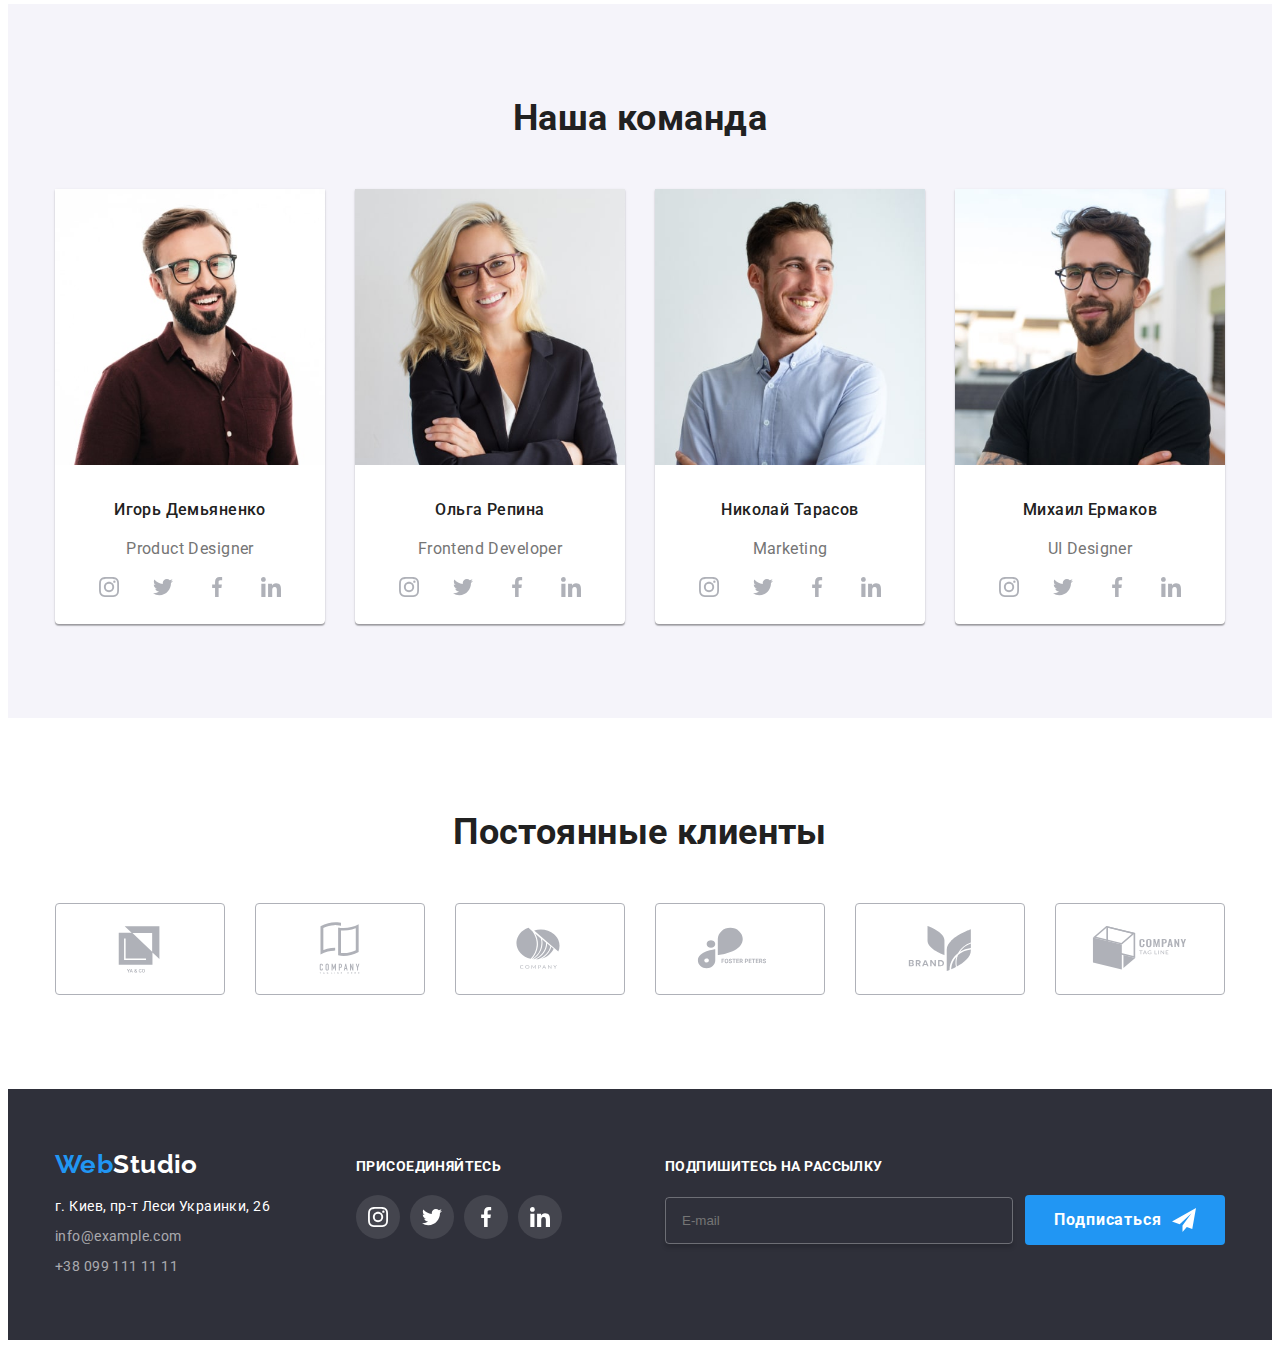
==== commit fc23cd1e: "Fixed mobile menu." ====
--- a/index.html
+++ b/index.html
@@ -1,155 +1,130 @@
 <!DOCTYPE html>
 <html lang="ru">
-  <head>
+
+<head>
     <meta charset="UTF-8" />
     <meta http-equiv="X-UA-Compatible" content="IE=edge" />
     <meta name="viewport" content="width=device-width, initial-scale=1.0" />
     <title>Document</title>
     <link rel="preconnect" href="https://fonts.googleapis.com" />
     <link rel="preconnect" href="https://fonts.gstatic.com" crossorigin />
-    <link
-      href="https://fonts.googleapis.com/css2?family=Raleway:wght@700&family=Roboto:wght@400;500;700;900&display=swap"
-      rel="stylesheet"
-    />
-    <link
-      rel="stylesheet"
-      href="https://cdnjs.cloudflare.com/ajax/libs/modern-normalize/1.1.0/modern-normalize.min.css"
-      integrity="sha512-wpPYUAdjBVSE4KJnH1VR1HeZfpl1ub8YT/NKx4PuQ5NmX2tKuGu6U/JRp5y+Y8XG2tV+wKQpNHVUX03MfMFn9Q=="
-      crossorigin="anonymous"
-      referrerpolicy="no-referrer"
+    <link href="https://fonts.googleapis.com/css2?family=Raleway:wght@700&family=Roboto:wght@400;500;700;900&display=swap" rel="stylesheet" />
+    <link rel="stylesheet" href="https://cdnjs.cloudflare.com/ajax/libs/modern-normalize/1.1.0/modern-normalize.min.css" integrity="sha512-wpPYUAdjBVSE4KJnH1VR1HeZfpl1ub8YT/NKx4PuQ5NmX2tKuGu6U/JRp5y+Y8XG2tV+wKQpNHVUX03MfMFn9Q==" crossorigin="anonymous" referrerpolicy="no-referrer"
     />
     <link rel="stylesheet" href="./css/main.min.css" />
-  </head>
+</head>
 
-  <body>
+<body>
     <header class="page-header">
-      <div class="container space-between__header">
-        <nav class="nav">
-          <a class="logo logo--indents link" href="./">
+        <div class="container space-between__header">
+            <nav class="nav">
+                <a class="logo logo--indents link" href="./">
             Web<span class="logo--color">Studio</span>
           </a>
-          <ul class="nav__list list">
-            <li class="nav__item">
-              <a class="nav__link link nav__link--current" href="./index.html"
-                >Студия</a
+                <ul class="nav__list list">
+                    <li class="nav__item">
+                        <a class="nav__link link nav__link--current" href="./index.html">Студия</a
               >
             </li>
             <li class="nav__item">
               <a class="nav__link link" href="./portfolio.html">Портфолио</a>
-            </li>
-            <li class="nav__item">
-              <a class="nav__link link" href="/Контакты">Контакты</a>
-            </li>
-          </ul>
-        </nav>
-        <div class="contact-info">
-          <a
-            class="contact-info__link link"
-            href="mailto:info@devstudio.com"
-            target="_blank"
-            rel="no-referrer noopener"
-          >
-            <svg class="contact-info__item" width="16" height="12">
+                    </li>
+                    <li class="nav__item">
+                        <a class="nav__link link" href="/Контакты">Контакты</a>
+                    </li>
+                </ul>
+            </nav>
+            <div class="contact-info">
+                <a class="contact-info__link link" href="mailto:info@devstudio.com" target="_blank" rel="no-referrer noopener">
+                    <svg class="contact-info__item" width="16" height="12">
               <use href="./images/icons/sprite.svg#icon-envelope"></use>
-            </svg>
-            info@devstudio.com
-          </a>
-          <a
-            class="contact-info__link link"
-            href="tel:+380961111111"
-            target="_blank"
-            rel="no-referrer noopener"
-          >
-            <svg class="contact-info__item" width="10" height="16">
+            </svg> info@devstudio.com
+                </a>
+                <a class="contact-info__link link" href="tel:+380961111111" target="_blank" rel="no-referrer noopener">
+                    <svg class="contact-info__item" width="10" height="16">
               <use href="./images/icons/sprite.svg#icon-smartphone"></use>
-            </svg>
-            +38 096 111 11 11
-          </a>
-        </div>
-        <button
-          class="nav__mobile-menu--btn"
-          aria-expanded="false"
-          aria-controls="mobile-menu"
-          data-menu-open
-        >
+            </svg> +38 096 111 11 11
+                </a>
+            </div>
+            <button class="nav__mobile-menu--btn" aria-expanded="false" aria-controls="mobile-menu" data-menu-open>
           <svg class="mobile-menu__icon" width="40" height="40">
             <use href="./images/icons/sprite.svg#icon-mob-menu"></use>
           </svg>
         </button>
-        <div class="mobile-menu is-hidden" id="mobile-menu" data-menu>
-          <div class="mobile-menu__container">
-            <button
-              type="button"
-              class="mobile-menu__btn-close"
-              data-menu-close
-            >
-              <svg width="40" height="40">
-                <use href="./images/icons/sprite.svg#icon-close-btn"></use>
-              </svg>
-            </button>
-            <div class="mobile-menu__content-wraper">
-              <ul class="mobile-menu__list list">
-                <li class="mobile-menu__item">
-                  <a
-                    class="mobile-menu__main-link link current-page"
-                    href="./index.html"
-                    >Студия</a
-                  >
-                </li>
-                <li class="mobile-menu__item">
-                  <a class="mobile-menu__main-link link" href="./portfolio.html"
-                    >Портфолио</a
-                  >
-                </li>
-                <li class="mobile-menu__item">
-                  <a class="mobile-menu__main-link link" href="">Контакты</a>
-                </li>
-              </ul>
-              <div class="mobile-menu__bottom-container">
-                <p class="mobile-menu__contact mobile-menu__contact--tel">
-                  <a
-                    class="link"
-                    href="tel:+380961111111"
-                    target="_blank"
-                    rel="no-referrer noopener"
-                  >
-                    +38 096 111 11 11
-                  </a>
-                </p>
-                <p class="mobile-menu__contact mobile-menu__contact--mail">
-                  <a
-                    class="link"
-                    href="mailto:info@devstudio.com"
-                    target="_blank"
-                    rel="no-referrer noopener"
-                  >
-                    info@devstudio.com
-                  </a>
-                </p>
-                <ul class="mobile-menu__socials list">
-                  <li class="mobile-menu__socials-item">
-                    <a class="mobile-menu__social-link link" href=""
-                      >Instagram</a
-                    >
-                  </li>
-                  <li class="mobile-menu__socials-item">
-                    <a class="mobile-menu__social-link link" href="">Twitter</a>
-                  </li>
-                  <li class="mobile-menu__socials-item">
-                    <a class="mobile-menu__social-link link" href=""
-                      >Facebook</a
-                    >
-                  </li>
-                  <li class="mobile-menu__socials-item">
-                    <a class="mobile-menu__social-link link" href=""
-                      >LinkedIn</a
-                    >
-                  </li>
-                </ul>
+            <div class="mobile-menu is-hidden" id="mobile-menu" data-menu>
+              <div class="mobile-menu__container">
+                <button type="button" class="mobile-menu__btn-close" data-menu-close>
+                  <svg width="40" height="40">
+                    <use href="./images/icons/sprite.svg#icon-close-btn"></use>
+                  </svg>
+                </button>
+                <div class="mobile-menu__nav">
+                  <ul class="mobile-menu__list list">
+                    <li class="mobile-menu__item">
+                        <a 
+                          class="mobile-menu__main-link link current-page" 
+                          href="./index.html">
+                          Студия
+                        </a>
+                      </li>
+                      <li class="mobile-menu__item">
+                        <a 
+                          class="mobile-menu__main-link link" 
+                          href="./portfolio.html">
+                          Портфолио
+                        </a>
+                      </li>
+                      <li class="mobile-menu__item">
+                        <a 
+                          class="mobile-menu__main-link link"
+                          href="#">
+                          Контакты
+                        </a>
+                      </li>
+                  </ul>
+                </div>
+                <div class="mobile-menu__contacts">
+                  <p class="mobile-menu__contact mobile-menu__contact--tel">
+                    <a class="link" 
+                      href="tel:+380961111111" 
+                      target="_blank" 
+                      rel="no-referrer noopener">
+                      +38 096 111 11 11
+                    </a>
+                  </p>
+                  <p class="mobile-menu__contact mobile-menu__contact--mail">
+                    <a class="link" 
+                      href="mailto:info@devstudio.com" 
+                      target="_blank" 
+                      rel="no-referrer noopener">
+                      info@devstudio.com
+                    </a>
+                  </p>
+                  <ul class="mobile-menu__socials list">
+                    <li class="mobile-menu__socials-item">
+                      <a class="mobile-menu__social-link link" 
+                        href="">Instagram
+                      </a>
+                    </li>
+                    <li class="mobile-menu__socials-item">
+                      <a class="mobile-menu__social-link link" 
+                        href="">Twitter
+                      </a>
+                    </li>
+                    <li class="mobile-menu__socials-item">
+                      <a class="mobile-menu__social-link link" 
+                        href="">Facebook
+                      </a>
+                    </li>
+                    <li class="mobile-menu__socials-item">
+                      <a class="mobile-menu__social-link link"
+                        href="">LinkedIn
+                      </a>
+                    </li>
+                  </ul>
+                </div>
               </div>
             </div>
-          </div>
-        </div>
       </div>
     </header>
     <main>
@@ -270,362 +245,247 @@
                         ></use>
                       </svg>
                     </a>
-                  </li>
-                  <li class="socials__item">
-                    <a
-                      class="socials__link link team__socials-icon--fill"
-                      href="#"
-                      target="_blank"
-                      rel="noreferrer noopener"
-                    >
-                      <svg class="socials__link-icon" width="20" height="20">
+                                </li>
+                                <li class="socials__item">
+                                    <a class="socials__link link team__socials-icon--fill" href="#" target="_blank" rel="noreferrer noopener">
+                                        <svg class="socials__link-icon" width="20" height="20">
                         <use
                           href="./images/icons/sprite.svg#icon-twitter"
                         ></use>
                       </svg>
-                    </a>
-                  </li>
-                  <li class="socials__item">
-                    <a
-                      class="socials__link link team__socials-icon--fill"
-                      href="#"
-                      target="_blank"
-                      rel="noreferrer noopener"
-                    >
-                      <svg class="socials__link-icon" width="20" height="20">
+                                    </a>
+                                </li>
+                                <li class="socials__item">
+                                    <a class="socials__link link team__socials-icon--fill" href="#" target="_blank" rel="noreferrer noopener">
+                                        <svg class="socials__link-icon" width="20" height="20">
                         <use
                           href="./images/icons/sprite.svg#icon-facebook"
                         ></use>
                       </svg>
-                    </a>
-                  </li>
-                  <li class="socials__item">
-                    <a
-                      class="socials__link link team__socials-icon--fill"
-                      href="#"
-                      target="_blank"
-                      rel="noreferrer noopener"
-                    >
-                      <svg class="socials__link-icon" width="20" height="20">
+                                    </a>
+                                </li>
+                                <li class="socials__item">
+                                    <a class="socials__link link team__socials-icon--fill" href="#" target="_blank" rel="noreferrer noopener">
+                                        <svg class="socials__link-icon" width="20" height="20">
                         <use
                           href="./images/icons/sprite.svg#icon-linkedin"
                         ></use>
                       </svg>
-                    </a>
-                  </li>
-                </ul>
-              </div>
-            </li>
-            <li class="team__item">
-              <img
-                alt="Ольга Репина"
-                src="./images/team-member-2-450@1x.jpg"
-                srcset="
+                                    </a>
+                                </li>
+                            </ul>
+                        </div>
+                        </li>
+                        <li class="team__item">
+                            <img alt="Ольга Репина" src="./images/team-member-2-450@1x.jpg" srcset="
                   ./images/team-member-2-450@1x.jpg 1x,
                   ./images/team-member-2-900@2x.jpg 2x
-                "
-              />
-              <div class="team__item-description">
-                <h3>Ольга Репина</h3>
-                <p lang="en" class="team__text-description">
-                  Frontend Developer
-                </p>
-                <ul class="team__socials list">
-                  <li class="socials__item">
-                    <a
-                      class="socials__link link team__socials-icon--fill"
-                      href="#"
-                      target="_blank"
-                      rel="noreferrer noopener"
-                    >
-                      <svg class="socials__link-icon" width="20" height="20">
+                " />
+                            <div class="team__item-description">
+                                <h3>Ольга Репина</h3>
+                                <p lang="en" class="team__text-description">
+                                    Frontend Developer
+                                </p>
+                                <ul class="team__socials list">
+                                    <li class="socials__item">
+                                        <a class="socials__link link team__socials-icon--fill" href="#" target="_blank" rel="noreferrer noopener">
+                                            <svg class="socials__link-icon" width="20" height="20">
                         <use
                           href="./images/icons/sprite.svg#icon-instagram"
                         ></use>
                       </svg>
-                    </a>
-                  </li>
-                  <li class="socials__item">
-                    <a
-                      class="socials__link link team__socials-icon--fill"
-                      href="#"
-                      target="_blank"
-                      rel="noreferrer noopener"
-                    >
-                      <svg class="socials__link-icon" width="20" height="20">
+                                        </a>
+                                    </li>
+                                    <li class="socials__item">
+                                        <a class="socials__link link team__socials-icon--fill" href="#" target="_blank" rel="noreferrer noopener">
+                                            <svg class="socials__link-icon" width="20" height="20">
                         <use
                           href="./images/icons/sprite.svg#icon-twitter"
                         ></use>
                       </svg>
-                    </a>
-                  </li>
-                  <li class="socials__item">
-                    <a
-                      class="socials__link link team__socials-icon--fill"
-                      href="#"
-                      target="_blank"
-                      rel="noreferrer noopener"
-                    >
-                      <svg class="socials__link-icon" width="20" height="20">
+                                        </a>
+                                    </li>
+                                    <li class="socials__item">
+                                        <a class="socials__link link team__socials-icon--fill" href="#" target="_blank" rel="noreferrer noopener">
+                                            <svg class="socials__link-icon" width="20" height="20">
                         <use
                           href="./images/icons/sprite.svg#icon-facebook"
                         ></use>
                       </svg>
-                    </a>
-                  </li>
-                  <li class="socials__item">
-                    <a
-                      class="socials__link link team__socials-icon--fill"
-                      href="#"
-                      target="_blank"
-                      rel="noreferrer noopener"
-                    >
-                      <svg class="socials__link-icon" width="20" height="20">
+                                        </a>
+                                    </li>
+                                    <li class="socials__item">
+                                        <a class="socials__link link team__socials-icon--fill" href="#" target="_blank" rel="noreferrer noopener">
+                                            <svg class="socials__link-icon" width="20" height="20">
                         <use
                           href="./images/icons/sprite.svg#icon-linkedin"
                         ></use>
                       </svg>
-                    </a>
-                  </li>
-                </ul>
-              </div>
-            </li>
-            <li class="team__item">
-              <img
-                alt="Николай Тарасов"
-                src="./images/team-member-3-450@1x.jpg"
-                srcset="
+                                        </a>
+                                    </li>
+                                </ul>
+                            </div>
+                        </li>
+                        <li class="team__item">
+                            <img alt="Николай Тарасов" src="./images/team-member-3-450@1x.jpg" srcset="
                   ./images/team-member-3-450@1x.jpg 1x,
                   ./images/team-member-3-900@2x.jpg 2x
-                "
-              />
-              <div class="team__item-description">
-                <h3>Николай Тарасов</h3>
-                <p lang="en" class="team__text-description">Marketing</p>
-                <ul class="team__socials list">
-                  <li class="socials__item">
-                    <a
-                      class="socials__link link team__socials-icon--fill"
-                      href="#"
-                      target="_blank"
-                      rel="noreferrer noopener"
-                    >
-                      <svg class="socials__link-icon" width="20" height="20">
+                " />
+                            <div class="team__item-description">
+                                <h3>Николай Тарасов</h3>
+                                <p lang="en" class="team__text-description">Marketing</p>
+                                <ul class="team__socials list">
+                                    <li class="socials__item">
+                                        <a class="socials__link link team__socials-icon--fill" href="#" target="_blank" rel="noreferrer noopener">
+                                            <svg class="socials__link-icon" width="20" height="20">
                         <use
                           href="./images/icons/sprite.svg#icon-instagram"
                         ></use>
                       </svg>
-                    </a>
-                  </li>
-                  <li class="socials__item">
-                    <a
-                      class="socials__link link team__socials-icon--fill"
-                      href="#"
-                      target="_blank"
-                      rel="noreferrer noopener"
-                    >
-                      <svg class="socials__link-icon" width="20" height="20">
+                                        </a>
+                                    </li>
+                                    <li class="socials__item">
+                                        <a class="socials__link link team__socials-icon--fill" href="#" target="_blank" rel="noreferrer noopener">
+                                            <svg class="socials__link-icon" width="20" height="20">
                         <use
                           href="./images/icons/sprite.svg#icon-twitter"
                         ></use>
                       </svg>
-                    </a>
-                  </li>
-                  <li class="socials__item">
-                    <a
-                      class="socials__link link team__socials-icon--fill"
-                      href="#"
-                      target="_blank"
-                      rel="noreferrer noopener"
-                    >
-                      <svg class="socials__link-icon" width="20" height="20">
+                                        </a>
+                                    </li>
+                                    <li class="socials__item">
+                                        <a class="socials__link link team__socials-icon--fill" href="#" target="_blank" rel="noreferrer noopener">
+                                            <svg class="socials__link-icon" width="20" height="20">
                         <use
                           href="./images/icons/sprite.svg#icon-facebook"
                         ></use>
                       </svg>
-                    </a>
-                  </li>
-                  <li class="socials__item">
-                    <a
-                      class="socials__link link team__socials-icon--fill"
-                      href="#"
-                      target="_blank"
-                      rel="noreferrer noopener"
-                    >
-                      <svg class="socials__link-icon" width="20" height="20">
+                                        </a>
+                                    </li>
+                                    <li class="socials__item">
+                                        <a class="socials__link link team__socials-icon--fill" href="#" target="_blank" rel="noreferrer noopener">
+                                            <svg class="socials__link-icon" width="20" height="20">
                         <use
                           href="./images/icons/sprite.svg#icon-linkedin"
                         ></use>
                       </svg>
-                    </a>
-                  </li>
-                </ul>
-              </div>
-            </li>
-            <li class="team__item">
-              <img
-                alt="Михаил Ермаков"
-                src="./images/team-member-4-450@1x.jpg"
-                srcset="
+                                        </a>
+                                    </li>
+                                </ul>
+                            </div>
+                        </li>
+                        <li class="team__item">
+                            <img alt="Михаил Ермаков" src="./images/team-member-4-450@1x.jpg" srcset="
                   ./images/team-member-4-450@1x.jpg 1x,
                   ./images/team-member-4-900@2x.jpg 2x
-                "
-              />
-              <div class="team__item-description">
-                <h3>Михаил Ермаков</h3>
-                <p lang="en" class="team__text-description">UI Designer</p>
-                <ul class="team__socials list">
-                  <li class="socials__item">
-                    <a
-                      class="socials__link link team__socials-icon--fill"
-                      href="#"
-                      target="_blank"
-                      rel="noreferrer noopener"
-                    >
-                      <svg class="socials__link-icon" width="20" height="20">
+                " />
+                            <div class="team__item-description">
+                                <h3>Михаил Ермаков</h3>
+                                <p lang="en" class="team__text-description">UI Designer</p>
+                                <ul class="team__socials list">
+                                    <li class="socials__item">
+                                        <a class="socials__link link team__socials-icon--fill" href="#" target="_blank" rel="noreferrer noopener">
+                                            <svg class="socials__link-icon" width="20" height="20">
                         <use
                           href="./images/icons/sprite.svg#icon-instagram"
                         ></use>
                       </svg>
-                    </a>
-                  </li>
-                  <li class="socials__item">
-                    <a
-                      class="socials__link link team__socials-icon--fill"
-                      href="#"
-                      target="_blank"
-                      rel="noreferrer noopener"
-                    >
-                      <svg class="socials__link-icon" width="20" height="20">
+                                        </a>
+                                    </li>
+                                    <li class="socials__item">
+                                        <a class="socials__link link team__socials-icon--fill" href="#" target="_blank" rel="noreferrer noopener">
+                                            <svg class="socials__link-icon" width="20" height="20">
                         <use
                           href="./images/icons/sprite.svg#icon-twitter"
                         ></use>
                       </svg>
-                    </a>
-                  </li>
-                  <li class="socials__item">
-                    <a
-                      class="socials__link link team__socials-icon--fill"
-                      href="#"
-                      target="_blank"
-                      rel="noreferrer noopener"
-                    >
-                      <svg class="socials__link-icon" width="20" height="20">
+                                        </a>
+                                    </li>
+                                    <li class="socials__item">
+                                        <a class="socials__link link team__socials-icon--fill" href="#" target="_blank" rel="noreferrer noopener">
+                                            <svg class="socials__link-icon" width="20" height="20">
                         <use
                           href="./images/icons/sprite.svg#icon-facebook"
                         ></use>
                       </svg>
-                    </a>
-                  </li>
-                  <li class="socials__item">
-                    <a
-                      class="socials__link link team__socials-icon--fill"
-                      href="#"
-                      target="_blank"
-                      rel="noreferrer noopener"
-                    >
-                      <svg class="socials__link-icon" width="20" height="20">
+                                        </a>
+                                    </li>
+                                    <li class="socials__item">
+                                        <a class="socials__link link team__socials-icon--fill" href="#" target="_blank" rel="noreferrer noopener">
+                                            <svg class="socials__link-icon" width="20" height="20">
                         <use
                           href="./images/icons/sprite.svg#icon-linkedin"
                         ></use>
                       </svg>
-                    </a>
-                  </li>
-                </ul>
-              </div>
-            </li>
-          </ul>
-        </div>
-      </section>
-      <section class="section">
-        <div class="container">
-          <h2 class="section__title">Постоянные клиенты</h2>
-          <ul class="clients__list list">
-            <li class="clients__item">
-              <a
-                class="client__link link"
-                href="#"
-                target="_blank"
-                rel="norefferer noopener"
-              >
-                <svg class="client__icon">
+                                        </a>
+                                    </li>
+                                </ul>
+                            </div>
+                        </li>
+                        </ul>
+                    </div>
+                    </section>
+                    <section class="section">
+                        <div class="container">
+                            <h2 class="section__title">Постоянные клиенты</h2>
+                            <ul class="clients__list list">
+                                <li class="clients__item">
+                                    <a class="client__link link" href="#" target="_blank" rel="norefferer noopener">
+                                        <svg class="client__icon">
                   <use href="./images/icons/sprite.svg#icon-company-1"></use>
                 </svg>
-              </a>
-            </li>
-            <li class="clients__item">
-              <a
-                class="client__link link"
-                href="#"
-                target="_blank"
-                rel="norefferer noopener"
-              >
-                <svg class="client__icon">
+                                    </a>
+                                </li>
+                                <li class="clients__item">
+                                    <a class="client__link link" href="#" target="_blank" rel="norefferer noopener">
+                                        <svg class="client__icon">
                   <use href="./images/icons/sprite.svg#icon-company-2"></use>
                 </svg>
-              </a>
-            </li>
-            <li class="clients__item">
-              <a
-                class="client__link link"
-                href="#"
-                target="_blank"
-                rel="norefferer noopener"
-              >
-                <svg class="client__icon">
+                                    </a>
+                                </li>
+                                <li class="clients__item">
+                                    <a class="client__link link" href="#" target="_blank" rel="norefferer noopener">
+                                        <svg class="client__icon">
                   <use href="./images/icons/sprite.svg#icon-company-3"></use>
                 </svg>
-              </a>
-            </li>
-            <li class="clients__item">
-              <a
-                class="client__link link"
-                href="#"
-                target="_blank"
-                rel="norefferer noopener"
-              >
-                <svg class="client__icon">
+                                    </a>
+                                </li>
+                                <li class="clients__item">
+                                    <a class="client__link link" href="#" target="_blank" rel="norefferer noopener">
+                                        <svg class="client__icon">
                   <use href="./images/icons/sprite.svg#icon-company-4"></use>
                 </svg>
-              </a>
-            </li>
-            <li class="clients__item">
-              <a
-                class="client__link link"
-                href="#"
-                target="_blank"
-                rel="norefferer noopener"
-              >
-                <svg class="client__icon">
+                                    </a>
+                                </li>
+                                <li class="clients__item">
+                                    <a class="client__link link" href="#" target="_blank" rel="norefferer noopener">
+                                        <svg class="client__icon">
                   <use href="./images/icons/sprite.svg#icon-company-5"></use>
                 </svg>
-              </a>
-            </li>
-            <li class="clients__item">
-              <a
-                class="client__link link"
-                href="#"
-                target="_blank"
-                rel="norefferer noopener"
-              >
-                <svg class="client__icon" width="94" height="44">
+                                    </a>
+                                </li>
+                                <li class="clients__item">
+                                    <a class="client__link link" href="#" target="_blank" rel="norefferer noopener">
+                                        <svg class="client__icon" width="94" height="44">
                   <use href="./images/icons/sprite.svg#icon-company-6"></use>
                 </svg>
-              </a>
-            </li>
-          </ul>
-        </div>
-      </section>
-    </main>
-    <footer class="footer">
-      <div class="container space-between__footer">
-        <div class="footer__768-wraper">
-          <address class="address address__text footer__address">
+                                    </a>
+                                </li>
+                            </ul>
+                        </div>
+                    </section>
+                    </main>
+                    <footer class="footer">
+                        <div class="container space-between__footer">
+                            <div class="footer__768-wraper">
+                                <address class="address address__text footer__address">
             <a href="./" class="logo link">
               Web<span class="logo__footer">Studio</span>
             </a>
             <ul class="address__list list">
-              <li class="address__item-wrap">г. Киев, пр-т Леси Украинки, 26</li>
+              <li class="address__item-wrap">
+                г. Киев, пр-т Леси Украинки, 26
+              </li>
               <li class="address__item-wrap">
                 <a
                   class="address__mail-tel link"
@@ -641,111 +501,62 @@
               </li>
             </ul>
           </address>
-          <div class="footer__social">
-            <b class="footer__block-title">присоединяйтесь</b>
-            <ul class="footer-social-list list">
-              <li class="socials__item link">
-                <a
-                  class="socials__link footer__socials-icon--bg"
-                  href="#"
-                  target="_blank"
-                  rel="norefferer noopener"
-                >
-                  <svg
-                    class="socials__link-icon footer__socials-icon--fill"
-                    width="20"
-                    height="20"
-                  >
+                                <div class="footer__social">
+                                    <b class="footer__block-title">присоединяйтесь</b>
+                                    <ul class="footer-social-list list">
+                                        <li class="socials__item link">
+                                            <a class="socials__link footer__socials-icon--bg" href="#" target="_blank" rel="norefferer noopener">
+                                                <svg class="socials__link-icon footer__socials-icon--fill" width="20" height="20">
                     <use href="./images/icons/sprite.svg#icon-instagram"></use>
                   </svg>
-                </a>
-              </li>
-              <li class="socials__item link">
-                <a
-                  class="socials__link footer__socials-icon--bg"
-                  href="#"
-                  target="_blank"
-                  rel="norefferer noopener"
-                >
-                  <svg
-                    class="socials__link-icon footer__socials-icon--fill"
-                    width="20"
-                    height="20"
-                  >
+                                            </a>
+                                        </li>
+                                        <li class="socials__item link">
+                                            <a class="socials__link footer__socials-icon--bg" href="#" target="_blank" rel="norefferer noopener">
+                                                <svg class="socials__link-icon footer__socials-icon--fill" width="20" height="20">
                     <use href="./images/icons/sprite.svg#icon-twitter"></use>
                   </svg>
-                </a>
-              </li>
-              <li class="socials__item link">
-                <a
-                  class="socials__link footer__socials-icon--bg"
-                  href="#"
-                  target="_blank"
-                  rel="norefferer noopener"
-                >
-                  <svg
-                    class="socials__link-icon footer__socials-icon--fill"
-                    width="20"
-                    height="20"
-                  >
+                                            </a>
+                                        </li>
+                                        <li class="socials__item link">
+                                            <a class="socials__link footer__socials-icon--bg" href="#" target="_blank" rel="norefferer noopener">
+                                                <svg class="socials__link-icon footer__socials-icon--fill" width="20" height="20">
                     <use href="./images/icons/sprite.svg#icon-facebook"></use>
                   </svg>
-                </a>
-              </li>
-              <li class="socials__item link">
-                <a
-                  class="socials__link footer__socials-icon--bg"
-                  href="#"
-                  target="_blank"
-                  rel="norefferer noopener"
-                >
-                  <svg
-                    class="socials__link-icon footer__socials-icon--fill"
-                    width="20"
-                    height="20"
-                  >
+                                            </a>
+                                        </li>
+                                        <li class="socials__item link">
+                                            <a class="socials__link footer__socials-icon--bg" href="#" target="_blank" rel="norefferer noopener">
+                                                <svg class="socials__link-icon footer__socials-icon--fill" width="20" height="20">
                     <use href="./images/icons/sprite.svg#icon-linkedin"></use>
                   </svg>
-                </a>
-              </li>
-            </ul>
-          </div>
-        </div>       
-        <div>
-          <b class="footer__block-title">подпишитесь на рассылку</b>
-          <div class="subscribe">
-            <input
-              type="email"
-              name="email"
-              placeholder="E-mail"
-              class="subscribe__input-email"
-            />
-            <button
-              type="submit"
-              class="button button__wide--blue subscribe__btn"
-            >
+                                            </a>
+                                        </li>
+                                    </ul>
+                                </div>
+                            </div>
+                            <div>
+                                <b class="footer__block-title">подпишитесь на рассылку</b>
+                                <div class="subscribe">
+                                    <input type="email" name="email" placeholder="E-mail" class="subscribe__input-email" />
+                                    <button type="submit" class="button button__wide--blue subscribe__btn">
               Подписаться
               <svg class="subscribe__btn-icon" width="24" height="24">
                 <use href="./images/icons/sprite.svg#icon-sign"></use>
               </svg>
             </button>
-          </div>
-        </div>
-      </div>
-    </footer>
-    <div class="backdrop is-hidden" data-modal>
-      <div class="modal-window">
-        <button
-          type="button"
-          class="button__close button__close--position"
-          data-modal-close
-        >
+                                </div>
+                            </div>
+                        </div>
+                    </footer>
+                    <div class="backdrop is-hidden" data-modal>
+                        <div class="modal-window">
+                            <button type="button" class="button__close button__close--position" data-modal-close>
           <svg class="btn-close-icon" width="18" height="18">
             <use href="./images/icons/sprite.svg#icon-close-btn"></use>
           </svg>
         </button>
-        <b class="modal-window__title"
-          >Оставьте свои данные, мы вам перезвоним</b
+                            <b class="modal-window__title">Оставьте свои данные, мы вам перезвоним</b
         >
         <form action="">
           <div>
@@ -816,7 +627,6 @@
               </span>
             </label>
           </div>
-
           <button
             type="submit"
             class="button modal-window__btn--position button__wide--blue"
@@ -829,4 +639,4 @@
     <script src="./js/modal.js"></script>
     <script src="./js/mobile-menu.js"></script>
   </body>
-</html>
+</html>--- a/css/main.min.css
+++ b/css/main.min.css
@@ -1,2 +1,2 @@
-:root{--accent-color: #2196f3;--page-main-text-color: #212121;--secondary-text-color: #757575;--section-bg-color: #2f303a;--button-bg-color: #f5f4fa;--button-text-color: #212121;--active-button-text-color: #ffffff;--section-title-text-color: #212121;--cubic-bezier: cubic-bezier(0.4, 0, 0.2, 1)}.visually-hidden{position:absolute;width:1px;height:1px;margin:-1px;padding:0;overflow:hidden;border:0;clip:rect(0 0 0 0)}@media screen and (min-width: 1200px){.space-between__footer{display:flex;justify-content:space-between}}.space-between__header{display:flex;justify-content:space-between}html{box-sizing:border-box;margin:0 auto}*,*::before,*::after{box-sizing:inherit}h1,h2,h3,h4,h5,h6,p{margin-top:0}a{cursor:default}.link{text-decoration:none}.list{padding:0;margin:0;list-style-type:none}img{display:block;max-width:100%;height:auto}body{font-weight:400;font-size:14px;line-height:1.14;font-family:"Roboto",sans-serif;letter-spacing:.03em;color:var(--page-main-text-color)}.container{max-width:480px;margin-left:auto;margin-right:auto;padding-left:15px;padding-right:15px}@media screen and (min-width: 768px){.container{max-width:768px}}@media screen and (min-width: 1200px){.container{max-width:1200px}}.section{padding:60px 0;width:100%}@media screen and (min-width: 1200px){.section{padding:94px 0}}.section__title{margin-bottom:30px;font-weight:700;font-size:28px;line-height:1.17;font-family:inherit;letter-spacing:inherit;text-align:center;color:var(--section-title-text-color)}@media screen and (min-width: 1200px){.section__title{margin-bottom:50px;font-weight:700;font-size:36px;line-height:1.14;font-family:inherit;letter-spacing:inherit}}.button{font-weight:500;font-size:16px;line-height:1.62;font-family:"Roboto",sans-serif;letter-spacing:.03em;padding:6px 22px;border:transparent;border-radius:4px;text-align:center;color:var(--button-text-color);background-color:var(--button-bg-color);transition:background-color 250ms var(--cubic-bezier),color 250ms var(--cubic-bezier),box-shadow 250ms var(--cubic-bezier);cursor:pointer}.button:hover,.button:focus{background-color:var(--accent-color);color:var(--active-button-text-color);box-shadow:0px 4px 4px rgba(0,0,0,0.25)}.button__filter--indent{display:block;margin-bottom:21px}@media screen and (min-width: 1200px){.button__filter--indent{margin-bottom:50px}}.button__wide--blue{width:200px;height:50px;font-weight:700;font-size:16px;line-height:1.87;font-family:inherit;letter-spacing:.06em;color:#ffffff;background-color:var(--accent-color)}.button__close{display:flex;align-items:center;justify-content:center;width:30px;height:30px;border-radius:50%;background-color:unset;border:1px solid rgba(0,0,0,0.1);transition:fill 250ms var(--cubic-bezier)}.button__close:hover{fill:var(--accent-color);cursor:pointer}.form__lable{display:block;margin-bottom:4px;font-weight:400;font-size:12px;line-height:calc(14 / 12);font-family:inherit;letter-spacing:.01em;color:var(--secondary-text-color)}.form__input{width:100%;height:40px;margin-bottom:12px;padding-left:42px;padding-right:12px;border:1px solid rgba(33,33,33,0.2);border-radius:4px;font-size:16px;border:1px solid border;transition:border 250ms var(--cubic-bezier)}.form__input:focus{border:1px solid var(--accent-color);background-color:transparent;outline:none;cursor:pointer}.form__input:focus ~ .input__icon{fill:var(--accent-color)}.form__input-wraper{position:relative}.input__icon{position:absolute;top:0;left:12px;fill:var(--button-text-color);transition:fill 250ms var(--cubic-bezier)}.form__comment{width:100%;min-height:120px;padding:12px 16px;margin-bottom:20px;border:1px solid rgba(33,33,33,0.2);resize:none;border-radius:4px;font-weight:400;font-size:12px;line-height:calc(14 / 12);font-family:inherit;letter-spacing:.01em;transition:border 250ms var(--cubic-bezier)}.form__comment::placeholder{font-weight:400;font-size:14px;line-height:calc(16 / 14);font-family:inherit;letter-spacing:.01em;color:rgba(117,117,117,0.5)}.form__comment:focus{outline:none;border:1px solid var(--accent-color)}.form__policy-wraper{display:flex;align-items:center;justify-content:center}.form__checkbox:checked+.form__policy-text::before{background-color:var(--accent-color);background-image:url(../images/icons/check.svg);background-size:contain;background-repeat:no-repeat;background-position:center;border:none}.form__policy-text{display:flex;align-items:center;justify-content:center;font-weight:400;font-size:12px;line-height:1.17;font-family:inherit;letter-spacing:inherit;text-align:center;color:var(--secondary-text-color)}.form__policy-text::before{content:"";width:16px;height:16px;margin-right:8px;border:2px solid var(--button-text-color);border-radius:2px}@media screen and (min-width: 1200px){.form__policy-text{font-weight:400;font-size:14px;line-height:1.7;font-family:inherit;letter-spacing:inherit}}.modal-window__btn--position{position:relative;left:50%;transform:translate(-50%, 0);margin-top:30px}.form__policy-link{text-decoration-line:underline;color:var(--accent-color)}.logo{font-weight:700;font-size:24px;line-height:1.17;font-family:"Raleway";letter-spacing:.03;color:var(--accent-color)}@media screen and (min-width: 1200px){.logo{font-weight:700;font-size:26px;line-height:1.17;font-family:"Raleway";letter-spacing:.03}}.logo--indents{padding:16px 0}@media screen and (min-width: 1200px){.logo--indents{padding-top:24px;padding-bottom:25px;margin-right:93px}}.logo--color{color:#000000}.socials__item{width:44px;height:44px}.socials__item:not(:last-child){margin-right:10px}.socials__link-icon{transition:fill 250ms var(--cubic-bezier);transition:background-color 2600ms var(--cubic-bezier)}.socials__link{width:100%;height:100%;display:flex;align-items:center;justify-content:center;border-radius:50%;transition:background-color 250ms var(--cubic-bezier)}.socials__link:hover,.socials__link:focus,.socials__link:hover .socials__link-icon,.socials__link:focus .socials__link-icon{fill:#ffffff;background-color:var(--accent-color);cursor:pointer}.address{font-style:normal;color:#ffffff}.address a{cursor:pointer}.address__list{margin-top:20px}.address__item-wrap{display:block;width:231px;height:21px}.address__item-wrap:not(:last-child){margin-bottom:9px}@media screen and (max-width: 767px){.address__item-wrap{margin-left:auto;margin-right:auto}}.addres__text{font-weight:400;font-size:14px;line-height:1.71;font-family:inherit;letter-spacing:inherit}.address__mail-tel{color:rgba(255,255,255,0.6)}.subscribe{display:flex;align-items:center;justify-content:center}@media screen and (max-width: 1199px){.subscribe{flex-direction:column}}.subscribe__input-email{width:100%;background:transparent;border:none;padding:15px 0;padding-left:16px;border:1px solid rgba(255,255,255,0.3);border-radius:4px;box-shadow:0px 4px 4px rgba(0,0,0,0.15);color:rgba(255,255,255,0.6);transition:border 250ms var(--cubic-bezier)}.subscribe__input-email:focus{outline:none}@media screen and (min-width: 480px){.subscribe__input-email{width:450px}}@media screen and (max-width: 1199px){.subscribe__input-email{margin-bottom:20px}}@media screen and (min-width: 1200px){.subscribe__input-email{width:348px;margin-right:12px}}.subscribe__btn{display:flex;align-items:center;justify-content:center;margin-top:0}.subscribe__btn-icon{margin-left:10px}.backdrop{position:fixed;top:0;left:0;width:100vw;height:100vh;padding:94px 15px;overflow-y:scroll;background:rgba(0,0,0,0.2);transition:opacity 250ms cubic-bezier(0.4, 0, 0.2, 1),visibility 250ms cubic-bezier(0.4, 0, 0.2, 1)}.backdrop.is-hidden{opacity:0;visibility:hidden;pointer-events:none}.modal-window{position:absolute;top:50%;left:50%;transform:translate(-50%, -50%);width:90%;padding:20px;padding-top:40px;background:#ffffff;box-shadow:0px 1px 3px rgba(0,0,0,0.12),0px 1px 1px rgba(0,0,0,0.14),0px 2px 1px rgba(0,0,0,0.2);border-radius:4px}@media screen and (min-width: 480px){.modal-window{width:450px;min-height:609px;padding:40px}}@media screen and (min-width: 1200px){.modal-window{width:528px;min-height:581px}}.button__close--position{position:absolute;right:8px;top:8px}.modal-window__title{display:block;margin-bottom:12px;font-weight:700;font-size:18px;line-height:1.5;font-family:inherit;letter-spacing:inherit;text-align:center;color:var(--page-main-text-color)}@media screen and (min-width: 480px){.modal-window__title{font-weight:700;font-size:20px;line-height:1.5;font-family:inherit;letter-spacing:inherit}}@media screen and (min-width: 1200px){.modal-window__title{font-weight:700;font-size:20px;line-height:1.15;font-family:inherit;letter-spacing:inherit}}.page-header{box-sizing:inherit;border-bottom:1px solid #ececec}.nav{display:flex}.nav a{cursor:pointer}.nav__list{display:flex;align-items:center;margin:0 auto}@media screen and (max-width: 767px){.nav__list{display:none}}@media screen and (min-width: 768px){.nav__list{margin-left:88px}}.nav__item{position:relative}.nav__item:not(:last-child){margin-right:50px}.nav__link{display:block;padding:32px 0;font-weight:500;font-size:14px;line-height:1.14;font-family:inherit;letter-spacing:.02em;color:var(--page-main-text-color);transition:color 250ms var(--cubic-bezier)}.nav__link:hover,.nav__link:focus{color:var(--accent-color)}.nav__link--current{color:var(--accent-color)}.nav__link--current::after{position:absolute;bottom:0;content:"";display:block;width:100%;height:4px;border-radius:2px;background-color:var(--accent-color)}.nav__mobile-menu--btn{border:none;background-color:transparent;margin-left:auto;padding:0}.nav__mobile-menu--btn:hover,.nav__mobile-menu--btn:focus{fill:var(--accent-color)}@media screen and (min-width: 768px){.nav__mobile-menu--btn{display:none}}.mobile-menu{position:fixed;top:0;left:0;width:100vw;height:100vh;z-index:999;background-color:#ffffff}.mobile-menu.is-hidden{opacity:0;visibility:hidden;pointer-events:none}.mobile-menu__container{position:relative;padding:10px 15px 48px 40px;height:100vh}.mobile-menu__btn-close{width:32px;height:32px;padding:0;display:block;margin-left:auto;border:none;background-color:unset}.mobile-menu__btn-close:hover,.mobile-menu__btn-close:focus{fill:var(--accent-color)}@media screen and (min-width: 480px){.mobile-menu__btn-close{width:40px;height:40px}}.mobile-menu__content-wraper{position:relative}@media screen and (max-height: 500px){.mobile-menu__content-wraper{position:static;display:flex}}.mobile-menu__item{font-weight:500;font-size:28px;line-height:1.1;font-family:inherit;letter-spacing:.02em}.mobile-menu__item:not(:last-child){margin-bottom:32px}@media screen and (min-width: 480px){.mobile-menu__item{font-weight:500;font-size:40px;line-height:1.18;font-family:inherit;letter-spacing:.02em}}.mobile-menu__main-link{color:var(--button-text-color)}.mobile-menu__main-link.current-page{color:var(--accent-color)}.mobile-menu__bottom-container{position:fixed;bottom:48px}.mobile-menu__contact{display:block}.mobile-menu__contact--tel{margin-bottom:32px;font-weight:500;font-size:28px;line-height:1.1;font-family:inherit;letter-spacing:.02em}.mobile-menu__contact--tel a{color:var(--accent-color)}@media screen and (min-width: 480px){.mobile-menu__contact--tel{font-weight:500;font-size:34px;line-height:1.18;font-family:inherit;letter-spacing:.02em}}.mobile-menu__contact--mail{margin-bottom:64px;font-weight:500;font-size:18px;line-height:1.1;font-family:inherit;letter-spacing:.02em}.mobile-menu__contact--mail a{color:var(--secondary-text-color)}@media screen and (min-width: 480px){.mobile-menu__contact--mail{margin-bottom:64px;font-weight:500;font-size:24px;line-height:1.17;font-family:inherit;letter-spacing:.02em}}.mobile-menu__socials{display:flex}.mobile-menu__socials-item:not(:last-child){padding-right:10px;border-right:1px solid rgba(33,33,33,0.2)}.mobile-menu__socials-item:not(:first-child){padding-left:10px}.mobile-menu__social-link{font-weight:500;font-size:12px;line-height:1.1;font-family:inherit;letter-spacing:.01em;color:var(--accent-color)}@media screen and (min-width: 480px){.mobile-menu__social-link{font-weight:500;font-size:18px;line-height:1.22;font-family:inherit;letter-spacing:.02em}}@media screen and (max-width: 767px){.contact-info{display:none}}@media screen and (min-width: 768px){.contact-info{display:flex;flex-direction:column;justify-content:center}}@media screen and (min-width: 1200px){.contact-info{flex-direction:row}}@media screen and (min-width: 1200px){.contact-info__link+.contact-info__link{margin-left:50px}}.contact-info__link{font-weight:500;font-size:14px;line-height:1.14;font-family:inherit;letter-spacing:.02em;color:var(--secondary-text-color);cursor:pointer;fill:var(--secondary-text-color);transition:color 250ms var(--cubic-bezier)}.contact-info__link:hover,.contact-info__link:focus{color:var(--accent-color);fill:currentColor}.contact-info__link:not(:last-child){margin-bottom:10px}@media screen and (min-width: 768px){.contact-info__link{display:flex;justify-content:flex-start}}@media screen and (min-width: 1200px){.contact-info__link{padding:32px 0}.contact-info__link:first-child{margin-bottom:0}}.contact-info__item{margin-right:10px}.hero{padding:118px 0;text-align:center;background-color:#c4c4c4}@media screen and (min-width: 1200px){.hero{padding:200px 0}}.hero__overlay{min-width:100%;margin:0 auto;background-image:linear-gradient(rgba(47,48,58,0.4), rgba(47,48,58,0.4)),url("../images/hero-bg-mobile.jpg");background-repeat:no-repeat;background-position:center;background-size:cover}@media (min-device-pexel-ratio: 2), (min-resolution: 192dpi), (min-resolution: 2dppx){.hero__overlay{background-image:linear-gradient(rgba(47,48,58,0.4), rgba(47,48,58,0.4)),url("../images/hero-bg-mobile@2x.jpg")}}@media screen and (min-width: 480px){.hero__overlay{max-width:480px}}@media screen and (min-width: 768px){.hero__overlay{max-width:768px;background-image:linear-gradient(rgba(47,48,58,0.4), rgba(47,48,58,0.4)),url("../images/hero-bg-tablet.jpg")}}@media screen and (min-width: 768px) and (min-device-pixel-ratio: 2), screen and (min-width: 768px) and (min-resolution: 192dpi), screen and (min-width: 768px) and (min-resolution: 2dppx){.hero__overlay{background-image:linear-gradient(rgba(47,48,58,0.4), rgba(47,48,58,0.4)),url("../images/hero-bg-tablet@2x.jpg")}}@media screen and (min-width: 1200px){.hero__overlay{max-width:1600px;min-height:600px;background-image:linear-gradient(rgba(47,48,58,0.4), rgba(47,48,58,0.4)),url("../images/hero-bg.jpg")}}@media screen and (min-width: 1200px) and (min-width: 1200px) and (min-device-pixel-ratio: 2), screen and (min-width: 1200px) and (min-resolution: 192dpi), screen and (min-width: 1200px) and (min-resolution: 2dppx){.hero__overlay{background-image:linear-gradient(rgba(47,48,58,0.4), rgba(47,48,58,0.4)),url("../images/hero-bg@2x.jpg")}}.hero__title{width:290px;margin:0 auto;margin-bottom:30px;font-weight:900;font-size:18px;line-height:1.62;font-family:inherit;letter-spacing:.06em;text-transform:uppercase;color:#ffffff}@media screen and (min-width: 480px){.hero__title{width:360px;font-weight:900;font-size:26px;line-height:1.14;font-family:inherit;letter-spacing:.06em}}@media screen and (min-width: 1200px){.hero__title{width:696px;font-weight:900;font-size:44px;line-height:1.36;font-family:inherit;letter-spacing:.06em}}@media screen and (min-width: 768px){.features__list{display:flex;flex-wrap:wrap;margin:-15px}}.features__item::before{content:"";display:block;margin-bottom:30px;height:120px;background-size:70px;background-repeat:no-repeat;background-position:center;background-color:#f5f4fa;border-radius:4px}@media screen and (max-width: 767px){.features__item:not(:last-child){margin-bottom:30px}}@media screen and (min-width: 768px){.features__item{width:calc((100% - 4 * 15px) / 2);margin:15px}}@media screen and (min-width: 1200px){.features__item{width:calc((100% - 8 * 15px) / 4)}}.icon-antenna::before{background-image:url("../images/icons/antenna.svg")}.icon-clock::before{background-image:url("../images/icons/clock.svg")}.icon-diagram::before{background-image:url("../images/icons/diagram.svg")}.icon-astronaut::before{background-image:url("../images/icons/astronaut.svg")}.features__item-title{margin-bottom:10px;font-weight:700;font-size:14px;line-height:1.14;font-family:inherit;letter-spacing:inherit;text-transform:uppercase}.features__item-text{margin-bottom:0;font-weight:400;font-size:14px;line-height:1.71;font-family:inherit;letter-spacing:inherit;color:var(--secondary-text-color)}.about__top-indent{padding-top:0}@media screen and (max-width: 1199px){.about__top-indent{display:none}}.about__list{display:flex;align-items:center;justify-content:center}.about__item:not(:last-child){margin-right:30px}.about__wraper{position:relative;display:flex}.about__wraper img{border:none}.about__overlay-title{position:absolute;width:100%;height:70px;bottom:0;margin:0;display:flex;align-items:center;justify-content:center;font-weight:700;font-size:14px;line-height:1.14;font-family:inherit;letter-spacing:.03em;text-align:center;text-transform:uppercase;color:#ffffff;background:rgba(47,48,58,0.8)}.team{background-color:#f5f4fa;text-align:center}@media screen and (min-width: 768px){.team__list,.team__socials{display:flex;align-items:center;justify-content:center;flex-wrap:wrap;margin:-15px}}.team__item{background-color:#ffffff;box-shadow:0px 1px 3px rgba(0,0,0,0.12),0px 1px 1px rgba(0,0,0,0.14),0px 2px 1px rgba(0,0,0,0.2);border-radius:0 0 4px 4px;width:100%}.team__item:not(:last-child){margin-bottom:30px}@media screen and (min-width: 768px){.team__item{width:calc((100% - 4 * 15px) / 2);margin:15px}}@media screen and (min-width: 1200px){.team__item{width:calc((100% - 8 * 15px) / 4)}}.team__item-description{padding-top:30px;padding-bottom:24px}.team__item-description>h3{font-weight:500;font-size:16px;line-height:1.2;font-family:inherit;letter-spacing:inherit;margin-bottom:10px}.team__item-description>p{font-weight:400;font-size:16px;line-height:1.2;font-family:inherit;letter-spacing:inherit;color:var(--secondary-text-color)}@media screen and (min-width: 1200px){.team__item-description{padding-bottom:30px}.team__item-description>h3{font-weight:500;font-size:16px;line-height:1.9;font-family:inherit;letter-spacing:inherit}.team__item-description>p{font-weight:400;font-size:16px;line-height:1.8;font-family:inherit;letter-spacing:inherit;color:var(--secondary-text-color)}}.team__pos-descr{padding-bottom:16px}.team__socials{display:flex;display:flex;align-items:center;justify-content:center}.team__socials-icon--bg{background-color:#ffffff}.team__socials-icon--fill{fill:#afb1b8}.clients__list{display:flex;align-items:center;justify-content:center;flex-wrap:wrap;margin:-15px}.clients__item{width:calc((100% - 4 * 15px) / 2);height:92px;margin:15px}@media screen and (min-width: 768px){.clients__item{width:calc((100% - 6 * 15px) / 3)}}@media screen and (min-width: 1200px){.clients__item{width:calc((100% - 12 * 15px) / 6)}}.client__link{width:100%;height:100%;display:flex;align-items:center;justify-content:center;border:1px solid #afb1b8;border-radius:4px;cursor:pointer;transition:border 250ms var(--cubic-bezier)}.client__link:hover,.client__link:focus,.client__link:hover .client__icon,.client__link:focus .client__icon{fill:var(--accent-color);border-color:var(--accent-color)}.client__icon{width:106px;height:60px;fill:#afb1b8;transition:fill 250ms var(--cubic-bezier)}.footer{padding:60px 0;background-color:var(--section-bg-color)}@media screen and (max-width: 767px){.footer__address{text-align:center;margin-bottom:60px}}@media screen and (min-width: 768px){.footer__address{margin-left:60px}}@media screen and (min-width: 1200px){.footer__address{margin-right:70px;margin-left:0}}.logo__footer{color:#ffffff}@media screen and (max-width: 768px){.footer__social{justify-content:space-between;margin-bottom:60px}}@media screen and (min-width: 768px){.footer__social{margin-right:60px}}@media screen and (min-width: 1200px){.footer__social{margin-right:93px}}.footer__block-title{display:block;margin-top:10px;margin-bottom:20px;font-weight:700;font-size:14px;line-height:1.14;font-family:inherit;letter-spacing:inherit;text-transform:uppercase;color:#ffffff}@media screen and (max-width: 767px){.footer__block-title{text-align:center}}@media screen and (min-width: 768px) and (max-width: 1199px){.footer__block-title{text-align:center}}.footer-social-list{display:flex}@media screen and (max-width: 767px){.footer-social-list{justify-content:center;align-content:center}}.footer__socials-icon--bg{background-color:rgba(255,255,255,0.1)}.footer__socials-icon--fill{fill:#ffffff}.footer__768-wraper{display:flex}@media screen and (max-width: 767px){.footer__768-wraper{flex-direction:column}}@media screen and (min-width: 768px) and (max-width: 1199px){.footer__768-wraper{justify-content:space-between;margin-bottom:60px}}.button-list{display:flex;justify-content:center;flex-wrap:wrap}.button-list li:not(:last-child){margin-right:8px}.portfolio-list{width:100%;display:flex;flex-wrap:wrap;justify-content:center}@media screen and (min-width: 768px){.portfolio-list{width:768px;margin:-15px;justify-content:left}}@media screen and (min-width: 1200px){.portfolio-list{width:1200px;margin:-15px}}.portfolio-item{transition:box-shadow 250ms var(--cubic-bezier);margin-bottom:30px}.portfolio-item:hover{box-shadow:0px 1px 1px rgba(0,0,0,0.12),0px 4px 4px rgba(0,0,0,0.06),1px 4px 6px rgba(0,0,0,0.16);cursor:pointer}.portfolio-item:hover .text-overlay{transform:translateY(0%)}.portfolio-item img{margin-bottom:-3px}@media screen and (min-width: 768px){.portfolio-item{width:calc((100% - 4 * 15px) / 2);margin:15px}}@media screen and (min-width: 1200px){.portfolio-item{width:calc((100% - 6 * 15px) / 3);margin:15px}}.item-overlay{position:relative;overflow:hidden}.text-overlay{position:absolute;top:0;left:0;width:100%;height:100%;padding:63px 24px;background-color:rgba(33,150,243,0.9);overflow:auto;transform:translateY(101%);transition:transform 250ms var(--cubic-bezier)}.text-prop{font-weight:400;font-size:18px;line-height:1.56;font-family:inherit;letter-spacing:inherit;color:#ffffff}.item-description{border-bottom:none}.item-text{padding:20px 24px;border-right:1px solid #eeeeee;border-bottom:1px solid #eeeeee;border-left:1px solid #eeeeee;flex-grow:1}.item-text h2{margin-bottom:4px;font-weight:700;font-size:18px;line-height:2;font-family:inherit;letter-spacing:.06em}.item-text a{margin-bottom:0;display:flex;flex-direction:column;height:100%;font-weight:400;font-size:16px;line-height:1.88;font-family:inherit;letter-spacing:inherit;color:var(--secondary-text-color)}
+:root{--accent-color: #2196f3;--page-main-text-color: #212121;--secondary-text-color: #757575;--section-bg-color: #2f303a;--button-bg-color: #f5f4fa;--button-text-color: #212121;--active-button-text-color: #ffffff;--section-title-text-color: #212121;--cubic-bezier: cubic-bezier(0.4, 0, 0.2, 1)}.visually-hidden{position:absolute;width:1px;height:1px;margin:-1px;padding:0;overflow:hidden;border:0;clip:rect(0 0 0 0)}@media screen and (min-width: 1200px){.space-between__footer{display:flex;justify-content:space-between}}.space-between__header{display:flex;justify-content:space-between}html{box-sizing:border-box;margin:0 auto}*,*::before,*::after{box-sizing:inherit}h1,h2,h3,h4,h5,h6,p{margin-top:0}a{cursor:default}.link{text-decoration:none}.list{padding:0;margin:0;list-style-type:none}img{display:block;max-width:100%;height:auto}body{font-weight:400;font-size:14px;line-height:1.14;font-family:"Roboto",sans-serif;letter-spacing:.03em;color:var(--page-main-text-color)}.container{max-width:480px;margin-left:auto;margin-right:auto;padding-left:15px;padding-right:15px}@media screen and (min-width: 768px){.container{max-width:768px}}@media screen and (min-width: 1200px){.container{max-width:1200px}}.section{padding:60px 0;width:100%}@media screen and (min-width: 1200px){.section{padding:94px 0}}.section__title{margin-bottom:30px;font-weight:700;font-size:28px;line-height:1.17;font-family:inherit;letter-spacing:inherit;text-align:center;color:var(--section-title-text-color)}@media screen and (min-width: 1200px){.section__title{margin-bottom:50px;font-weight:700;font-size:36px;line-height:1.14;font-family:inherit;letter-spacing:inherit}}.button{font-weight:500;font-size:16px;line-height:1.62;font-family:"Roboto",sans-serif;letter-spacing:.03em;padding:6px 22px;border:transparent;border-radius:4px;text-align:center;color:var(--button-text-color);background-color:var(--button-bg-color);transition:background-color 250ms var(--cubic-bezier),color 250ms var(--cubic-bezier),box-shadow 250ms var(--cubic-bezier);cursor:pointer}.button:hover,.button:focus{background-color:var(--accent-color);color:var(--active-button-text-color);box-shadow:0px 4px 4px rgba(0,0,0,0.25)}.button__filter--indent{display:block}@media screen and (max-width: 767px){.button__filter--indent{margin-bottom:15px}}.button__wide--blue{width:200px;height:50px;font-weight:700;font-size:16px;line-height:1.87;font-family:inherit;letter-spacing:.06em;color:#ffffff;background-color:var(--accent-color)}.button__close{display:flex;align-items:center;justify-content:center;width:30px;height:30px;border-radius:50%;background-color:unset;border:1px solid rgba(0,0,0,0.1);transition:fill 250ms var(--cubic-bezier)}.button__close:hover{fill:var(--accent-color);cursor:pointer}.form__lable{display:block;margin-bottom:4px;font-weight:400;font-size:12px;line-height:calc(14 / 12);font-family:inherit;letter-spacing:.01em;color:var(--secondary-text-color)}.form__input{width:100%;height:40px;margin-bottom:12px;padding-left:42px;padding-right:12px;border:1px solid rgba(33,33,33,0.2);border-radius:4px;font-size:16px;border:1px solid border;transition:border 250ms var(--cubic-bezier)}.form__input:focus{border:1px solid var(--accent-color);background-color:transparent;outline:none;cursor:pointer}.form__input:focus ~ .input__icon{fill:var(--accent-color)}.form__input-wraper{position:relative}.input__icon{position:absolute;top:0;left:12px;fill:var(--button-text-color);transition:fill 250ms var(--cubic-bezier)}.form__comment{width:100%;min-height:120px;padding:12px 16px;margin-bottom:20px;border:1px solid rgba(33,33,33,0.2);resize:none;border-radius:4px;font-weight:400;font-size:12px;line-height:calc(14 / 12);font-family:inherit;letter-spacing:.01em;transition:border 250ms var(--cubic-bezier)}.form__comment::placeholder{font-weight:400;font-size:14px;line-height:calc(16 / 14);font-family:inherit;letter-spacing:.01em;color:rgba(117,117,117,0.5)}.form__comment:focus{outline:none;border:1px solid var(--accent-color)}.form__policy-wraper{display:flex;align-items:center;justify-content:center}.form__checkbox:checked+.form__policy-text::before{background-color:var(--accent-color);background-image:url(../images/icons/check.svg);background-size:contain;background-repeat:no-repeat;background-position:center;border:none}.form__policy-text{display:flex;align-items:center;justify-content:center;font-weight:400;font-size:12px;line-height:1.17;font-family:inherit;letter-spacing:inherit;text-align:center;color:var(--secondary-text-color)}.form__policy-text::before{content:"";width:16px;height:16px;margin-right:8px;border:2px solid var(--button-text-color);border-radius:2px}@media screen and (min-width: 1200px){.form__policy-text{font-weight:400;font-size:14px;line-height:1.7;font-family:inherit;letter-spacing:inherit}}.modal-window__btn--position{position:relative;left:50%;transform:translate(-50%, 0);margin-top:30px}.form__policy-link{text-decoration-line:underline;color:var(--accent-color)}.logo{font-weight:700;font-size:24px;line-height:1.17;font-family:"Raleway";letter-spacing:.03;color:var(--accent-color)}@media screen and (min-width: 1200px){.logo{font-weight:700;font-size:26px;line-height:1.17;font-family:"Raleway";letter-spacing:.03}}.logo--indents{padding:16px 0}@media screen and (min-width: 768px){.logo--indents{padding:26px 0;margin-right:88px}}@media screen and (min-width: 1200px){.logo--indents{padding-top:25px;padding-bottom:24px;margin-right:93px}}.logo--color{color:#000000}.socials__item{width:44px;height:44px}.socials__item:not(:last-child){margin-right:10px}.socials__link-icon{transition:fill 250ms var(--cubic-bezier);transition:background-color 2600ms var(--cubic-bezier)}.socials__link{width:100%;height:100%;display:flex;align-items:center;justify-content:center;border-radius:50%;transition:background-color 250ms var(--cubic-bezier)}.socials__link:hover,.socials__link:focus,.socials__link:hover .socials__link-icon,.socials__link:focus .socials__link-icon{fill:#ffffff;background-color:var(--accent-color);cursor:pointer}.address{font-style:normal;color:#ffffff}.address a{cursor:pointer}.address__list{margin-top:20px}.address__item-wrap{display:block;width:231px;height:21px}.address__item-wrap:not(:last-child){margin-bottom:9px}@media screen and (max-width: 1199px){.address__item-wrap{margin-left:auto;margin-right:auto}}.addres__text{font-weight:400;font-size:14px;line-height:1.71;font-family:inherit;letter-spacing:inherit}.address__mail-tel{color:rgba(255,255,255,0.6)}.subscribe{display:flex;align-items:center;justify-content:center}@media screen and (max-width: 1199px){.subscribe{flex-direction:column}}.subscribe__input-email{width:100%;background:transparent;border:none;padding:15px 0;padding-left:16px;border:1px solid rgba(255,255,255,0.3);border-radius:4px;box-shadow:0px 4px 4px rgba(0,0,0,0.15);color:rgba(255,255,255,0.6);transition:border 250ms var(--cubic-bezier)}.subscribe__input-email:focus{outline:none}@media screen and (min-width: 480px){.subscribe__input-email{width:450px}}@media screen and (max-width: 1199px){.subscribe__input-email{margin-bottom:20px}}@media screen and (min-width: 1200px){.subscribe__input-email{width:348px;margin-right:12px}}.subscribe__btn{display:flex;align-items:center;justify-content:center;margin-top:0}.subscribe__btn-icon{margin-left:10px}.backdrop{position:fixed;top:0;left:0;width:100vw;height:100vh;padding:94px 15px;overflow-y:scroll;background:rgba(0,0,0,0.2);transition:opacity 250ms cubic-bezier(0.4, 0, 0.2, 1),visibility 250ms cubic-bezier(0.4, 0, 0.2, 1)}.backdrop.is-hidden{opacity:0;visibility:hidden;pointer-events:none}.modal-window{position:absolute;top:50%;left:50%;transform:translate(-50%, -50%);width:90%;padding:20px;padding-top:40px;background:#ffffff;box-shadow:0px 1px 3px rgba(0,0,0,0.12),0px 1px 1px rgba(0,0,0,0.14),0px 2px 1px rgba(0,0,0,0.2);border-radius:4px}@media screen and (min-width: 480px){.modal-window{width:450px;min-height:609px;padding:40px}}@media screen and (min-width: 1200px){.modal-window{width:528px;min-height:581px}}.button__close--position{position:absolute;right:8px;top:8px}.modal-window__title{display:block;margin-bottom:12px;font-weight:700;font-size:18px;line-height:1.5;font-family:inherit;letter-spacing:inherit;text-align:center;color:var(--page-main-text-color)}@media screen and (min-width: 480px){.modal-window__title{font-weight:700;font-size:20px;line-height:1.5;font-family:inherit;letter-spacing:inherit}}@media screen and (min-width: 1200px){.modal-window__title{font-weight:700;font-size:20px;line-height:1.15;font-family:inherit;letter-spacing:inherit}}.page-header{box-sizing:inherit;border-bottom:1px solid #ececec}.nav{display:flex}.nav a{cursor:pointer}.nav__list{display:flex;align-items:center;margin:0 auto}@media screen and (max-width: 767px){.nav__list{display:none}}.nav__item{position:relative}.nav__item:not(:last-child){margin-right:50px}.nav__link{display:block;padding:32px 0;font-weight:500;font-size:14px;line-height:1.14;font-family:inherit;letter-spacing:.02em;color:var(--page-main-text-color);transition:color 250ms var(--cubic-bezier)}.nav__link:hover,.nav__link:focus{color:var(--accent-color)}.nav__link--current{color:var(--accent-color)}.nav__link--current::after{position:absolute;bottom:0;content:"";display:block;width:100%;height:4px;border-radius:2px;background-color:var(--accent-color)}.nav__mobile-menu--btn{border:none;background-color:transparent;margin-left:auto;padding:0}.nav__mobile-menu--btn:hover,.nav__mobile-menu--btn:focus{fill:var(--accent-color)}@media screen and (min-width: 768px){.nav__mobile-menu--btn{display:none}}.mobile-menu{position:fixed;top:0;left:0;width:100vw;height:100vh;z-index:999;background-color:#ffffff;overflow:scroll}.mobile-menu.is-hidden{opacity:0;visibility:hidden;pointer-events:none}.mobile-menu__container{position:relative;padding:10px 15px 48px 40px;height:100vh;min-height:480px}.mobile-menu__btn-close{width:32px;height:32px;padding:0;display:block;margin-left:auto;border:none;background-color:unset}.mobile-menu__btn-close:hover,.mobile-menu__btn-close:focus{fill:var(--accent-color)}@media screen and (min-width: 480px){.mobile-menu__btn-close{width:40px;height:40px}}.mobile-menu__item{font-weight:500;font-size:28px;line-height:1.1;font-family:inherit;letter-spacing:.02em}.mobile-menu__item:not(:last-child){margin-bottom:32px}@media screen and (min-width: 480px) and (min-height: 480px){.mobile-menu__item{font-weight:500;font-size:40px;line-height:1.175;font-family:inherit;letter-spacing:.02em}}.mobile-menu__main-link{color:var(--button-text-color)}.mobile-menu__main-link.current-page{color:var(--accent-color)}.mobile-menu__contacts{position:absolute;bottom:48px}.mobile-menu__contact{display:block}.mobile-menu__contact--tel{margin-bottom:32px;font-weight:500;font-size:28px;line-height:1.1;font-family:inherit;letter-spacing:.02em}.mobile-menu__contact--tel a{color:var(--accent-color)}@media screen and (min-width: 480px) and (min-height: 480px){.mobile-menu__contact--tel{font-weight:500;font-size:30px;line-height:1.18;font-family:inherit;letter-spacing:.02em}}.mobile-menu__contact--mail{margin-bottom:64px;font-weight:500;font-size:18px;line-height:1.1;font-family:inherit;letter-spacing:.02em}.mobile-menu__contact--mail a{color:var(--secondary-text-color)}@media screen and (min-width: 480px) and (min-height: 480px){.mobile-menu__contact--mail{margin-bottom:64px;font-weight:500;font-size:24px;line-height:1.17;font-family:inherit;letter-spacing:.02em}}.mobile-menu__socials{display:flex}.mobile-menu__socials-item:not(:last-child){padding-right:10px;border-right:1px solid rgba(33,33,33,0.2)}.mobile-menu__socials-item:not(:first-child){padding-left:10px}.mobile-menu__social-link{font-weight:500;font-size:12px;line-height:1.1;font-family:inherit;letter-spacing:.01em;color:var(--accent-color)}@media screen and (min-width: 480px) and (min-height: 480px){.mobile-menu__social-link{font-weight:500;font-size:18px;line-height:1.22;font-family:inherit;letter-spacing:.02em}}@media screen and (max-width: 767px){.contact-info{display:none}}@media screen and (min-width: 768px){.contact-info{display:flex;flex-direction:column;justify-content:center}}@media screen and (min-width: 1200px){.contact-info{flex-direction:row}}@media screen and (min-width: 1200px){.contact-info__link+.contact-info__link{margin-left:50px}}.contact-info__link{font-weight:500;font-size:14px;line-height:1.14;font-family:inherit;letter-spacing:.02em;color:var(--secondary-text-color);cursor:pointer;fill:var(--secondary-text-color);transition:color 250ms var(--cubic-bezier)}.contact-info__link:hover,.contact-info__link:focus{color:var(--accent-color);fill:currentColor}.contact-info__link:not(:last-child){margin-bottom:10px}@media screen and (min-width: 768px){.contact-info__link{display:flex;justify-content:flex-start}}@media screen and (min-width: 1200px){.contact-info__link{padding:32px 0}.contact-info__link:first-child{margin-bottom:0}}.contact-info__item{margin-right:10px}.hero{padding:118px 0;text-align:center;background-color:#c4c4c4}@media screen and (min-width: 1200px){.hero{padding:200px 0}}.hero__overlay{min-width:100%;margin:0 auto;background-image:linear-gradient(rgba(47,48,58,0.4), rgba(47,48,58,0.4)),url("../images/hero-bg-mobile.jpg");background-repeat:no-repeat;background-position:center;background-size:cover}@media (min-device-pexel-ratio: 2), (min-resolution: 192dpi), (min-resolution: 2dppx){.hero__overlay{background-image:linear-gradient(rgba(47,48,58,0.4), rgba(47,48,58,0.4)),url("../images/hero-bg-mobile@2x.jpg")}}@media screen and (min-width: 480px){.hero__overlay{max-width:480px}}@media screen and (min-width: 768px){.hero__overlay{max-width:768px;background-image:linear-gradient(rgba(47,48,58,0.4), rgba(47,48,58,0.4)),url("../images/hero-bg-tablet.jpg")}}@media screen and (min-width: 768px) and (min-device-pixel-ratio: 2), screen and (min-width: 768px) and (min-resolution: 192dpi), screen and (min-width: 768px) and (min-resolution: 2dppx){.hero__overlay{background-image:linear-gradient(rgba(47,48,58,0.4), rgba(47,48,58,0.4)),url("../images/hero-bg-tablet@2x.jpg")}}@media screen and (min-width: 1200px){.hero__overlay{max-width:1600px;min-height:600px;background-image:linear-gradient(rgba(47,48,58,0.4), rgba(47,48,58,0.4)),url("../images/hero-bg.jpg")}}@media screen and (min-width: 1200px) and (min-width: 1200px) and (min-device-pixel-ratio: 2), screen and (min-width: 1200px) and (min-resolution: 192dpi), screen and (min-width: 1200px) and (min-resolution: 2dppx){.hero__overlay{background-image:linear-gradient(rgba(47,48,58,0.4), rgba(47,48,58,0.4)),url("../images/hero-bg@2x.jpg")}}.hero__title{width:290px;margin:0 auto;margin-bottom:30px;font-weight:900;font-size:18px;line-height:1.62;font-family:inherit;letter-spacing:.06em;text-transform:uppercase;color:#ffffff}@media screen and (min-width: 480px){.hero__title{width:360px;font-weight:900;font-size:26px;line-height:1.14;font-family:inherit;letter-spacing:.06em}}@media screen and (min-width: 1200px){.hero__title{width:696px;font-weight:900;font-size:44px;line-height:1.36;font-family:inherit;letter-spacing:.06em}}@media screen and (min-width: 768px){.features__list{display:flex;flex-wrap:wrap;margin:-15px}}.features__item::before{content:"";display:block;margin-bottom:30px;height:120px;background-size:70px;background-repeat:no-repeat;background-position:center;background-color:#f5f4fa;border-radius:4px}@media screen and (max-width: 767px){.features__item:not(:last-child){margin-bottom:30px}}@media screen and (min-width: 768px){.features__item{width:calc((100% - 4 * 15px) / 2);margin:15px}}@media screen and (min-width: 1200px){.features__item{width:calc((100% - 8 * 15px) / 4)}}.icon-antenna::before{background-image:url("../images/icons/antenna.svg")}.icon-clock::before{background-image:url("../images/icons/clock.svg")}.icon-diagram::before{background-image:url("../images/icons/diagram.svg")}.icon-astronaut::before{background-image:url("../images/icons/astronaut.svg")}.features__item-title{margin-bottom:10px;font-weight:700;font-size:14px;line-height:1.14;font-family:inherit;letter-spacing:inherit;text-transform:uppercase;text-align:center}.features__item-text{margin-bottom:0;font-weight:400;font-size:14px;line-height:1.71;font-family:inherit;letter-spacing:inherit;color:var(--secondary-text-color)}.about__top-indent{padding-top:0}@media screen and (max-width: 1199px){.about__top-indent{display:none}}.about__list{display:flex;align-items:center;justify-content:center}.about__item:not(:last-child){margin-right:30px}.about__wraper{position:relative;display:flex}.about__wraper img{border:none}.about__overlay-title{position:absolute;width:100%;height:70px;bottom:0;margin:0;display:flex;align-items:center;justify-content:center;font-weight:700;font-size:14px;line-height:1.14;font-family:inherit;letter-spacing:.03em;text-align:center;text-transform:uppercase;color:#ffffff;background:rgba(47,48,58,0.8)}.team{background-color:#f5f4fa;text-align:center}@media screen and (min-width: 768px){.team__list,.team__socials{display:flex;align-items:center;justify-content:center;flex-wrap:wrap;margin:-15px}}.team__item{background-color:#ffffff;box-shadow:0px 1px 3px rgba(0,0,0,0.12),0px 1px 1px rgba(0,0,0,0.14),0px 2px 1px rgba(0,0,0,0.2);border-radius:0 0 4px 4px;width:100%}@media screen and (max-width: 767px){.team__item:not(:last-child){margin-bottom:30px}}@media screen and (min-width: 768px){.team__item{width:calc((100% - 4 * 15px) / 2);margin:15px}}@media screen and (min-width: 1200px){.team__item{width:calc((100% - 8 * 15px) / 4)}}.team__item-description{padding-top:30px;padding-bottom:24px}.team__item-description>h3{font-weight:500;font-size:16px;line-height:1.2;font-family:inherit;letter-spacing:inherit;margin-bottom:10px}.team__item-description>p{font-weight:400;font-size:16px;line-height:1.2;font-family:inherit;letter-spacing:inherit;color:var(--secondary-text-color)}@media screen and (min-width: 1200px){.team__item-description{padding-bottom:30px}.team__item-description>h3{font-weight:500;font-size:16px;line-height:1.9;font-family:inherit;letter-spacing:inherit}.team__item-description>p{font-weight:400;font-size:16px;line-height:1.8;font-family:inherit;letter-spacing:inherit;color:var(--secondary-text-color)}}.team__pos-descr{padding-bottom:16px}.team__socials{display:flex;display:flex;align-items:center;justify-content:center}.team__socials-icon--bg{background-color:#ffffff}.team__socials-icon--fill{fill:#afb1b8}.clients__list{display:flex;align-items:center;justify-content:center;flex-wrap:wrap;margin:-15px}.clients__item{width:calc((100% - 4 * 15px) / 2);height:92px;margin:15px}@media screen and (min-width: 768px){.clients__item{width:calc((100% - 6 * 15px) / 3)}}@media screen and (min-width: 1200px){.clients__item{width:calc((100% - 12 * 15px) / 6)}}.client__link{width:100%;height:100%;display:flex;align-items:center;justify-content:center;border:1px solid #afb1b8;border-radius:4px;cursor:pointer;transition:border 250ms var(--cubic-bezier)}.client__link:hover,.client__link:focus,.client__link:hover .client__icon,.client__link:focus .client__icon{fill:var(--accent-color);border-color:var(--accent-color)}.client__icon{width:106px;height:60px;fill:#afb1b8;transition:fill 250ms var(--cubic-bezier)}.footer{padding:60px 0;background-color:var(--section-bg-color)}@media screen and (max-width: 767px){.footer__address{margin-bottom:60px}}@media screen and (max-width: 1199px){.footer__address{text-align:center}}@media screen and (min-width: 768px){.footer__address{margin-left:60px}}@media screen and (min-width: 1200px){.footer__address{margin-right:70px;margin-left:0}}.logo__footer{color:#ffffff}@media screen and (max-width: 767px){.footer__social{justify-content:space-between;margin-bottom:60px}}@media screen and (min-width: 768px){.footer__social{margin-right:60px}}@media screen and (min-width: 1200px){.footer__social{margin-right:93px}}.footer__block-title{display:block;margin-bottom:20px;font-weight:700;font-size:14px;line-height:1.14;font-family:inherit;letter-spacing:inherit;text-transform:uppercase;color:#ffffff}@media screen and (min-width: 767px){.footer__block-title{margin-top:10px}}@media screen and (max-width: 1199px){.footer__block-title{text-align:center}}.footer-social-list{display:flex}@media screen and (max-width: 767px){.footer-social-list{justify-content:center;align-content:center}}.footer__socials-icon--bg{background-color:rgba(255,255,255,0.1)}.footer__socials-icon--fill{fill:#ffffff}.footer__768-wraper{display:flex}@media screen and (max-width: 767px){.footer__768-wraper{flex-direction:column}}@media screen and (min-width: 768px) and (max-width: 1199px){.footer__768-wraper{justify-content:space-between;margin-bottom:60px}}.button-list{display:flex;justify-content:left;flex-wrap:wrap;margin-bottom:25px}.button-list li:not(:last-child){margin-right:8px}@media screen and (min-width: 768px){.button-list{justify-content:center}}@media screen and (min-width: 768px){.button-list{margin-bottom:30px}}@media screen and (min-width: 1200px){.button-list{margin-bottom:50px}}.portfolio-list{width:100%;display:flex;flex-wrap:wrap;justify-content:center}@media screen and (min-width: 768px){.portfolio-list{width:768px;margin:-15px;justify-content:left}}@media screen and (min-width: 1200px){.portfolio-list{width:1200px;margin:-15px}}.portfolio-item{margin-bottom:30px;transition:box-shadow 250ms var(--cubic-bezier);display:flex;flex-direction:column}.portfolio-item:hover{box-shadow:0px 1px 1px rgba(0,0,0,0.12),0px 4px 4px rgba(0,0,0,0.06),1px 4px 6px rgba(0,0,0,0.16);cursor:pointer}.portfolio-item:hover .text-overlay{transform:translateY(0%)}@media screen and (min-width: 768px){.portfolio-item{width:calc((100% - 4 * 15px) / 2);margin:15px}}@media screen and (min-width: 1200px){.portfolio-item{width:calc((100% - 6 * 15px) / 3);margin:15px}}.item-overlay{position:relative;overflow:hidden}.text-overlay{position:absolute;top:0;left:0;width:100%;height:100%;padding:63px 24px;background-color:rgba(33,150,243,0.9);overflow:auto;transform:translateY(101%);transition:transform 250ms var(--cubic-bezier)}.text-prop{font-weight:400;font-size:18px;line-height:1.56;font-family:inherit;letter-spacing:inherit;color:#ffffff}.item-description{border-bottom:none}.item-text{padding:20px 24px;border-right:1px solid #eeeeee;border-bottom:1px solid #eeeeee;border-left:1px solid #eeeeee;flex-grow:1}.item-text h2{margin-bottom:4px;font-weight:700;font-size:18px;line-height:2;font-family:inherit;letter-spacing:.06em}.item-text a{margin-bottom:0;display:flex;flex-direction:column;height:100%;font-weight:400;font-size:16px;line-height:1.88;font-family:inherit;letter-spacing:inherit;color:var(--secondary-text-color)}
 /*# sourceMappingURL=main.min.css.map */